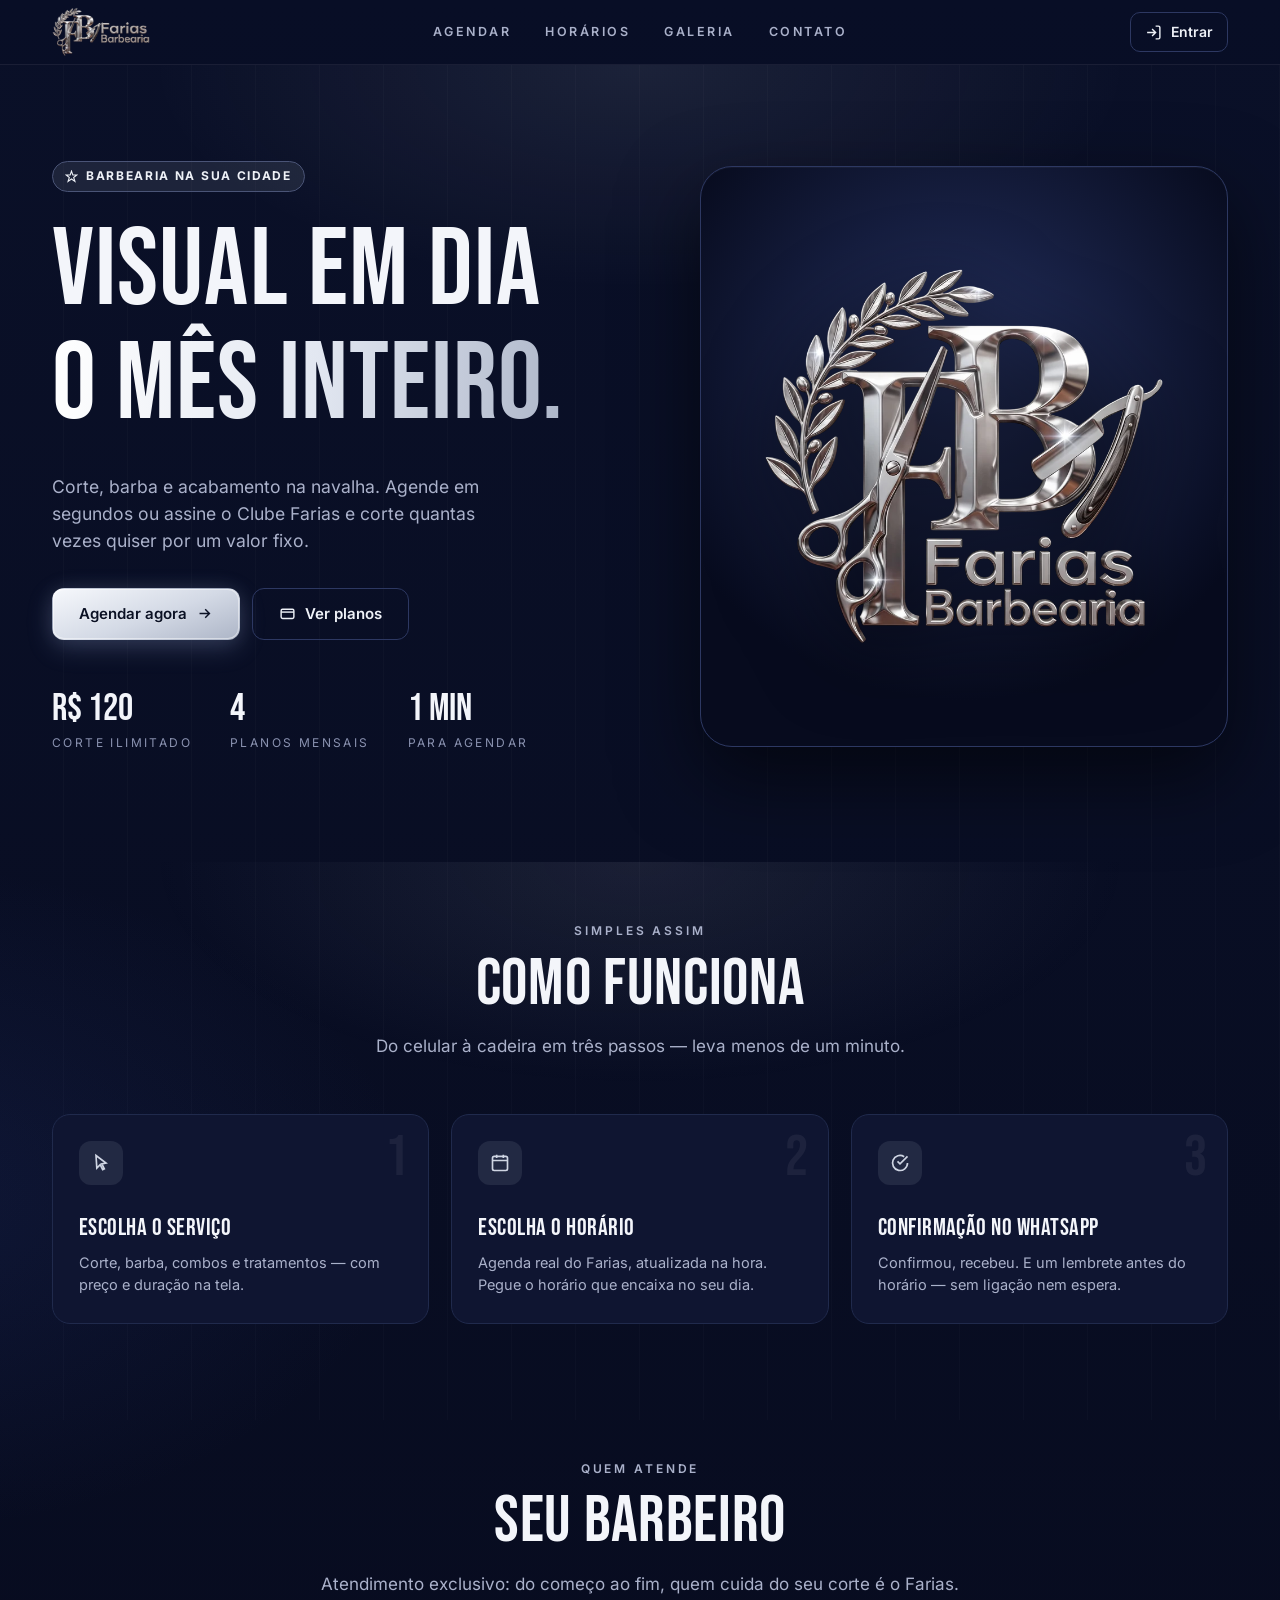
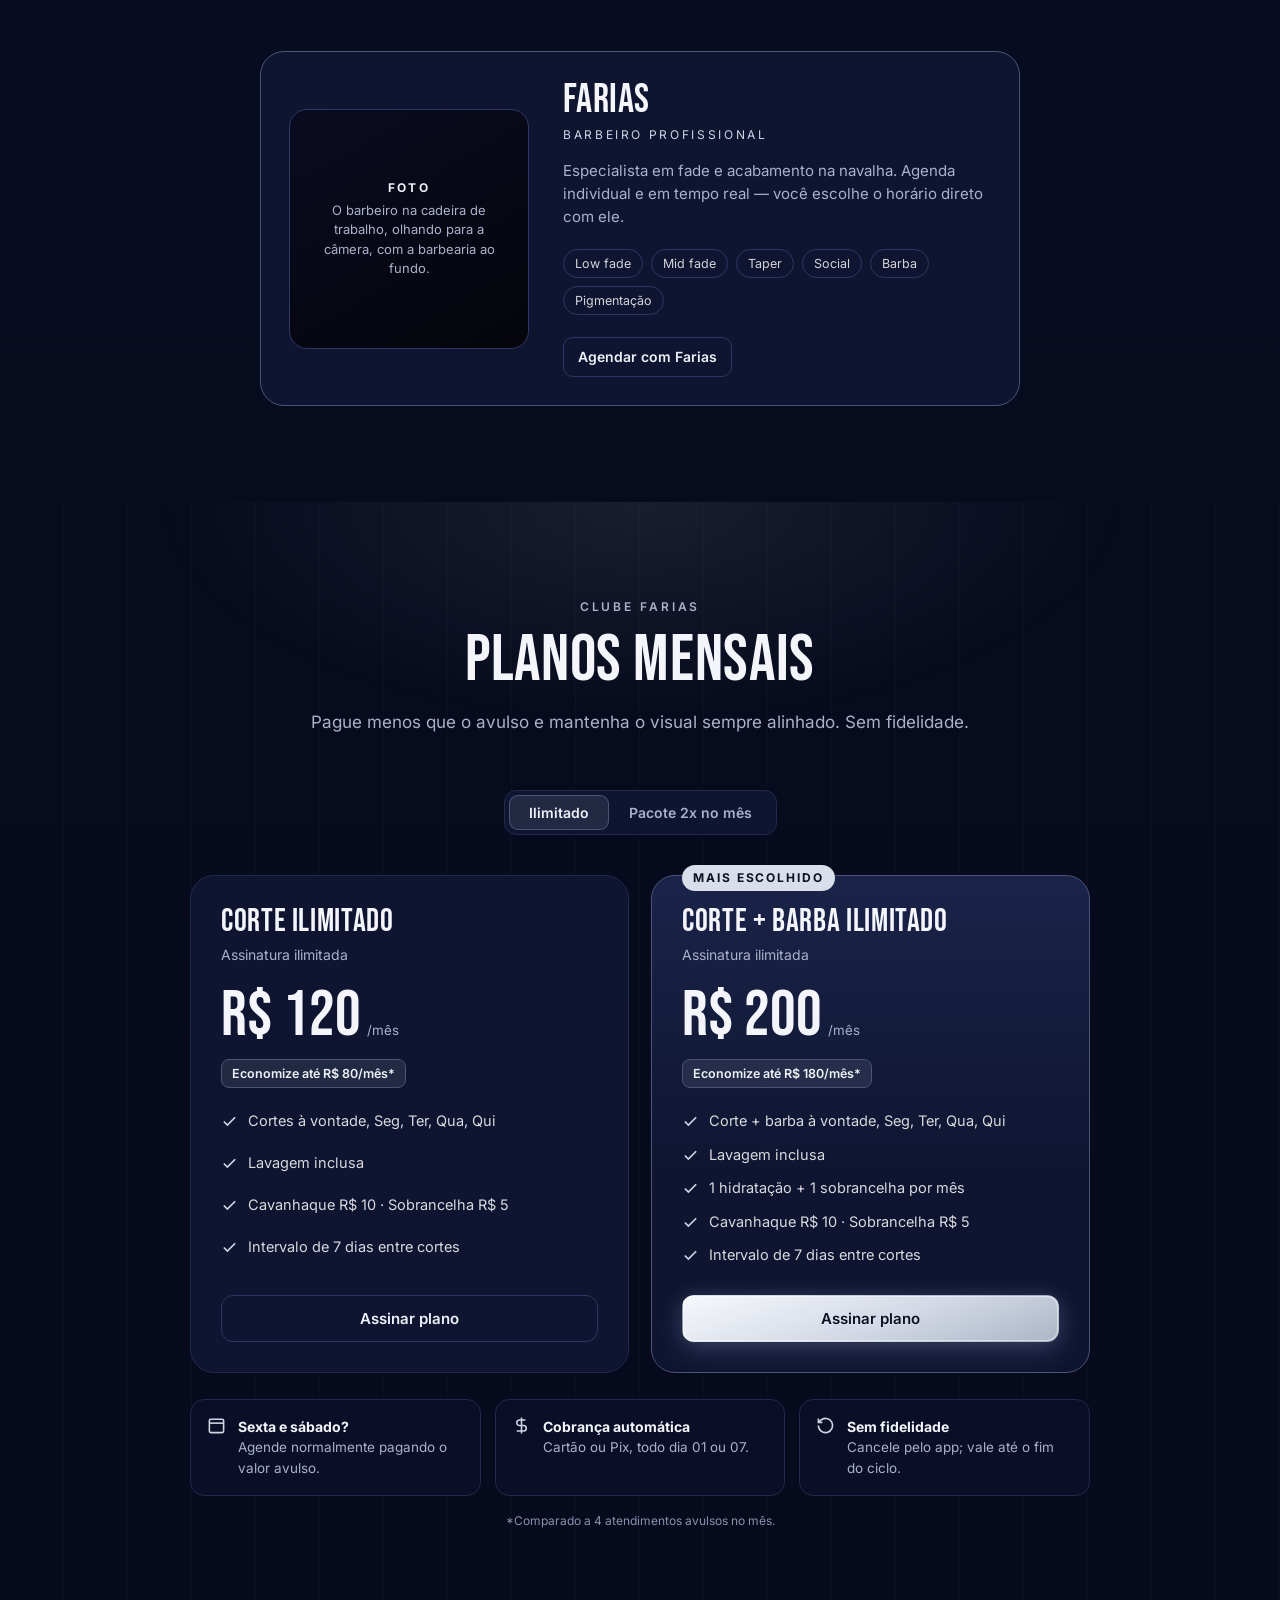
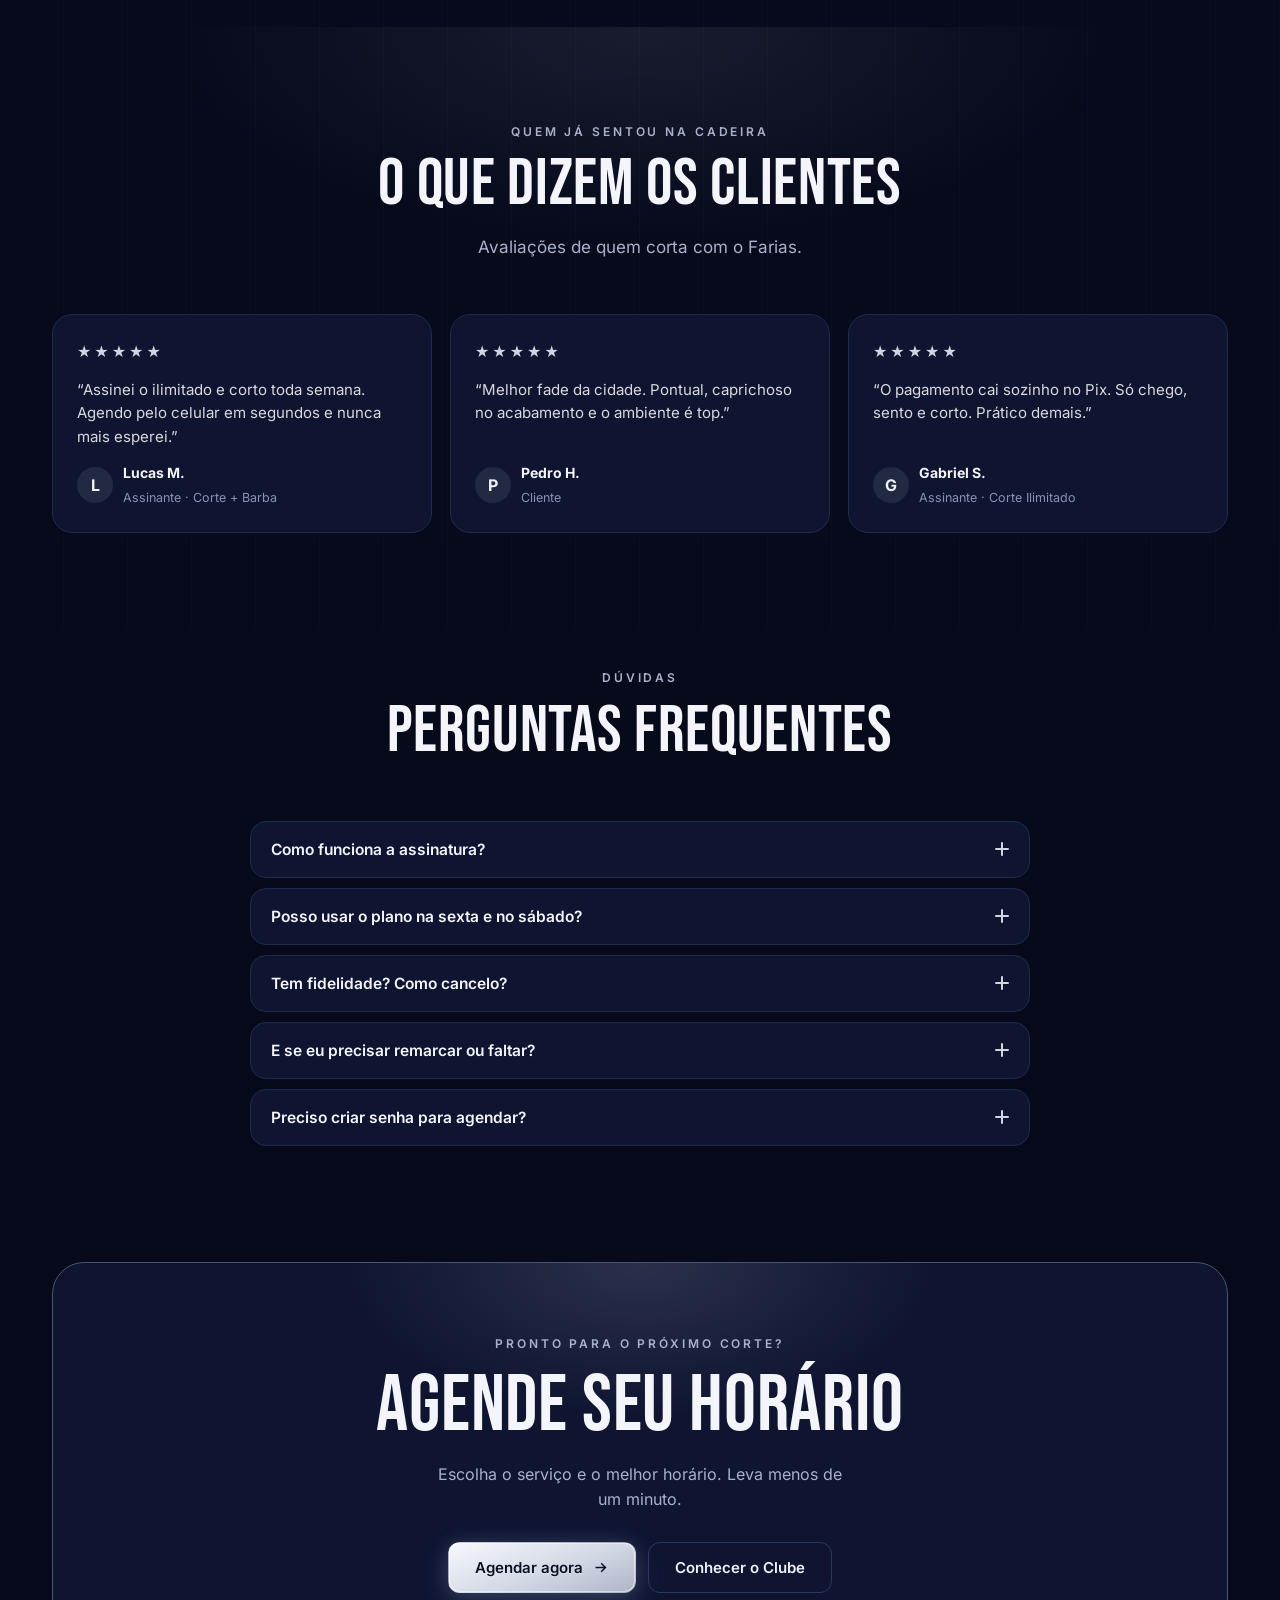
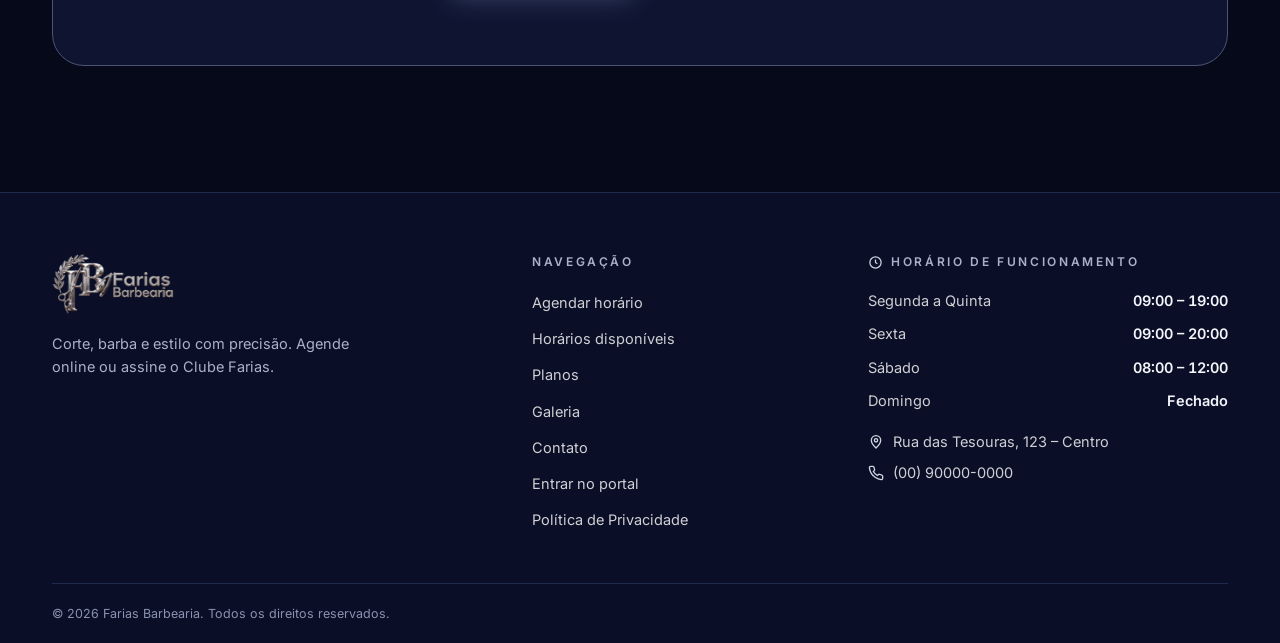
==== barber/index.html @ c0815b39 "Agendar com login ou avulso, link individual, robô do WhatsApp e painel enxuto - agendar: quem não e" ====
<!doctype html>
<html lang="pt-BR" class="guard">
<head>
<meta charset="utf-8">
<meta name="viewport" content="width=device-width, initial-scale=1">
<script src="guard.js"></script>
<title>Farias Barbearia | Barbearia premium</title>
<meta name="description" content="Farias Barbearia — corte, barba e assinatura mensal na sua cidade. Agende seu horário online.">
<link rel="preload" href="fonts/bebas-neue.woff2" as="font" type="font/woff2" crossorigin>
<link rel="preload" href="fonts/inter.woff2" as="font" type="font/woff2" crossorigin>
<link rel="icon" href="favicon.png" type="image/png">
<link rel="apple-touch-icon" href="apple-touch-icon.png">
<link rel="canonical" href="https://agendamento.farias.app.br/barber/">
<meta property="og:type" content="website">
<meta property="og:locale" content="pt_BR">
<meta property="og:site_name" content="Farias Barbearia">
<meta property="og:title" content="Farias Barbearia | Barbearia premium">
<meta property="og:description" content="Farias Barbearia — corte, barba e assinatura mensal na sua cidade. Agende seu horário online.">
<meta property="og:url" content="https://agendamento.farias.app.br/barber/">
<meta property="og:image" content="https://agendamento.farias.app.br/barber/og-image.jpg">
<meta property="og:image:width" content="1200">
<meta property="og:image:height" content="630">
<meta name="twitter:card" content="summary_large_image">
<script type="application/ld+json">{"@context": "https://schema.org", "@type": "BarberShop", "name": "Farias Barbearia", "url": "https://agendamento.farias.app.br/barber/", "telephone": "+55-00-90000-0000", "priceRange": "R$ 15 – R$ 200", "address": {"@type": "PostalAddress", "streetAddress": "Rua das Tesouras, 123", "addressLocality": "Centro", "addressRegion": "BR", "addressCountry": "BR"}, "openingHoursSpecification": [{"@type": "OpeningHoursSpecification", "dayOfWeek": ["Monday", "Tuesday", "Wednesday", "Thursday"], "opens": "09:00", "closes": "19:00"}, {"@type": "OpeningHoursSpecification", "dayOfWeek": "Friday", "opens": "09:00", "closes": "20:00"}, {"@type": "OpeningHoursSpecification", "dayOfWeek": "Saturday", "opens": "08:00", "closes": "12:00"}]}</script>
<meta name="theme-color" content="#090e26">
<link rel="preload" href="logo.webp" as="image" type="image/webp">
<link rel="stylesheet" href="site.css">
</head>
<body>
<a class="skip" href="#main">Pular para o conteúdo</a>
<header>
  <div class="wrap nav">
    <a href="index.html" class="logo" translate="no"><img class="logo-img" src="logo-h.webp" alt="Farias Barbearia" width="560" height="285"></a>
    <nav class="menu" id="menu"><a href="agendar.html">Agendar</a><a href="horarios.html">Horários</a><a href="galeria.html">Galeria</a><a href="contato.html">Contato</a></nav>
    <div style="display:flex;gap:10px;align-items:center">
      <a href="entrar.html" class="btn btn-ghost btn-sm"><svg viewBox="0 0 24 24" fill="none" stroke="currentColor" stroke-width="2"><path d="M15 3h4a2 2 0 0 1 2 2v14a2 2 0 0 1-2 2h-4M10 17l5-5-5-5M15 12H3"/></svg>Entrar</a>
      <button class="burger" id="burger" aria-label="Menu" aria-expanded="false"><i></i><i></i><i></i></button>
    </div>
  </div>
  <nav class="mnav" id="mnav"><a href="agendar.html">Agendar</a><a href="horarios.html">Horários</a><a href="galeria.html">Galeria</a><a href="contato.html">Contato</a><a href="entrar.html">Entrar</a></nav>
</header>
<main id="main">

<!-- HERO -->
<section class="hero glow" id="inicio">
  <div class="wrap hero-grid">
    <div>
      <div class="pill"><svg viewBox="0 0 24 24" fill="none" stroke="currentColor" stroke-width="2"><path d="M12 2l2.4 7.2H22l-6 4.6 2.3 7.2-6.3-4.5-6.3 4.5L8 13.8 2 9.2h7.6z"/></svg><span data-k="hero_tag">Barbearia na sua cidade</span></div>
      <h1 class="bebas"><span data-k="hero_t1">Visual em dia</span><em data-k="hero_t2">o mês inteiro.</em></h1>
      <p class="lead" data-k="hero_lead">Corte, barba e acabamento na navalha. Agende em segundos ou assine o Clube Farias e corte quantas vezes quiser por um valor fixo.</p>
      <div class="actions">
        <a href="agendar.html" class="btn btn-primary">Agendar agora <svg viewBox="0 0 24 24" fill="none" stroke="currentColor" stroke-width="2"><path d="M5 12h14M13 6l6 6-6 6"/></svg></a>
        <a href="index.html#planos" class="btn btn-ghost"><svg viewBox="0 0 24 24" fill="none" stroke="currentColor" stroke-width="2"><rect x="3" y="6" width="18" height="13" rx="2"/><path d="M3 10h18"/></svg>Ver planos</a>
      </div>
      <div class="stats">
        <div><b>R$ 120</b><span>Corte ilimitado</span></div>
        <div><b>4</b><span>Planos mensais</span></div>
        <div><b>1 min</b><span>Para agendar</span></div>
      </div>
    </div>
    <div class="brand-card">
      <div class="brand-in">
        <img class="brand-logo" src="logo.webp" alt="Farias Barbearia — Corte · Barba · Estilo" width="720" height="681" fetchpriority="high">
      </div>
    </div>
  </div>
</section>

<!-- COMO FUNCIONA -->
<section class="glow" style="padding-top:60px">
  <div class="wrap">
    <div class="head">
      <div class="eyebrow">Simples assim</div>
      <h2 class="bebas">Como funciona</h2>
      <p>Do celular à cadeira em três passos — leva menos de um minuto.</p>
    </div>
    <div class="steps">
      <div class="step"><div class="n">1</div><div class="ic"><svg viewBox="0 0 24 24" fill="none" stroke="currentColor" stroke-width="2"><path d="M6 3l12 9-5 1 3 6-2 1-3-6-4 4z"/></svg></div><h3>Escolha o serviço</h3><p>Corte, barba, combos e tratamentos — com preço e duração na tela.</p></div>
      <div class="step"><div class="n">2</div><div class="ic"><svg viewBox="0 0 24 24" fill="none" stroke="currentColor" stroke-width="2"><rect x="3" y="4" width="18" height="17" rx="2"/><path d="M3 9h18M8 2v4M16 2v4"/></svg></div><h3>Escolha o horário</h3><p>Agenda real do Farias, atualizada na hora. Pegue o horário que encaixa no seu dia.</p></div>
      <div class="step"><div class="n">3</div><div class="ic"><svg viewBox="0 0 24 24" fill="none" stroke="currentColor" stroke-width="2"><path d="M21 12a9 9 0 1 1-4-7.5"/><path d="M21 4l-9 9-3-3"/></svg></div><h3>Confirmação no WhatsApp</h3><p>Confirmou, recebeu. E um lembrete antes do horário — sem ligação nem espera.</p></div>
    </div>
  </div>
</section>

<!-- BARBEIRO -->
<section style="padding-top:40px">
  <div class="wrap">
    <div class="head">
      <div class="eyebrow">Quem atende</div>
      <h2 class="bebas">Seu barbeiro</h2>
      <p>Atendimento exclusivo: do começo ao fim, quem cuida do seu corte é o Farias.</p>
    </div>
    <div class="barber">
      <div class="pic"><span><em>Foto</em>O barbeiro na cadeira de trabalho, olhando para a câmera, com a barbearia ao fundo.</span></div>
      <div>
        <h3 class="bebas">Farias</h3>
        <div class="role">Barbeiro profissional</div>
        <p data-k="about">Especialista em fade e acabamento na navalha. Agenda individual e em tempo real — você escolhe o horário direto com ele.</p>
        <div class="chips"><span>Low fade</span><span>Mid fade</span><span>Taper</span><span>Social</span><span>Barba</span><span>Pigmentação</span></div>
        <a href="agendar.html" class="btn btn-ghost btn-sm">Agendar com Farias</a>
      </div>
    </div>
  </div>
</section>

<!-- PLANOS -->
<section class="glow" id="planos">
  <div class="wrap">
    <div class="head">
      <div class="eyebrow">Clube Farias</div>
      <h2 class="bebas">Planos mensais</h2>
      <p>Pague menos que o avulso e mantenha o visual sempre alinhado. Sem fidelidade.</p>
    </div>
    <div class="switch"><div class="switch-in"><button class="on" data-g="ilim">Ilimitado</button><button data-g="pack">Pacote 2x no mês</button></div></div>

    <div class="plans" id="plans-ilim">
      <div class="plan" data-pid="ci">
        <h3>Corte Ilimitado</h3><div class="sub">Pra quem não deixa o fade crescer</div>
        <div class="price"><b>R$ 120</b><small>/mês</small></div>
        <span class="save">Economize até R$ 80/mês*</span>
        <ul class="feat">
          <li><svg viewBox="0 0 24 24" fill="none" stroke="currentColor" stroke-width="2.4"><path d="M20 6L9 17l-5-5"/></svg>Cortes ilimitados de segunda a quinta</li>
          <li><svg viewBox="0 0 24 24" fill="none" stroke="currentColor" stroke-width="2.4"><path d="M20 6L9 17l-5-5"/></svg>Lavagem inclusa em todo corte</li>
          <li><svg viewBox="0 0 24 24" fill="none" stroke="currentColor" stroke-width="2.4"><path d="M20 6L9 17l-5-5"/></svg>Sobrancelha R$ 5 · Cavanhaque R$ 10</li>
          <li class="off"><svg viewBox="0 0 24 24" fill="none" stroke="currentColor" stroke-width="2.4"><path d="M18 6L6 18M6 6l12 12"/></svg>Barba não inclusa</li>
        </ul>
        <button class="btn btn-ghost" data-plan="Corte Ilimitado" data-price="120">Assinar plano</button>
      </div>
      <div class="plan hot" data-pid="cbi">
        <span class="badge">Mais escolhido</span>
        <h3>Corte + Barba Ilimitado</h3><div class="sub">O pacote completo, o mês todo</div>
        <div class="price"><b>R$ 200</b><small>/mês</small></div>
        <span class="save">Economize até R$ 180/mês*</span>
        <ul class="feat">
          <li><svg viewBox="0 0 24 24" fill="none" stroke="currentColor" stroke-width="2.4"><path d="M20 6L9 17l-5-5"/></svg>Corte + barba ilimitados de segunda a quinta</li>
          <li><svg viewBox="0 0 24 24" fill="none" stroke="currentColor" stroke-width="2.4"><path d="M20 6L9 17l-5-5"/></svg>Lavagem inclusa em todo atendimento</li>
          <li><svg viewBox="0 0 24 24" fill="none" stroke="currentColor" stroke-width="2.4"><path d="M20 6L9 17l-5-5"/></svg>1 hidratação + 1 sobrancelha grátis por mês</li>
          <li><svg viewBox="0 0 24 24" fill="none" stroke="currentColor" stroke-width="2.4"><path d="M20 6L9 17l-5-5"/></svg>Sobrancelha extra R$ 5 · Cavanhaque R$ 10</li>
        </ul>
        <button class="btn btn-primary" data-plan="Corte + Barba Ilimitado" data-price="200">Assinar plano</button>
      </div>
    </div>

    <div class="plans" id="plans-pack" style="display:none">
      <div class="plan" data-pid="c2">
        <h3>2 Cortes</h3><div class="sub">Corte a cada 15 dias</div>
        <div class="price"><b>R$ 80</b><small>/mês</small></div>
        <span class="save">Economize R$ 20/mês</span>
        <ul class="feat">
          <li><svg viewBox="0 0 24 24" fill="none" stroke="currentColor" stroke-width="2.4"><path d="M20 6L9 17l-5-5"/></svg>2 cortes por mês, de segunda a quinta</li>
          <li><svg viewBox="0 0 24 24" fill="none" stroke="currentColor" stroke-width="2.4"><path d="M20 6L9 17l-5-5"/></svg>Lavagem inclusa</li>
          <li><svg viewBox="0 0 24 24" fill="none" stroke="currentColor" stroke-width="2.4"><path d="M20 6L9 17l-5-5"/></svg>Saldo do mês visível no app</li>
          <li class="off"><svg viewBox="0 0 24 24" fill="none" stroke="currentColor" stroke-width="2.4"><path d="M18 6L6 18M6 6l12 12"/></svg>Não acumula para o mês seguinte</li>
        </ul>
        <button class="btn btn-ghost" data-plan="2 Cortes" data-price="80">Assinar plano</button>
      </div>
      <div class="plan hot" data-pid="cb2">
        <span class="badge">Melhor custo</span>
        <h3>2 Cortes + 2 Barbas</h3><div class="sub">Visual alinhado a cada quinzena</div>
        <div class="price"><b>R$ 130</b><small>/mês</small></div>
        <span class="save">Economize R$ 60/mês</span>
        <ul class="feat">
          <li><svg viewBox="0 0 24 24" fill="none" stroke="currentColor" stroke-width="2.4"><path d="M20 6L9 17l-5-5"/></svg>2 cortes + 2 barbas por mês, seg a qui</li>
          <li><svg viewBox="0 0 24 24" fill="none" stroke="currentColor" stroke-width="2.4"><path d="M20 6L9 17l-5-5"/></svg>Lavagem inclusa</li>
          <li><svg viewBox="0 0 24 24" fill="none" stroke="currentColor" stroke-width="2.4"><path d="M20 6L9 17l-5-5"/></svg>Saldo do mês visível no app</li>
          <li class="off"><svg viewBox="0 0 24 24" fill="none" stroke="currentColor" stroke-width="2.4"><path d="M18 6L6 18M6 6l12 12"/></svg>Não acumula para o mês seguinte</li>
        </ul>
        <button class="btn btn-primary" data-plan="2 Cortes + 2 Barbas" data-price="130">Assinar plano</button>
      </div>
    </div>

    <div class="notes">
      <div class="note"><svg viewBox="0 0 24 24" fill="none" stroke="currentColor" stroke-width="2"><rect x="3" y="4" width="18" height="17" rx="2"/><path d="M3 9h18"/></svg><div><b>Sexta e sábado?</b>Agende normalmente pagando o valor avulso.</div></div>
      <div class="note"><svg viewBox="0 0 24 24" fill="none" stroke="currentColor" stroke-width="2"><path d="M12 2v20M17 5H9.5a3.5 3.5 0 0 0 0 7h5a3.5 3.5 0 0 1 0 7H6"/></svg><div><b>Cobrança automática</b>Cartão ou Pix, todo dia 01 ou 07.</div></div>
      <div class="note"><svg viewBox="0 0 24 24" fill="none" stroke="currentColor" stroke-width="2"><path d="M3 12a9 9 0 1 0 3-6.7L3 8"/><path d="M3 3v5h5"/></svg><div><b>Sem fidelidade</b>Cancele pelo app; vale até o fim do ciclo.</div></div>
    </div>
    <p style="text-align:center;color:var(--dim);font-size:12px;margin-top:16px">*Comparado a 4 atendimentos avulsos no mês.</p>
  </div>
</section>

<!-- AVALIACOES -->
<section class="glow">
  <div class="wrap">
    <div class="head">
      <div class="eyebrow">Quem já sentou na cadeira</div>
      <h2 class="bebas">O que dizem os clientes</h2>
      <p>Avaliações de quem corta com o Farias.</p>
    </div>
    <div class="reviews">
      <div class="rev"><div class="stars">★★★★★</div><p>“Assinei o ilimitado e corto toda semana. Agendo pelo celular em segundos e nunca mais esperei.”</p><div class="who"><span>L</span><div><b>Lucas M.</b><small>Assinante · Corte + Barba</small></div></div></div>
      <div class="rev"><div class="stars">★★★★★</div><p>“Melhor fade da cidade. Pontual, caprichoso no acabamento e o ambiente é top.”</p><div class="who"><span>P</span><div><b>Pedro H.</b><small>Cliente</small></div></div></div>
      <div class="rev"><div class="stars">★★★★★</div><p>“O pagamento cai sozinho no Pix. Só chego, sento e corto. Prático demais.”</p><div class="who"><span>G</span><div><b>Gabriel S.</b><small>Assinante · Corte Ilimitado</small></div></div></div>
    </div>
  </div>
</section>

<!-- FAQ -->
<section style="padding-top:40px">
  <div class="wrap">
    <div class="head">
      <div class="eyebrow">Dúvidas</div>
      <h2 class="bebas">Perguntas frequentes</h2>
    </div>
    <div class="faq">
      <div class="faq-i"><button class="faq-q">Como funciona a assinatura?<i></i></button><div class="faq-a"><p>Você escolhe um plano e paga automaticamente todo mês, por Pix ou cartão, no dia 01 ou 07. Com o plano ativo, os serviços inclusos saem por R$ 0 no agendamento.</p></div></div>
      <div class="faq-i"><button class="faq-q">Posso usar o plano na sexta e no sábado?<i></i></button><div class="faq-a"><p>Os planos valem de segunda a quinta. Na sexta e no sábado você agenda normalmente, pagando o valor avulso.</p></div></div>
      <div class="faq-i"><button class="faq-q">Tem fidelidade? Como cancelo?<i></i></button><div class="faq-a"><p>Não tem fidelidade. Você cancela pela sua área do cliente e os benefícios continuam até o fim do mês já pago.</p></div></div>
      <div class="faq-i"><button class="faq-q">E se eu precisar remarcar ou faltar?<i></i></button><div class="faq-a"><p>Você remarca ou cancela pelo celular até 2 horas antes. Faltas sem aviso podem bloquear o agendamento online.</p></div></div>
      <div class="faq-i"><button class="faq-q">Preciso criar senha para agendar?<i></i></button><div class="faq-a"><p>Não. Você entra com seu WhatsApp e confirma com um código que chega na hora.</p></div></div>
    </div>
  </div>
</section>

<!-- CTA -->
<section style="padding-top:20px">
  <div class="wrap">
    <div class="cta">
      <div class="eyebrow">Pronto para o próximo corte?</div>
      <h2 class="bebas">Agende seu horário</h2>
      <p>Escolha o serviço e o melhor horário. Leva menos de um minuto.</p>
      <div class="actions"><a href="agendar.html" class="btn btn-primary">Agendar agora <svg viewBox="0 0 24 24" fill="none" stroke="currentColor" stroke-width="2"><path d="M5 12h14M13 6l6 6-6 6"/></svg></a><a href="index.html#planos" class="btn btn-ghost">Conhecer o Clube</a></div>
    </div>
  </div>
</section>

</main>
<!-- FOOTER / CONTATO -->
<footer>
  <div class="wrap">
    <div class="foot">
      <div>
        <a href="index.html" class="logo" translate="no"><img class="logo-img" src="logo-h.webp" alt="Farias Barbearia" width="560" height="285"></a>
        <p>Corte, barba e estilo com precisão. Agende online ou assine o Clube Farias.</p>
      </div>
      <div>
        <h5>Navegação</h5>
        <ul><li><a href="agendar.html">Agendar horário</a></li><li><a href="horarios.html">Horários disponíveis</a></li><li><a href="index.html#planos">Planos</a></li><li><a href="galeria.html">Galeria</a></li><li><a href="contato.html">Contato</a></li><li><a href="entrar.html">Entrar no portal</a></li><li><a href="privacidade.html">Política de Privacidade</a></li></ul>
      </div>
      <div>
        <h5><svg viewBox="0 0 24 24" fill="none" stroke="currentColor" stroke-width="2"><circle cx="12" cy="12" r="9"/><path d="M12 7v5l3 2"/></svg>Horário de funcionamento</h5>
        <ul class="hours">
          <li>Segunda a Quinta<b>09:00 – 19:00</b></li>
          <li>Sexta<b>09:00 – 20:00</b></li>
          <li>Sábado<b>08:00 – 12:00</b></li>
          <li>Domingo<b>Fechado</b></li>
        </ul>
        <div class="contact">
          <div><svg viewBox="0 0 24 24" fill="none" stroke="currentColor" stroke-width="2"><path d="M12 21s-7-6.2-7-11.5a7 7 0 0 1 14 0C19 14.8 12 21 12 21z"/><circle cx="12" cy="9.5" r="2.5"/></svg><span data-k="address">Rua das Tesouras, 123 – Centro</span></div>
          <div><svg viewBox="0 0 24 24" fill="none" stroke="currentColor" stroke-width="2"><path d="M22 16.9v3a2 2 0 0 1-2.2 2 19.8 19.8 0 0 1-8.6-3.1 19.5 19.5 0 0 1-6-6A19.8 19.8 0 0 1 2.1 4.2 2 2 0 0 1 4.1 2h3a2 2 0 0 1 2 1.7c.1.9.4 1.8.7 2.7a2 2 0 0 1-.5 2.1L8 9.8a16 16 0 0 0 6 6l1.3-1.3a2 2 0 0 1 2.1-.4c.9.3 1.8.6 2.7.7a2 2 0 0 1 1.7 2z"/></svg><span data-k="phone">(00) 90000-0000</span></div>
        </div>
      </div>
    </div>
    <div class="bar"><span>© 2026 <span translate="no">Farias Barbearia</span>. Todos os direitos reservados.</span></div>
  </div>
</footer>

<!-- MODAL ASSINATURA (mock) -->
<div class="modal" id="modal">
  <div class="mbox" id="m1">
    <button class="x" data-close>&times;</button>
    <div class="eyebrow">Assinatura</div>
    <h3 id="mtitle">Plano</h3>
    <div class="msum"><span style="color:var(--muted)">Valor mensal</span><b id="mprice">R$ 0</b></div>
    <label class="t">Seus dados</label>
    <input class="inp" id="sname" placeholder="Nome completo" aria-label="Nome completo" autocomplete="name">
    <input class="inp" id="stel" inputmode="numeric" aria-label="WhatsApp com DDD" autocomplete="tel-national" placeholder="WhatsApp — (94) 9 0000-0000">
    <label class="t" style="margin-top:8px">Dia da cobrança</label>
    <div class="opts"><div class="opt on">Dia 01</div><div class="opt">Dia 07</div></div>
    <label class="t">Forma de pagamento</label>
    <div class="opts"><div class="opt pay on" data-payic="pix">Pix automático<small>débito no dia</small></div><div class="opt pay" data-payic="card">Cartão<small>recorrente</small></div></div>
    <p style="font-size:12px;color:var(--dim);margin:2px 0 10px">Ao assinar, você concorda com a <a href="privacidade.html" style="color:var(--teal-2)">Política de Privacidade</a>.</p>
    <p class="berr" id="serr"></p>
    <button class="btn btn-primary btn-pay" id="mconfirm" data-paybtn data-payic="pix">Confirmar assinatura</button>
  </div>
  <div class="mbox done" id="m2" style="display:none">
    <div class="ok"><svg width="30" height="30" viewBox="0 0 24 24" fill="none" stroke="currentColor" stroke-width="2.4"><path d="M20 6L9 17l-5-5"/></svg></div>
    <h3 class="bebas">Bem-vindo ao Clube!</h3>
    <p>Confirmação enviada no WhatsApp. Já pode agendar seu primeiro horário.</p>
    <a href="agendar.html?cat=ass" class="btn btn-primary" style="margin-top:20px">Agendar primeiro corte</a><a href="assinante.html" class="btn btn-ghost" style="margin-top:10px">Ir para minha área</a>
  </div>
</div>
<script src="store.js"></script>
<script src="pay.js"></script>
<script src="site.js"></script>
</body>
</html>
---- barber/site.css ----
@font-face{font-family:"Bebas Neue";font-style:normal;font-weight:400;font-display:swap;src:url(fonts/bebas-neue.woff2) format("woff2")}
@font-face{font-family:Inter;font-style:normal;font-weight:400 700;font-display:swap;src:url(fonts/inter.woff2) format("woff2")}
:root{
  --bg:#070b1e; --bg-2:#0a0f27; --card:#0f1531; --card-2:#141b3c; --line:#202a4c; --line-2:#2d3862;
  --txt:#f3f5fa; --muted:#aab1ca; --dim:#8a92b0;
  --teal:#cfd5e3; --teal-2:#eef1f7; --teal-d:#4a5476; --teal-bg:rgba(207,213,227,.10);
  --r:18px; --max:1216px;
}
*{box-sizing:border-box;margin:0;padding:0}
html{scroll-behavior:smooth;scroll-padding-top:80px}
body{background:var(--bg);color:var(--txt);font-family:Inter,system-ui,sans-serif;line-height:1.55;-webkit-font-smoothing:antialiased;overflow-x:hidden}
a{color:inherit;text-decoration:none}
button{font-family:inherit}
.wrap{max-width:var(--max);margin:0 auto;padding:0 20px}
.bebas{font-family:"Bebas Neue",Impact,sans-serif;font-weight:400;letter-spacing:.01em;line-height:.95}
.eyebrow{font-size:12px;font-weight:600;letter-spacing:.24em;text-transform:uppercase;color:var(--muted)}
.glow{position:relative}
.glow::before{content:"";position:absolute;inset:0;pointer-events:none;background:
  radial-gradient(700px 320px at 50% 0,rgba(207,213,227,.09),transparent 70%),
  repeating-linear-gradient(90deg,transparent 0 63px,rgba(255,255,255,.018) 63px 64px)}
.glow>*{position:relative}

.btn{display:inline-flex;align-items:center;justify-content:center;gap:9px;font-weight:600;font-size:15px;padding:13px 26px;border-radius:12px;border:1px solid transparent;cursor:pointer;transition:.2s}
.btn svg{width:17px;height:17px}
.btn-primary{background:linear-gradient(160deg,#f6f8fc 0%,#d3d9e5 34%,#a3acbf 70%,#727c95 100%);color:#ffffff;box-shadow:0 8px 28px rgba(207,213,227,.22)}
.btn-primary:hover{filter:brightness(1.08)}
.btn-primary{box-shadow:0 0 0 1px rgba(255,255,255,.25) inset,0 8px 28px rgba(207,213,227,.35)}
.btn-ghost{border-color:var(--line-2);color:var(--teal-2);background:transparent}
.btn-ghost:hover{border-color:var(--teal);background:var(--teal-bg)}
.btn-sm{padding:8px 14px;font-size:14px;border-radius:10px}


/* header */
header{position:sticky;top:0;z-index:50;background:rgba(0,0,0,.96);border-bottom:1px solid var(--line)}
.nav{display:flex;align-items:center;justify-content:space-between;height:64px}
.logo{display:flex;align-items:center;gap:10px}
.mono{width:42px;height:42px;border-radius:50%;border:1.5px solid #d4d4d8;display:grid;place-items:center;font-family:"Bebas Neue";font-size:21px;letter-spacing:.02em;color:#e4e4e7;background:radial-gradient(circle at 30% 25%,#191b40,#05050b)}
.logo b{font-family:"Bebas Neue";font-weight:400;font-size:22px;letter-spacing:.08em;line-height:1}
.logo b span{color:var(--teal)}
.menu{display:flex;gap:34px;font-size:12.5px;font-weight:600;letter-spacing:.2em;text-transform:uppercase;color:var(--muted)}
.menu a:hover,.menu a.on{color:var(--teal)}
.burger{display:none;background:none;border:1px solid var(--line-2);border-radius:10px;width:40px;height:40px;color:var(--txt);cursor:pointer}
.mnav{display:none;flex-direction:column;border-top:1px solid var(--line);padding:8px 20px 16px}
.mnav a{padding:12px 0;font-size:13px;font-weight:600;letter-spacing:.18em;text-transform:uppercase;color:var(--muted);border-bottom:1px solid var(--line)}
.mnav.open{display:flex}
@media(max-width:860px){.menu{display:none}.burger{display:grid;place-items:center}.nav .btn-ghost{display:none}}

/* hero */
.hero{padding:96px 0 110px}
.hero-grid{display:grid;grid-template-columns:1.05fr .95fr;gap:64px;align-items:center}
.pill{display:inline-flex;align-items:center;gap:8px;border:1px solid var(--teal-d);background:var(--teal-bg);color:var(--teal-2);border-radius:999px;padding:5px 12px;font-size:12px;font-weight:700;letter-spacing:.14em;text-transform:uppercase;margin-bottom:22px}
.pill svg{width:13px;height:13px}
.hero h1{font-size:clamp(64px,8.6vw,118px)}
.hero h1 em{font-style:normal;color:var(--teal);display:block}
.lead{font-size:17.5px;color:var(--muted);max-width:430px;margin:26px 0 34px}
.actions{display:flex;flex-wrap:wrap;gap:12px}
.stats{display:flex;gap:38px;margin-top:50px;flex-wrap:wrap}
.stats b{display:flex;align-items:center;gap:4px;font-family:"Bebas Neue";font-weight:400;font-size:38px;line-height:1}
.stats b svg{width:20px;height:20px;color:var(--teal)}
.stats span{display:block;font-size:12px;letter-spacing:.2em;text-transform:uppercase;color:var(--dim);margin-top:6px}
.brand-card{aspect-ratio:1/1.1;border-radius:32px;border:1px solid var(--line-2);background:radial-gradient(circle at 50% 35%,#24305f,#070b1e 72%);display:grid;place-items:center;box-shadow:0 30px 80px rgba(0,0,0,.55),inset 0 1px 0 rgba(255,255,255,.04)}
.brand-in{text-align:center}
.big-mono{width:230px;height:230px;margin:0 auto 26px;border-radius:50%;border:3px solid #d4d4d8;display:grid;place-items:center;background:radial-gradient(circle at 32% 28%,#202350,#000000 75%);box-shadow:0 0 0 10px rgba(207,214,211,.05),0 20px 60px rgba(0,0,0,.6)}
.big-mono span{font-family:"Bebas Neue";font-size:120px;line-height:1;background:linear-gradient(180deg,#fff,#aab1ca);-webkit-background-clip:text;background-clip:text;color:transparent;letter-spacing:.02em}
.brand-in h3{font-family:"Bebas Neue";font-weight:400;font-size:54px;letter-spacing:.08em;line-height:1;background:linear-gradient(180deg,#fafafa,#8a8a93);-webkit-background-clip:text;background-clip:text;color:transparent}
.brand-in p{font-size:12px;letter-spacing:.4em;text-transform:uppercase;color:var(--teal);margin-top:8px}
@media(max-width:900px){.hero{padding:60px 0 80px}.hero-grid{grid-template-columns:1fr;gap:48px}.brand-card{max-width:440px;width:100%;margin:0 auto}.big-mono{width:170px;height:170px}.big-mono span{font-size:88px}}

/* section heads */
section{padding:96px 0}
.head{text-align:center;max-width:660px;margin:0 auto 54px}
.head h2{font-size:clamp(46px,5.6vw,66px);margin:10px 0 14px}
.head p{color:var(--muted);font-size:17px}

/* steps */
.steps{display:grid;grid-template-columns:repeat(3,1fr);gap:22px}
.step{position:relative;background:var(--card);border:1px solid var(--line);border-radius:var(--r);padding:26px;overflow:hidden}
.step .n{position:absolute;right:20px;top:14px;font-family:"Bebas Neue";font-size:58px;line-height:1;color:rgba(255,255,255,.06)}
.ic{width:44px;height:44px;border-radius:12px;background:var(--teal-bg);color:var(--teal);display:grid;place-items:center;margin-bottom:24px}
.ic svg{width:20px;height:20px}
.step h3{font-family:"Bebas Neue";font-weight:400;font-size:24px;letter-spacing:.02em;margin-bottom:6px}
.step p{color:var(--muted);font-size:14.5px}
@media(max-width:820px){.steps{grid-template-columns:1fr}}

/* barber */
.barber{max-width:760px;margin:0 auto;display:grid;grid-template-columns:240px 1fr;gap:34px;align-items:center;background:var(--card);border:1px solid var(--teal-d);border-radius:24px;padding:28px}
.barber .pic{aspect-ratio:1;border-radius:18px;border:1px solid var(--line-2);background:linear-gradient(150deg,#0a0b20,#05050b);display:grid;place-items:center;color:var(--dim);font-size:12px;letter-spacing:.14em;text-transform:uppercase;text-align:center}
.barber h3{font-family:"Bebas Neue";font-weight:400;font-size:40px;line-height:1}
.barber .role{font-size:12px;letter-spacing:.22em;text-transform:uppercase;color:var(--teal);margin:6px 0 14px}
.barber p{color:var(--muted);font-size:15px;margin-bottom:20px}
.chips{display:flex;flex-wrap:wrap;gap:8px;margin-bottom:22px}
.chips span{font-size:12.5px;border:1px solid var(--line-2);border-radius:999px;padding:4px 11px;color:#d4d4d8}
@media(max-width:720px){.barber{grid-template-columns:1fr;text-align:center}.chips{justify-content:center}.barber .pic{max-width:220px;width:100%;margin:0 auto}}

/* plans */
.switch{display:flex;justify-content:center;margin-bottom:40px}
.switch-in{display:inline-flex;background:var(--card);border:1px solid var(--line);border-radius:12px;padding:4px}
.switch button{border:0;background:transparent;color:var(--muted);font-weight:600;font-size:14px;padding:9px 20px;border-radius:9px;cursor:pointer}
.switch button.on{background:var(--teal-bg);color:var(--teal-2);box-shadow:inset 0 0 0 1px var(--teal-d)}
.plans{display:grid;grid-template-columns:repeat(2,1fr);gap:22px;max-width:900px;margin:0 auto}
.plan{position:relative;background:var(--card);border:1px solid var(--line);border-radius:24px;padding:30px;display:flex;flex-direction:column}
.plan.hot{border-color:var(--teal-d);background:linear-gradient(180deg,#1a2449,var(--card) 60%)}
.badge{position:absolute;top:-11px;left:30px;background:var(--teal);color:#ffffff;font-size:12px;font-weight:800;letter-spacing:.16em;text-transform:uppercase;padding:4px 11px;border-radius:999px}
.plan h3{font-family:"Bebas Neue";font-weight:400;font-size:32px;letter-spacing:.02em;line-height:1}
.plan .sub{color:var(--muted);font-size:14px;margin:6px 0 22px}
.price{display:flex;align-items:baseline;gap:6px}
.price b{font-family:"Bebas Neue";font-weight:400;font-size:64px;line-height:.9}
.price small{color:var(--muted)}
.save{align-self:flex-start;margin:14px 0 22px;font-size:12.5px;font-weight:600;color:var(--teal-2);background:var(--teal-bg);border:1px solid var(--teal-d);padding:4px 10px;border-radius:8px}
.feat{list-style:none;display:grid;gap:11px;margin-bottom:28px;flex:1}
.feat li{display:flex;gap:10px;font-size:14.5px;color:#d9d9de}
.feat li svg{flex:0 0 17px;width:17px;height:17px;color:var(--teal);margin-top:3px}
.feat li.off{color:var(--dim)}.feat li.off svg{color:var(--dim)}
.notes{max-width:900px;margin:26px auto 0;display:grid;grid-template-columns:repeat(3,1fr);gap:14px}
.note{display:flex;gap:12px;background:var(--bg-2);border:1px solid var(--line);border-radius:14px;padding:16px;font-size:13.5px;color:var(--muted)}
.note svg{flex:0 0 19px;width:19px;height:19px;color:var(--teal)}
.note b{display:block;color:var(--txt);font-size:14px}
@media(max-width:820px){.plans,.notes{grid-template-columns:1fr}}

/* booking */
.book{max-width:960px;margin:0 auto;background:var(--card);border:1px solid var(--line-2);border-radius:26px;overflow:hidden}
.book-steps{display:grid;grid-template-columns:repeat(3,1fr);border-bottom:1px solid var(--line)}
.book-steps div{padding:16px 20px;font-size:12.5px;font-weight:600;letter-spacing:.14em;text-transform:uppercase;color:var(--dim);display:flex;align-items:center;gap:10px}
.book-steps div i{font-style:normal;width:24px;height:24px;border-radius:50%;border:1px solid var(--line-2);display:grid;place-items:center;font-size:12px;letter-spacing:0}
.book-steps div.on{color:var(--teal-2)}
.book-steps div.on i{background:var(--teal);border-color:var(--teal);color:#ffffff}
.book-steps div.ok i{border-color:var(--teal);color:var(--teal)}
.book-body{padding:28px}
.pane{display:none}.pane.on{display:block}
.svc-tabs{display:flex;gap:8px;flex-wrap:wrap;margin-bottom:18px}
.svc-tabs button{border:1px solid var(--line-2);background:transparent;color:var(--muted);border-radius:999px;padding:7px 14px;font-size:13.5px;font-weight:600;cursor:pointer}
.svc-tabs button.on{border-color:var(--teal);color:var(--teal-2);background:var(--teal-bg)}
.svc-list{display:grid;grid-template-columns:repeat(2,1fr);gap:10px}
.svc{display:flex;justify-content:space-between;gap:14px;text-align:left;border:1px solid var(--line);background:var(--bg-2);border-radius:14px;padding:15px 16px;cursor:pointer;color:var(--txt);transition:.15s}
.svc:hover{border-color:var(--line-2)}
.svc.on{border-color:var(--teal);background:var(--teal-bg)}
.svc strong{font-size:15px;display:block}
.svc small{color:var(--muted);font-size:12.5px}
.svc .pr{text-align:right;white-space:nowrap}
.svc .pr b{font-size:15px}
.svc .pr small{display:block}
.svc .pr .mem{color:var(--teal-2);font-weight:600;font-size:12px}
.days{display:flex;gap:8px;overflow-x:auto;padding-bottom:6px;margin-bottom:22px}
.day{flex:0 0 74px;border:1px solid var(--line);background:var(--bg-2);border-radius:14px;padding:10px 0;text-align:center;cursor:pointer;color:var(--txt)}
.day small{display:block;font-size:12px;letter-spacing:.14em;text-transform:uppercase;color:var(--dim)}
.day b{display:block;font-family:"Bebas Neue";font-weight:400;font-size:28px;line-height:1.1}
.day.on{border-color:var(--teal);background:var(--teal-bg)}
.day.on small{color:var(--teal-2)}
.day:disabled{opacity:.35;cursor:not-allowed}
.slots{display:grid;grid-template-columns:repeat(auto-fill,minmax(86px,1fr));gap:8px}
.slot{border:1px solid var(--line-2);background:transparent;color:var(--teal-2);border-radius:10px;padding:9px 0;font-size:14px;font-weight:500;cursor:pointer}
.slot:hover{border-color:var(--teal)}
.slot.on{background:var(--teal);color:#ffffff;border-color:var(--teal)}
.hint{font-size:13px;color:var(--muted);margin:-8px 0 16px;display:flex;gap:8px;align-items:center}
.hint i{width:8px;height:8px;border-radius:50%;background:var(--teal);display:inline-block}
.book-foot{display:flex;justify-content:space-between;align-items:center;gap:14px;border-top:1px solid var(--line);padding:18px 28px;background:var(--bg-2)}
.book-foot .sel{font-size:14px;color:var(--muted)}
.book-foot .sel b{color:var(--txt)}
.confirm{display:grid;grid-template-columns:1fr 1fr;gap:24px}
.sum{background:var(--bg-2);border:1px solid var(--line);border-radius:16px;padding:20px}
.sum .row{display:flex;justify-content:space-between;padding:9px 0;border-bottom:1px dashed var(--line);font-size:14.5px}
.sum .row:last-child{border:0}
.sum .row span{color:var(--muted)}
.inp{width:100%;background:var(--bg-2);border:1px solid var(--line-2);border-radius:12px;padding:13px 14px;color:var(--txt);font-family:inherit;font-size:15px;margin-bottom:10px}
.inp:focus-visible{outline:none;border-color:var(--teal)}
label.t{display:block;font-size:12px;font-weight:600;letter-spacing:.2em;text-transform:uppercase;color:var(--muted);margin-bottom:10px}
.otp{text-align:center;padding:10px 0}
.otp .ok-ic{width:56px;height:56px;border-radius:50%;background:var(--teal-bg);color:var(--teal);display:grid;place-items:center;margin:0 auto 14px}
.otp h3{font-family:"Bebas Neue";font-weight:400;font-size:34px}
.otp p{color:var(--muted);margin-bottom:18px}
.otp small{display:block;color:var(--dim);font-size:12.5px;margin-top:14px}
.code{display:flex;gap:8px;justify-content:center}
.code input{width:48px;height:56px;text-align:center;font-size:22px;font-weight:600;background:var(--bg-2);border:1px solid var(--line-2);border-radius:12px;color:var(--txt)}
.code input:focus-visible{border-color:var(--teal)}
.done{text-align:center;padding:30px 0}
.done .ok{width:64px;height:64px;border-radius:50%;background:var(--teal-bg);color:var(--teal);display:grid;place-items:center;margin:0 auto 18px}
.done h3{font-family:"Bebas Neue";font-weight:400;font-size:40px}
.done p{color:var(--muted)}
@media(max-width:720px){.svc-list,.confirm{grid-template-columns:1fr}.book-steps div{padding:14px 10px;font-size:12px;letter-spacing:.08em}.book-body{padding:20px}.book-foot{padding:16px 20px;flex-direction:column;align-items:stretch}.book-foot .btn{width:100%}}

/* horarios */
.hrs{display:grid;grid-template-columns:.85fr 1.15fr;gap:48px;align-items:start}
.hrs h2{font-size:clamp(56px,7vw,92px)}
.hrs h2 em{font-style:normal;color:var(--teal);display:block}
.hrs .lead{max-width:440px}
.feats{display:grid;grid-template-columns:repeat(3,1fr);gap:12px}
.feat-c{background:var(--card);border:1px solid var(--line);border-radius:16px;padding:16px}
.feat-c svg{width:20px;height:20px;color:var(--teal);margin-bottom:12px}
.feat-c b{display:block;font-size:14.5px}
.feat-c small{color:var(--muted);font-size:12.5px}
.week{background:var(--card);border:1px solid var(--line-2);border-radius:22px;overflow:hidden}
.week-h{display:flex;justify-content:space-between;align-items:center;padding:20px 22px;border-bottom:1px solid var(--line)}
.week-h h3{font-family:"Bebas Neue";font-weight:400;font-size:26px;line-height:1;margin-top:4px}
.wrow{display:grid;grid-template-columns:64px 1fr;gap:18px;padding:18px 22px;border-bottom:1px solid var(--line)}
.wrow:last-child{border:0}
.dbox{border:1px solid var(--line-2);border-radius:12px;text-align:center;padding:8px 0;align-self:start}
.dbox small{display:block;font-size:12px;letter-spacing:.16em;text-transform:uppercase;color:var(--dim)}
.dbox b{display:block;font-family:"Bebas Neue";font-weight:400;font-size:26px;line-height:1.1}
.wslots{display:flex;flex-wrap:wrap;gap:8px;align-items:center}
.wslots .slot{padding:7px 12px}
.wslots .more{font-size:12.5px;color:var(--muted);margin-left:4px}
.wslots .none{font-size:13px;color:var(--dim)}
.wtag{display:block;width:100%;font-size:12px;color:var(--teal-2);margin-bottom:2px}
.wtag.x{color:var(--dim)}
@media(max-width:960px){.hrs{grid-template-columns:1fr}.feats{grid-template-columns:1fr 1fr 1fr}}
@media(max-width:560px){.feats{grid-template-columns:1fr}.wrow{grid-template-columns:52px 1fr;gap:12px;padding:16px}}

/* gallery */
.gal{display:grid;grid-template-columns:repeat(4,1fr);grid-auto-rows:240px;gap:14px}
.gi{position:relative;border-radius:18px;border:1px solid var(--line);overflow:hidden;background:linear-gradient(155deg,#0c0d24,#000000);display:grid;place-items:center;color:var(--dim);font-size:12px;letter-spacing:.16em;text-transform:uppercase}
.gi:nth-child(1){grid-row:span 2}
.gi:nth-child(5){grid-column:span 2}
.gi .cap{position:absolute;left:0;right:0;bottom:0;padding:16px;background:linear-gradient(transparent,rgba(0,0,0,.75));text-transform:none;letter-spacing:0;font-size:12.5px;color:#d4d4d8}
.gi .cap b{display:block;font-family:"Bebas Neue";font-weight:400;font-size:20px;color:#fff;letter-spacing:.02em}
@media(max-width:820px){.gal{grid-template-columns:1fr 1fr;grid-auto-rows:170px}.gi:nth-child(5){grid-column:span 1}}

/* cta */
.cta{border:1px solid var(--teal-d);border-radius:32px;padding:72px 24px;text-align:center;background:radial-gradient(420px 220px at 50% 0,rgba(207,213,227,.14),transparent 70%),var(--card)}
.cta h2{font-size:clamp(50px,6.4vw,80px);margin:12px 0 14px}
.cta p{color:var(--muted);max-width:430px;margin:0 auto 30px}
.cta .actions{justify-content:center}

/* footer */
footer{border-top:1px solid var(--line);padding:60px 0 0;margin-top:30px;background:var(--bg-2)}
.foot{display:grid;grid-template-columns:1.2fr .8fr 1fr;gap:48px}
.foot p{color:var(--muted);font-size:14.5px;margin:18px 0 20px;max-width:320px}
.soc{display:flex;gap:10px}
.soc a{width:40px;height:40px;border:1px solid var(--line-2);border-radius:12px;display:grid;place-items:center;color:var(--muted)}
.soc a:hover{color:var(--teal);border-color:var(--teal-d)}
.soc svg{width:18px;height:18px}
.foot h5{display:flex;align-items:center;gap:8px;font-size:12px;font-weight:600;letter-spacing:.22em;text-transform:uppercase;color:var(--muted);margin-bottom:18px}
.foot h5 svg{width:15px;height:15px;color:var(--teal)}
.foot ul{list-style:none;display:grid;gap:11px}
.foot ul a{color:#cfcfd4;font-size:14.5px;display:inline-flex;align-items:center;min-height:24px}
.foot ul a:hover{color:var(--teal)}
.hours li{display:flex;justify-content:space-between;font-size:14.5px;color:#cfcfd4}
.hours li b{font-weight:600;color:var(--txt)}
.contact{margin-top:18px;display:grid;gap:9px}
.contact div{display:flex;gap:9px;align-items:center;font-size:14.5px;color:#cfcfd4}
.contact svg{width:16px;height:16px;color:var(--teal);flex:0 0 16px}
.bar{display:flex;justify-content:space-between;flex-wrap:wrap;gap:10px;border-top:1px solid var(--line);margin-top:50px;padding:20px 0;font-size:12.5px;color:var(--dim)}
@media(max-width:820px){.foot{grid-template-columns:1fr;gap:36px}}

/* modal */
.modal{position:fixed;inset:0;z-index:100;background:rgba(0,0,0,.74);backdrop-filter:blur(6px);display:none;align-items:center;justify-content:center;padding:20px}
.modal.open{display:flex}
.mbox{width:100%;max-width:450px;background:var(--card);border:1px solid var(--line-2);border-radius:24px;padding:28px;max-height:92vh;overflow:auto}
.mbox .x{float:right;background:none;border:0;color:var(--muted);font-size:26px;line-height:1;cursor:pointer}
.mbox h3{font-family:"Bebas Neue";font-weight:400;font-size:34px;line-height:1;margin:6px 0 4px}
.msum{display:flex;justify-content:space-between;background:var(--bg-2);border:1px solid var(--line);border-radius:14px;padding:14px 16px;margin:18px 0}
.opts{display:grid;grid-template-columns:1fr 1fr;gap:10px;margin-bottom:16px}
.opt{border:1px solid var(--line-2);border-radius:12px;padding:11px;text-align:center;font-size:14px;cursor:pointer;background:var(--bg-2)}
.opt small{display:block;color:var(--dim);font-size:12px}
.opt.on{border-color:var(--teal);background:var(--teal-bg);color:var(--teal-2)}
.mbox .btn{width:100%;margin-top:8px}
.fine{font-size:12px;color:var(--dim);text-align:center;margin-top:12px}

.wa{position:fixed;right:20px;bottom:20px;z-index:60;width:54px;height:54px;border-radius:50%;background:#25d366;display:grid;place-items:center;box-shadow:0 10px 30px rgba(0,0,0,.45)}
.wa svg{width:27px;height:27px;fill:#fff}

/* ===== animações ===== */
@keyframes fadeUp{from{opacity:0;transform:translateY(18px)}to{opacity:1;transform:none}}
@keyframes cardIn{from{opacity:0;transform:translateY(24px) scale(.97)}to{opacity:1;transform:none}}
@keyframes float{0%,100%{transform:translateY(0)}50%{transform:translateY(-8px)}}
@keyframes paneIn{from{opacity:0;transform:translateX(12px)}to{opacity:1;transform:none}}
@keyframes pop{from{opacity:0;transform:translateY(10px) scale(.97)}to{opacity:1;transform:none}}
@keyframes dotPulse{0%,100%{box-shadow:0 0 0 0 rgba(207,213,227,.5)}70%{box-shadow:0 0 0 7px rgba(207,213,227,0)}}

/* entrada do hero */
.hero-grid>div:first-child>*{animation:fadeUp .5s cubic-bezier(.2,.7,.2,1) both}
.hero-grid>div:first-child>*:nth-child(2){animation-delay:.08s}
.hero-grid>div:first-child>*:nth-child(3){animation-delay:.16s}
.hero-grid>div:first-child>*:nth-child(4){animation-delay:.24s}
.hero-grid>div:first-child>*:nth-child(5){animation-delay:.32s}
.brand-card{animation:cardIn .6s .1s cubic-bezier(.2,.7,.2,1) both}
.brand-in{animation:float 7s 1.2s ease-in-out infinite}
.wa{animation:pop .5s 1s both}

/* revelar ao rolar */
.rv{opacity:0;transform:translateY(14px)}
.rv.in{opacity:1;transform:none;transition:opacity .45s cubic-bezier(.2,.7,.2,1),transform .45s cubic-bezier(.2,.7,.2,1);transition-delay:var(--d,0s)}

/* header ao rolar */
header{transition:background .3s,box-shadow .3s}
header.scrolled{background:rgba(0,0,0,.95);box-shadow:0 10px 30px rgba(0,0,0,.35)}

/* hovers */
.btn{transition:transform .2s,filter .2s,background .2s,border-color .2s,box-shadow .2s}
.btn:hover{transform:translateY(-1px)}
.btn:active{transform:translateY(0) scale(.98)}
.btn-primary:hover{box-shadow:0 12px 32px rgba(207,213,227,.32)}
.btn svg{transition:transform .2s}
.btn:hover svg{transform:translateX(2px)}
.step,.plan,.note,.feat-c,.barber{transition:transform .25s,border-color .25s,box-shadow .25s}
.step:hover,.plan:hover,.feat-c:hover{transform:translateY(-3px);border-color:var(--line-2);box-shadow:0 14px 34px rgba(0,0,0,.35)}
.plan.hot:hover{border-color:var(--teal)}
.step .ic,.feat-c svg{transition:transform .25s}
.step:hover .ic{transform:scale(1.08)}
.gi{transition:transform .3s,border-color .3s}
.gi:hover{transform:scale(1.015);border-color:var(--teal-d)}
.gi .cap{bottom:-4px;padding-bottom:20px;transition:transform .3s}
.gi:hover .cap{transform:translateY(-4px)}
.menu a{position:relative;display:inline-flex;align-items:center;min-height:24px;transition:color .2s}
.menu a::after{content:"";position:absolute;left:0;right:0;bottom:-6px;height:1.5px;background:var(--teal);transform:scaleX(0);transition:transform .25s}
.menu a:hover::after,.menu a.on::after{transform:scaleX(1)}
.slot,.day,.svc,.opt{transition:background .15s,border-color .15s,color .15s,transform .15s}
.slot:hover,.day:not(:disabled):hover{transform:translateY(-1px)}
.wtag::before{content:"";display:inline-block;width:6px;height:6px;border-radius:50%;background:currentColor;margin-right:6px;vertical-align:1px}
.wtag:not(.x)::before{animation:dotPulse 2.4s infinite}

/* trocas internas */
.pane.on{animation:paneIn .35s ease both}
.plans.swap .plan{animation:fadeUp .45s both}
.plans.swap .plan:nth-child(2){animation-delay:.07s}
.modal.open .mbox{animation:pop .28s cubic-bezier(.2,.7,.2,1) both}
.modal{transition:opacity .2s}
#slots .slot{animation:fadeUp .3s both}
.done .ok,.otp .ok-ic{animation:pop .45s cubic-bezier(.3,1.4,.5,1) both}

@media (prefers-reduced-motion:reduce){
  *,*::before,*::after{animation:none!important;transition:none!important}
  .rv{opacity:1;transform:none}
}

/* ===== multi-página ===== */
@keyframes pageIn{from{opacity:0}to{opacity:1}}
.page-top{padding:64px 0 34px;text-align:center}
.page-top h1{font-size:clamp(58px,8vw,104px);margin:10px 0 12px}
.page-top p{color:var(--muted);font-size:17px;max-width:560px;margin:0 auto}
.crumb{display:flex;align-items:center;gap:8px;justify-content:center;font-size:12.5px;color:var(--dim);margin-bottom:22px}
.crumb a{color:var(--muted);display:inline-flex;align-items:center;min-height:24px}.crumb a:hover{color:var(--teal)}
.crumb-wrap{padding-top:30px}.crumb-wrap .crumb{justify-content:flex-start;margin:0}
.page-first{padding-top:36px}
.book-help{display:flex;flex-wrap:wrap;gap:10px;justify-content:center;margin-top:22px;font-size:14px;color:var(--dim)}
.book-help a{color:var(--teal-2);display:inline-flex;align-items:center;min-height:32px}.book-help a:hover{text-decoration:underline}

/* gradiente nos destaques */
.grad,.hero h1 em,.hrs h2 em{background:linear-gradient(95deg,#ffffff 0%,#e2e7f1 45%,#9ea8bd 100%);-webkit-background-clip:text;background-clip:text;color:transparent}
.btn-primary{background:linear-gradient(160deg,#f6f8fc 0%,#d3d9e5 34%,#a3acbf 70%,#727c95 100%);color:#ffffff;background-size:160% 160%;background-position:0 0;transition:background-position .4s,transform .2s,box-shadow .2s}
.btn-primary:hover{background-position:100% 100%}

/* menu mobile animado */
.mnav{display:flex;max-height:0;overflow:hidden;padding-top:0;padding-bottom:0;border-top-color:transparent;transition:max-height .35s ease,padding .35s ease}
.mnav.open{max-height:420px;padding-top:8px;padding-bottom:16px;border-top-color:var(--line)}
.mnav a.on{color:var(--teal)}
.burger{flex-direction:column;gap:4px}
.burger i{display:block;width:18px;height:2px;border-radius:2px;background:currentColor;transition:transform .25s,opacity .25s}
.burger.x i:nth-child(1){transform:translateY(6px) rotate(45deg)}.burger.x i:nth-child(2){opacity:0}.burger.x i:nth-child(3){transform:translateY(-6px) rotate(-45deg)}
@media(max-width:860px){.burger{display:flex;align-items:center;justify-content:center}}

/* horários: links */
a.slot{display:inline-block;text-align:center}
.wslots a.more{font-size:12.5px;color:var(--teal-2);margin-left:4px;display:inline-flex;align-items:center;min-height:24px;padding:0 4px}
.wslots a.more:hover{text-decoration:underline}
.hours-card{display:grid;grid-template-columns:1fr 1fr;gap:30px;align-items:center;background:var(--card);border:1px solid var(--line);border-radius:22px;padding:28px}
.hours-card h3{font-size:36px;margin:8px 0 6px}.hours-card p{color:var(--muted);font-size:14.5px}
.hours-card .hours{list-style:none;display:grid;gap:10px}
.hours-card .hours li{display:flex;justify-content:space-between;font-size:15px;color:#cfcfd4;padding-bottom:10px;border-bottom:1px dashed var(--line)}
.hours-card .hours li:last-child{border:0;padding:0}
.hours-card .hours b{color:var(--txt);font-weight:600}
.hours-card.small{grid-template-columns:1fr;gap:14px;padding:20px}
.hours-card .eyebrow{display:flex;align-items:center;gap:6px}
@media(max-width:720px){.hours-card{grid-template-columns:1fr}}

/* avaliações */
.reviews{display:grid;grid-template-columns:repeat(3,1fr);gap:18px}
.rev{background:var(--card);border:1px solid var(--line);border-radius:20px;padding:24px;display:flex;flex-direction:column;gap:14px;transition:transform .25s,border-color .25s}
.rev:hover{transform:translateY(-3px);border-color:var(--teal-d)}
.stars{color:var(--teal);letter-spacing:3px}
.rev p{color:#d9d9de;font-size:15px;flex:1}
.who{display:flex;gap:10px;align-items:center}
.who span{width:36px;height:36px;border-radius:50%;background:var(--teal-bg);color:var(--teal-2);display:grid;place-items:center;font-weight:700}
.who b{display:block;font-size:14px}.who small{color:var(--dim);font-size:12.5px}
@media(max-width:820px){.reviews{grid-template-columns:1fr}}

/* FAQ */
.faq{max-width:780px;margin:0 auto;display:grid;gap:10px}
.faq-i{background:var(--card);border:1px solid var(--line);border-radius:16px;overflow:hidden;transition:border-color .25s}
.faq-i.open{border-color:var(--teal-d)}
.faq-q{width:100%;display:flex;justify-content:space-between;align-items:center;gap:16px;background:none;border:0;color:var(--txt);font-size:15.5px;font-weight:600;text-align:left;padding:18px 20px;cursor:pointer}
.faq-q i{position:relative;width:14px;height:14px;flex:0 0 14px}
.faq-q i::before,.faq-q i::after{content:"";position:absolute;left:0;top:6px;width:14px;height:2px;border-radius:2px;background:var(--teal);transition:transform .3s}
.faq-q i::after{transform:rotate(90deg)}
.faq-i.open .faq-q i::after{transform:rotate(0)}
.faq-a{max-height:0;overflow:hidden;transition:max-height .35s ease}
.faq-a p{padding:0 20px 18px;color:var(--muted);font-size:14.5px}

/* galeria */
.gfilters{display:flex;gap:8px;justify-content:center;flex-wrap:wrap;margin-bottom:26px}
.gfilters button{border:1px solid var(--line-2);background:none;color:var(--muted);border-radius:999px;padding:8px 16px;font-size:14px;font-weight:600;cursor:pointer;transition:.2s}
.gfilters button.on{border-color:var(--teal);color:var(--teal-2);background:var(--teal-bg)}
.gi{cursor:zoom-in;font:inherit;color:var(--dim);padding:0;transition:transform .3s,border-color .3s,opacity .3s}
.gi.hide{display:none}
.gi .ph{font-size:12px;letter-spacing:.16em;text-transform:uppercase}
.gi .cap{text-align:left}
.gi .zoom{position:absolute;top:12px;right:12px;width:32px;height:32px;border-radius:10px;background:rgba(0,0,0,.45);opacity:0;transform:scale(.8);transition:.25s}
.gi .zoom::before{content:"+";position:absolute;inset:0;display:grid;place-items:center;color:#fff;font-size:20px;font-style:normal}
.gi:hover .zoom{opacity:1;transform:none}
.gal .gi:nth-child(1),.gal .gi:nth-child(8){grid-row:span 2}
.gal .gi:nth-child(5){grid-column:span 2}
@media(max-width:820px){.gal .gi:nth-child(5){grid-column:span 1}}
.lightbox{position:fixed;inset:0;z-index:120;background:rgba(0,0,0,.88);display:none;align-items:center;justify-content:center;padding:20px}
.lightbox.open{display:flex;animation:pageIn .25s both}
.lb-frame{width:min(860px,100%);}
.lb-frame.in{animation:pop .35s cubic-bezier(.2,.7,.2,1) both}
.lb-img{aspect-ratio:4/3;border-radius:18px;border:1px solid var(--line-2);background:linear-gradient(155deg,#0c0d24,#000000);display:grid;place-items:center;color:var(--dim);letter-spacing:.2em;text-transform:uppercase;font-size:13px}
.lb-cap{display:flex;gap:12px;align-items:baseline;margin-top:14px;flex-wrap:wrap}
.lb-cap b{font-family:"Bebas Neue";font-weight:400;font-size:26px}
.lb-cap span{color:var(--muted);font-size:14px}
.lb-cap small{margin-left:auto;color:var(--dim)}
.lb-x{position:absolute;top:16px;right:20px;background:none;border:0;color:#fff;font-size:36px;cursor:pointer;line-height:1}
.lb-nav{background:rgba(255,255,255,.06);border:1px solid var(--line-2);color:#fff;width:46px;height:46px;border-radius:50%;font-size:26px;cursor:pointer;margin:0 14px;flex:0 0 46px;transition:background .2s}
.lb-nav:hover{background:var(--teal-bg);border-color:var(--teal-d)}
@media(max-width:720px){.lb-nav{position:absolute;bottom:24px;margin:0}.lb-nav.prev{left:calc(50% - 56px)}.lb-nav.next{right:calc(50% - 56px)}}

/* contato */
.ccards{display:grid;grid-template-columns:repeat(3,1fr);gap:16px;margin-bottom:22px}
.ccard{display:flex;flex-direction:column;gap:4px;background:var(--card);border:1px solid var(--line);border-radius:20px;padding:24px;transition:transform .25s,border-color .25s,box-shadow .25s}
.ccard:hover{transform:translateY(-3px);border-color:var(--teal-d);box-shadow:0 14px 34px rgba(0,0,0,.35)}
.ccard .ic{width:44px;height:44px;border-radius:12px;background:var(--teal-bg);color:var(--teal);display:grid;place-items:center;margin-bottom:12px}
.ccard .ic svg{width:20px;height:20px}
.ccard b{font-size:16px}.ccard small{color:var(--muted);font-size:14px}
.ccard em{font-style:normal;color:var(--teal-2);font-size:13.5px;font-weight:600;margin-top:12px;display:flex;align-items:center;gap:6px}
.ccard em svg{width:15px;height:15px;transition:transform .2s}
.ccard:hover em svg{transform:translateX(3px)}
.cgrid{display:grid;grid-template-columns:1fr 1fr;gap:16px}
.cform{background:var(--card);border:1px solid var(--line);border-radius:22px;padding:28px;display:flex;flex-direction:column}
.cform h3{font-size:34px}.cform>p{color:var(--muted);font-size:14.5px;margin:4px 0 20px}
.cform label.t{margin-top:4px}
.cform .inp{margin-bottom:12px}
.cform select.inp{appearance:none;background-image:linear-gradient(45deg,transparent 50%,var(--muted) 50%),linear-gradient(135deg,var(--muted) 50%,transparent 50%);background-position:calc(100% - 20px) 50%,calc(100% - 15px) 50%;background-size:5px 5px;background-repeat:no-repeat}
.cform textarea.inp{resize:vertical;min-height:110px}
.cerr{color:#e46d6d;font-size:13px;min-height:18px}
.cform .btn{align-self:flex-start;margin-top:6px}
.cside{display:grid;gap:16px;align-content:start}
.map{border-radius:22px;overflow:hidden;border:1px solid var(--line);height:300px;background:var(--card)}
.map iframe{width:100%;height:100%;border:0;filter:grayscale(.4) invert(.9) hue-rotate(180deg) contrast(.9)}
@media(max-width:860px){.ccards,.cgrid{grid-template-columns:1fr}}
.gal{grid-auto-flow:dense}
.gal .gi:nth-child(12){grid-column:span 2}
@media(max-width:720px){.book-help{flex-direction:column;align-items:center;gap:8px}.book-help span{display:none}}

/* mapa sob demanda */
.map{position:relative}
.map-load{position:absolute;inset:0;display:flex;flex-direction:column;align-items:center;justify-content:center;gap:12px;border:0;cursor:pointer;color:var(--muted);font:inherit;font-size:14px;background:radial-gradient(circle at 50% 45%,rgba(207,213,227,.12),transparent 60%),repeating-linear-gradient(0deg,transparent 0 39px,var(--line) 39px 40px),repeating-linear-gradient(90deg,transparent 0 39px,var(--line) 39px 40px),var(--card)}
.map-load .pin{width:48px;height:48px;border-radius:50%;background:var(--teal-bg);border:1px solid var(--teal-d);color:var(--teal);display:grid;place-items:center;transition:transform .2s}
.map-load:hover .pin{transform:translateY(-3px)}
.map-load b{color:var(--txt);font-weight:600}

/* aviso editável pelo painel */
.notice{background:linear-gradient(90deg,#1a2349,#2c3a6e,#1a2349);color:#ffffff;text-align:center;font-size:13.5px;font-weight:600;padding:8px 16px}
.berr{color:#e46d6d;font-size:13px;min-height:0;margin:0 0 8px}
.berr:empty{display:none}
input,select,textarea{font-family:inherit}

/* ===== botão principal com brilho ===== */
.btn-primary{color:#fff!important;text-shadow:0 1px 1px rgba(0,0,0,.25);box-shadow:0 0 0 1px rgba(230,236,248,.28) inset,0 8px 26px rgba(207,213,227,.38),0 0 22px rgba(190,200,225,.18)}
.btn-primary:hover{box-shadow:0 0 0 1px rgba(235,240,250,.4) inset,0 10px 34px rgba(207,213,227,.5),0 0 32px rgba(190,200,225,.3)}
.chip.c-ok{color:#e3e8f2;background:rgba(207,213,227,.14)}

/* ===== formas de pagamento animadas ===== */
.pay-ic{display:inline-grid;place-items:center;width:20px;height:20px;flex:0 0 20px;vertical-align:-4px}
.pay-ic svg{width:100%;height:100%;display:block}
.ic-pix{color:#32bcad}
.ic-card{color:#e3e8f2}
.ic-cash{color:#86d19f}
.ic-pos{color:#c9c3d6}
.btn .pay-ic,.btn-primary .ic-pix{color:inherit}
.ic-pix svg{animation:pixTurn 3s cubic-bezier(.6,0,.3,1) infinite}
@keyframes pixTurn{0%,60%{transform:rotate(0) scale(1)}72%{transform:rotate(90deg) scale(1.25)}84%,100%{transform:rotate(90deg) scale(1)}}
.ic-card svg{animation:cardTilt 3s ease-in-out infinite;transform-origin:50% 60%}
@keyframes cardTilt{0%,58%,100%{transform:none}68%{transform:rotate(-14deg) translateY(-2px)}78%{transform:rotate(9deg)}88%{transform:none}}
.ic-card .chip{animation:chipGlow 3s infinite}
@keyframes chipGlow{0%,62%,100%{opacity:.45}72%{opacity:1}}
.ic-cash svg{animation:cashSlide 3s ease-in-out infinite}
@keyframes cashSlide{0%,58%,100%{transform:none}70%{transform:translateX(3px) rotate(-7deg)}82%{transform:translateX(-2px)}}
.ic-pos svg{animation:posTap 3s ease-in-out infinite}
@keyframes posTap{0%,58%,100%{transform:none}66%{transform:translateY(-3px)}74%{transform:none}80%{transform:translateY(-1.5px)}86%{transform:none}}
.opt.pay{display:flex;flex-direction:column;align-items:center;justify-content:center;gap:6px}
.opt.pay .pay-ic{width:28px;height:28px}
.opt.pay:not(.on):not(:hover) .pay-ic svg{animation:none}
.opt.pay.on .pay-ic{animation:payPop .45s cubic-bezier(.3,1.6,.5,1)}
@keyframes payPop{from{transform:scale(.55)}to{transform:scale(1)}}
.btn-pay{position:relative;overflow:hidden}
.btn-pay::after{content:"";position:absolute;top:0;left:-70%;width:45%;height:100%;background:linear-gradient(100deg,transparent,rgba(255,255,255,.42),transparent);transform:skewX(-20deg);animation:payShine 3s ease-in-out infinite;pointer-events:none}
@keyframes payShine{0%,50%{left:-70%}78%,100%{left:130%}}
@media (prefers-reduced-motion:reduce){.pay-ic svg,.btn-pay::after{animation:none!important}}
.berr .bfix{display:flex;gap:8px;flex-wrap:wrap;margin-top:10px}

/* acentos (Ê, Á, Í...) não podem ser cortados nos títulos */
.bebas{line-height:1.04}
.grad,.hero h1 em,.hrs h2 em,.big-mono span,.brand-in h3{padding-top:.14em;margin-top:-.14em;padding-bottom:.04em}
.hero h1 em,.hrs h2 em{display:block}

/* página legal */
.legal{max-width:760px}
.legal .upd{color:var(--dim);font-size:13px;margin-bottom:10px}
.legal h2{font-family:"Bebas Neue";font-weight:400;font-size:28px;letter-spacing:.02em;margin:28px 0 8px}
.legal p,.legal li{color:var(--muted);font-size:15.5px;line-height:1.7}
.legal ul{padding-left:20px;display:grid;gap:6px}
.legal b{color:var(--txt);font-weight:600}

/* ===== acessibilidade e correções da auditoria ===== */
:root{color-scheme:dark}
:focus-visible{outline:2px solid #e3e8f2;outline-offset:2px}
.inp:focus-visible{box-shadow:0 0 0 3px rgba(207,213,227,.35)}
.inp{border-color:#48537a}
.btn:disabled{opacity:.45;cursor:not-allowed;transform:none!important;filter:none;box-shadow:none}
.badge,.slot.on,.book-steps div.on i{background:#d9dfea!important;color:#fff!important}
.av{background:#d9dfea!important;color:#fff!important}
.btn-pay::after{animation:none}
.btn-pay:hover::after{animation:payShine 1.2s ease-in-out 1}
.mbox .x{width:40px;height:40px;display:grid;place-items:center;margin:-8px -8px 0 0}
.mbox .btn-sm{min-height:36px}
.tw,.cal-wrap{background:linear-gradient(to right,var(--card) 30%,rgba(0,0,0,0)),linear-gradient(to left,var(--card) 30%,rgba(0,0,0,0)) 100% 0,radial-gradient(farthest-side at 0 50%,rgba(0,0,0,.55),rgba(0,0,0,0)),radial-gradient(farthest-side at 100% 50%,rgba(0,0,0,.55),rgba(0,0,0,0)) 100% 0;background-repeat:no-repeat;background-size:40px 100%,40px 100%,14px 100%,14px 100%;background-attachment:local,local,scroll,scroll}

.opt{border-color:#48537a}
.mnav:not(.open){visibility:hidden}
@media(min-width:861px){.mnav{display:none}}
.svc>span{display:block}.gi .cap{display:block}
.brand-in{animation:none}
.hrs h1{font-size:clamp(56px,7vw,92px)}.hrs h1 em{font-style:normal;display:block;padding-top:.14em;margin-top:-.14em;background:linear-gradient(95deg,#ffffff 0%,#e2e7f1 45%,#9ea8bd 100%);-webkit-background-clip:text;background-clip:text;color:transparent}
.gi .ph{position:absolute;top:12px;left:14px}
.hours-card .hours b,.hours b{white-space:nowrap}
.book-help{text-align:center}
.brand-card{padding:24px 16px}
.hero h1{font-size:clamp(52px,8.6vw,118px)}
@media(max-width:720px){.pg-agendar .wa{display:none}}
@media(max-width:400px){.book-steps div{padding:10px 4px;gap:5px;letter-spacing:.02em;font-size:12px;flex-direction:column;text-align:center}.brand-in p{letter-spacing:.22em}}

/* descrição da foto que deve entrar no lugar do espaço reservado */
.gi .ph{position:absolute;inset:14px 14px auto 14px;font-size:12.5px;letter-spacing:0;text-transform:none;line-height:1.45;color:var(--muted);text-align:left;display:-webkit-box;-webkit-line-clamp:4;-webkit-box-orient:vertical;overflow:hidden}
.gi .ph em,.barber .pic em,.lb-img em{display:block;font-style:normal;font-size:12px;font-weight:700;letter-spacing:.18em;text-transform:uppercase;color:var(--teal-2);margin-bottom:4px}
.barber .pic{padding:18px;text-transform:none;letter-spacing:0;font-size:13px;line-height:1.5;color:var(--muted)}
.lb-img span{max-width:420px;padding:20px;text-align:center;text-transform:none;letter-spacing:0;font-size:15px;line-height:1.5;color:var(--muted)}
@media(max-width:560px){.gi .ph{-webkit-line-clamp:3;font-size:12px}}

/* ===== celular: visual compacto (cabeçalho discreto, ícones e títulos menores) ===== */
@media(max-width:720px){
  body{font-size:14.5px}
  .wrap{padding:0 16px}
  /* cabeçalho */
  header .nav{height:54px}
  .logo{gap:8px}
  .mono{width:32px;height:32px;font-size:15px;border-width:1.2px}
  .logo b{font-size:16px;letter-spacing:.06em}
  .burger{width:36px;height:36px;border-radius:9px}
  .burger i{width:16px}
  .mnav a{padding:11px 0;font-size:12px}
  /* topo */
  .hero{padding:28px 0 44px}
  .hero-grid{gap:0}
  .hero .brand-card{display:none}
  .hero-grid>div:first-child::before{content:"FB";display:grid;place-items:center;width:58px;height:58px;margin:0 0 14px;border-radius:50%;border:1.5px solid #cfd6d3;font-family:"Bebas Neue";font-size:26px;color:#e8eaf6;background:radial-gradient(circle at 32% 28%,#252866,#030308 75%)}
  .pill{font-size:12px;padding:4px 10px;margin-bottom:14px;letter-spacing:.12em}
  .pill svg{width:11px;height:11px}
  .hero h1{font-size:44px}
  .lead{font-size:14.5px;margin:14px 0 20px;max-width:none}
  .actions{flex-direction:column;gap:10px}
  .actions .btn{width:100%;padding:12px 18px;font-size:14px}
  .stats{display:grid;grid-template-columns:repeat(3,1fr);gap:12px;margin-top:26px}
  .stats b{font-size:26px}
  .stats span{font-size:12px;letter-spacing:.08em;margin-top:4px}
  /* seções */
  section{padding:52px 0}
  .head{margin-bottom:26px}
  .head h2{font-size:32px;margin:6px 0 8px}
  .head p{font-size:14px}
  .eyebrow{font-size:12px}
  .page-top{padding:30px 0 18px}
  .page-top h1{font-size:42px;margin:6px 0 8px}
  .page-top p{font-size:14px}
  .crumb{margin-bottom:12px;font-size:12px}
  /* como funciona */
  .steps{gap:12px}
  .step{padding:18px}
  .ic{width:34px;height:34px;border-radius:9px;margin-bottom:14px}
  .ic svg{width:16px;height:16px}
  .step h3{font-size:18px}
  .step p{font-size:13px}
  .step .n{font-size:40px;right:14px;top:10px}
  /* barbeiro */
  .barber{padding:20px;gap:14px;border-radius:18px}
  .barber .pic{width:72px;height:72px;aspect-ratio:auto;border-radius:50%;margin:0 auto;padding:0;max-width:none}
  .barber .pic span{font-size:0}.barber .pic em{font-size:12px;margin:0}
  .barber h3{font-size:26px}
  .barber .role{font-size:12px;margin:4px 0 10px}
  .barber p{font-size:13px;margin-bottom:14px}
  .chips span{font-size:12px;padding:3px 9px}
  /* planos */
  .switch{margin-bottom:22px}.switch button{font-size:13px;padding:8px 14px}
  .plans{gap:16px}
  .plan{padding:20px;border-radius:18px}
  .plan h3{font-size:24px}.plan .sub{font-size:12.5px;margin:4px 0 14px}
  .price b{font-size:44px}
  .save{font-size:12px;margin:10px 0 14px}
  .feat{gap:8px;margin-bottom:18px}.feat li{font-size:13px}.feat li svg{width:15px;height:15px;flex-basis:15px}
  .plan .btn{padding:11px 16px;font-size:14px}
  .notes{gap:10px}.note{padding:13px;font-size:12.5px}.note svg{width:16px;height:16px;flex-basis:16px}
  /* avaliações e FAQ */
  .rev{padding:18px;gap:10px}.rev p{font-size:13.5px}
  .faq-q{font-size:14px;padding:14px 16px}.faq-a p{font-size:13.5px;padding:0 16px 14px}
  /* chamada final */
  .cta{padding:34px 18px;border-radius:20px}
  .cta h2{font-size:34px;margin:8px 0 10px}
  .cta p{font-size:14px;margin-bottom:20px}
  .cta .actions .btn{width:100%}
  /* horários */
  .page-first{padding-top:18px}
  .hrs{gap:22px}
  .hrs h1{font-size:42px}
  .hrs .lead{margin:12px 0 16px}
  .feats{gap:8px;grid-template-columns:1fr}
  .feat-c{padding:13px 14px;display:grid;grid-template-columns:auto 1fr;column-gap:12px;align-items:center}
  .feat-c svg{width:16px;height:16px;margin:0;grid-row:span 2}
  .feat-c b{font-size:13.5px}.feat-c small{font-size:12px}
  .week{border-radius:16px}
  .week-h{padding:14px 16px}.week-h h3{font-size:20px}
  .wrow{grid-template-columns:48px 1fr;gap:12px;padding:14px 16px}
  .dbox{border-radius:10px;padding:6px 0}.dbox b{font-size:20px}.dbox small{font-size:12px}
  .wslots{gap:6px}.wslots .slot{padding:6px 10px;font-size:12.5px;border-radius:8px}
  .wtag{font-size:12px}
  .hours-card{padding:20px;gap:16px}.hours-card h3{font-size:26px}
  /* agendamento */
  .book{border-radius:18px}
  .book-body{padding:16px}
  .svc{padding:12px 14px}.svc strong{font-size:14px}.svc small{font-size:12px}
  .svc-tabs button{font-size:12.5px;padding:6px 12px}
  .day{flex-basis:62px}.day b{font-size:22px}
  .slot{font-size:13px;padding:8px 0}
  /* galeria e contato */
  .gfilters{margin-bottom:18px}.gfilters button{font-size:12.5px;padding:6px 13px}
  .ccards{gap:10px}
  .ccard{padding:16px;flex-direction:row;flex-wrap:wrap;align-items:center;column-gap:12px}
  .ccard .ic{width:34px;height:34px;margin:0}.ccard .ic svg{width:16px;height:16px}
  .ccard b{font-size:14.5px}.ccard small{font-size:12.5px;width:100%;padding-left:46px;margin-top:-4px}
  .ccard em{margin:6px 0 0 46px;font-size:12.5px}
  .cform{padding:20px}.cform h3{font-size:26px}
  .map{height:220px}
  /* rodapé */
  footer{padding-top:40px}
  .foot{gap:28px}
  .foot p{font-size:13px;margin:12px 0 14px}
  .foot h5{font-size:12px;margin-bottom:12px}
  .foot ul{gap:8px}.foot ul a,.hours li,.contact div{font-size:13px}
  .soc a{width:36px;height:36px;border-radius:10px}
  .bar{margin-top:32px;font-size:12px}
  /* botão do WhatsApp */
  .wa{width:46px;height:46px;right:14px;bottom:14px}.wa svg{width:23px;height:23px}
}

/* logo */
.logo-img{height:44px;width:auto;display:block}
.foot .logo-img{height:84px}
.brand-logo{width:min(82%,420px);height:auto;display:block;margin:0 auto;filter:drop-shadow(0 18px 40px rgba(0,0,0,.6))}
@media(max-width:720px){
  .logo-img{height:38px}
  .foot .logo-img{height:70px}
  .hero-grid>div:first-child::before{content:"";width:110px;height:104px;border:0;border-radius:0;background:url(logo-sm.webp) center/contain no-repeat;margin:0 0 6px}
}
.logo-img{height:54px;margin:-4px 0}
.ccards{grid-template-columns:repeat(2,1fr)}
@media(max-width:860px){.ccards{grid-template-columns:1fr}}
@media(max-width:720px){.logo-img{height:44px;margin:-3px 0}}

/* ===== prata (combina com o logo) + fundo azul-marinho ===== */
body{background:radial-gradient(1100px 620px at 85% -8%,rgba(64,86,170,.28),rgba(0,0,0,0) 62%),radial-gradient(900px 560px at -10% 22%,rgba(44,64,140,.20),rgba(0,0,0,0) 60%),linear-gradient(180deg,#0a1028 0%,#070b1e 38%,#060918 100%);background-color:#070b1e}
.btn-primary{color:#0b1124!important;text-shadow:0 1px 0 rgba(255,255,255,.35);box-shadow:0 0 0 1px rgba(255,255,255,.45) inset,0 8px 26px rgba(150,170,220,.22),0 0 22px rgba(200,212,240,.10)}
.btn-primary:hover{box-shadow:0 0 0 1px rgba(255,255,255,.6) inset,0 10px 32px rgba(150,170,220,.32),0 0 30px rgba(200,212,240,.18)}
.badge,.slot.on,.book-steps div.on i,.av{background:#d9dfea!important;color:#0b1124!important}
.inp{border-color:#3a4670}
.ic-card{color:#dfe4ee}

.logo-img{height:46px;margin:0}
.foot .logo-img{height:62px}
@media(max-width:720px){.logo-img{height:38px}.foot .logo-img{height:52px}
  .hero-grid>div:first-child::before{width:84px;height:74px;background:url(logo-mark.webp) center/contain no-repeat}}

/* Instagram na galeria */
.ig-sec{padding-top:20px}
.ig-grid{display:grid;grid-template-columns:repeat(6,1fr);gap:10px}
.ig-i{display:block;aspect-ratio:1;border-radius:12px;overflow:hidden;border:1px solid var(--line);background:var(--card)}
.ig-i img{width:100%;height:100%;object-fit:cover;transition:transform .3s}
.ig-i:hover img{transform:scale(1.05)}
@media(max-width:900px){.ig-grid{grid-template-columns:repeat(3,1fr)}}
header{background:rgba(9,14,38,.88)!important;border-bottom-color:rgba(255,255,255,.07)!important}
.mnav{background:rgba(9,14,38,.98)}
.logo-img{height:50px}
@media(max-width:720px){.logo-img{height:40px}}
/* ===== toque, tipografia numérica e rolagem ===== */
a,button,input,select,textarea,label,summary,[role="button"]{touch-action:manipulation}
h1,h2,h3{text-wrap:balance}
table,time,.slot,.svc .pr,.hours,.wslots,.kpi,.confirm,.price,.stats b,.dbox b{font-variant-numeric:tabular-nums}
.modal,.mbox,.lb{overscroll-behavior:contain}
.skip{position:absolute;left:12px;top:-60px;z-index:200;background:#eef1f7;color:#0b1124;font-weight:600;font-size:14px;padding:10px 16px;border-radius:10px}
.skip:focus{top:12px}
/* ===== proteção de conteúdo (ver guard.js) ===== */
html.guard body{-webkit-user-select:none;user-select:none;-webkit-touch-callout:none}
html.guard input,html.guard textarea,html.guard select{-webkit-user-select:text;user-select:text}
html.guard img{-webkit-user-drag:none;user-drag:none;pointer-events:none}
/* ===== agendar: quem está agendando + prévia do WhatsApp ===== */
[hidden]{display:none!important}
.bwho{max-width:860px;margin:0 auto 14px;font-size:14px;color:var(--muted);text-align:center}
.bwho a,.bwho button{color:var(--teal-2);background:none;border:0;font:inherit;cursor:pointer;text-decoration:underline;text-underline-offset:3px;min-height:24px}
.wa-demo{margin:22px auto 0;max-width:420px;text-align:left}
.wa-demo small{display:block;font-size:12px;letter-spacing:.12em;text-transform:uppercase;color:var(--dim);margin-bottom:8px;text-align:center}
.wa-b{background:#0f3d2e;color:#e7f5ee;border-radius:14px 14px 4px 14px;padding:12px 14px;font-size:14px;line-height:1.5;overflow-wrap:anywhere}
.wa-b a{color:#8fe3bd;text-decoration:underline}
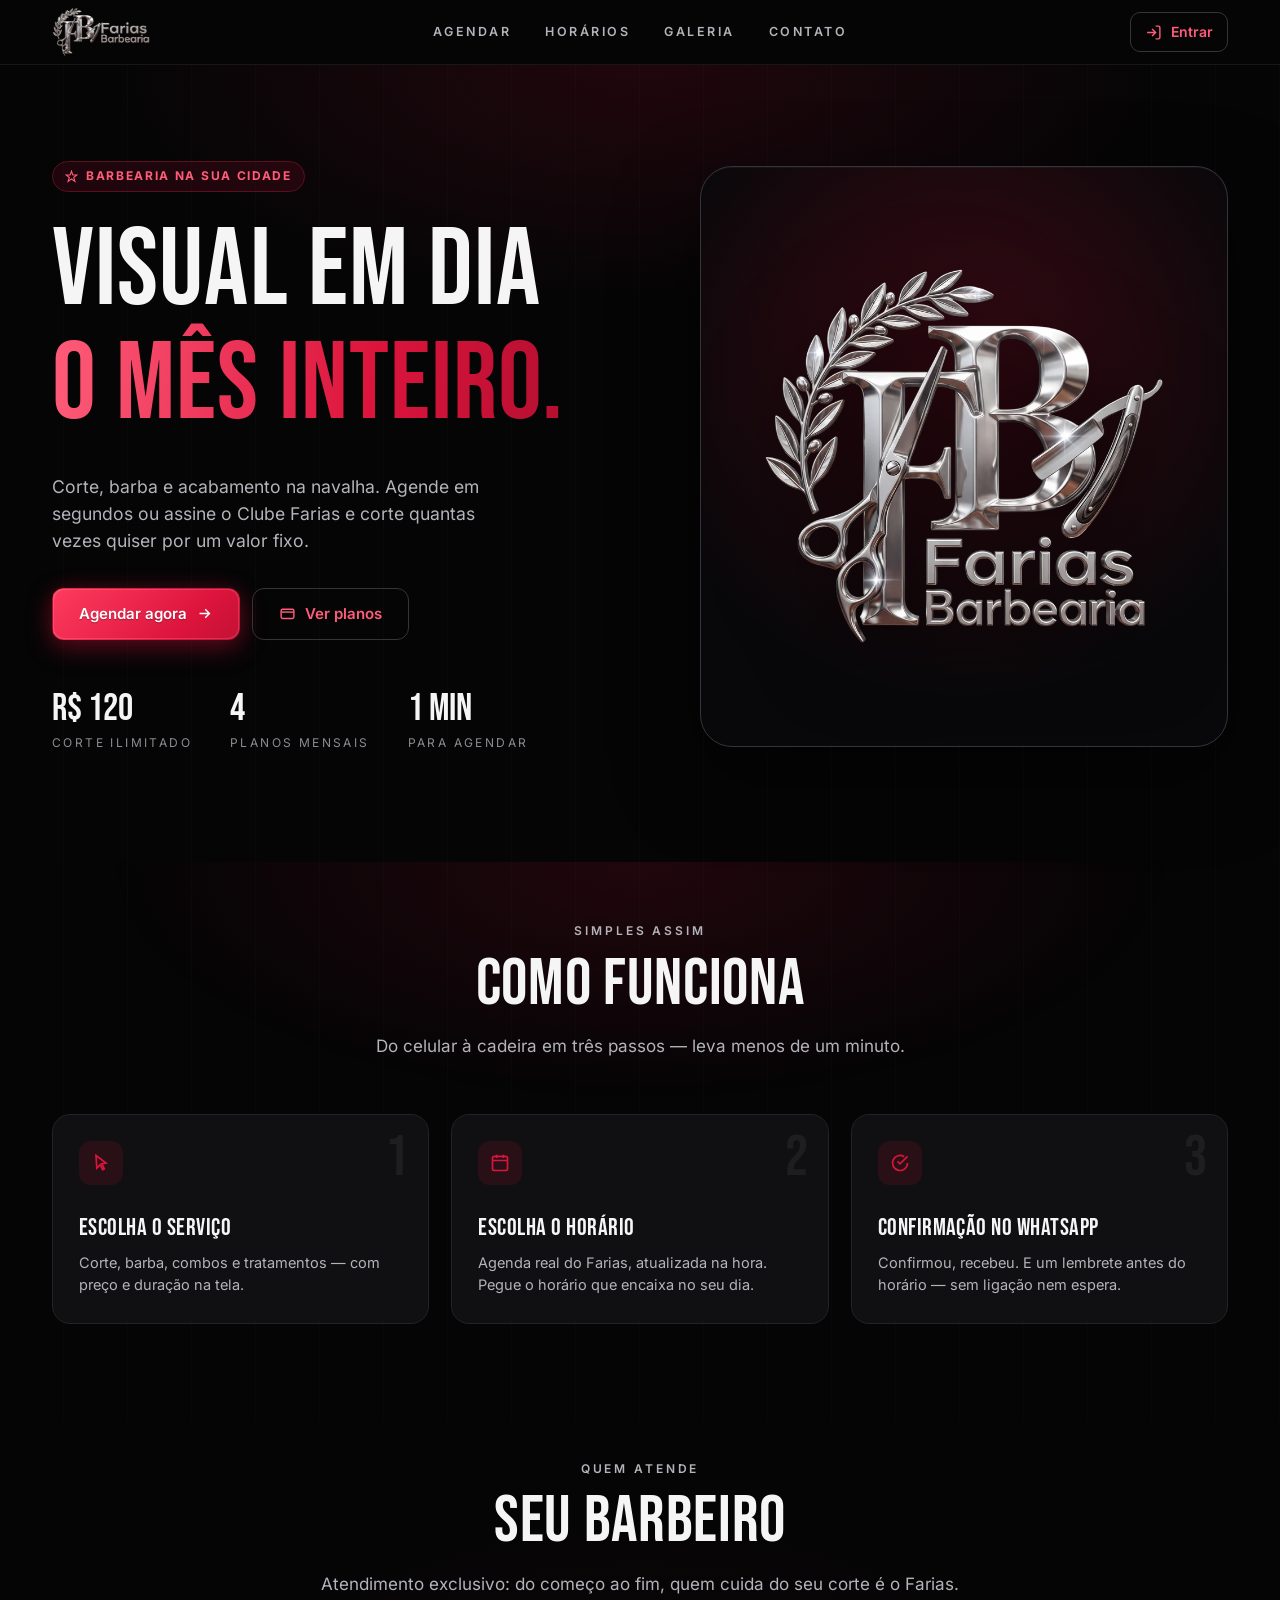
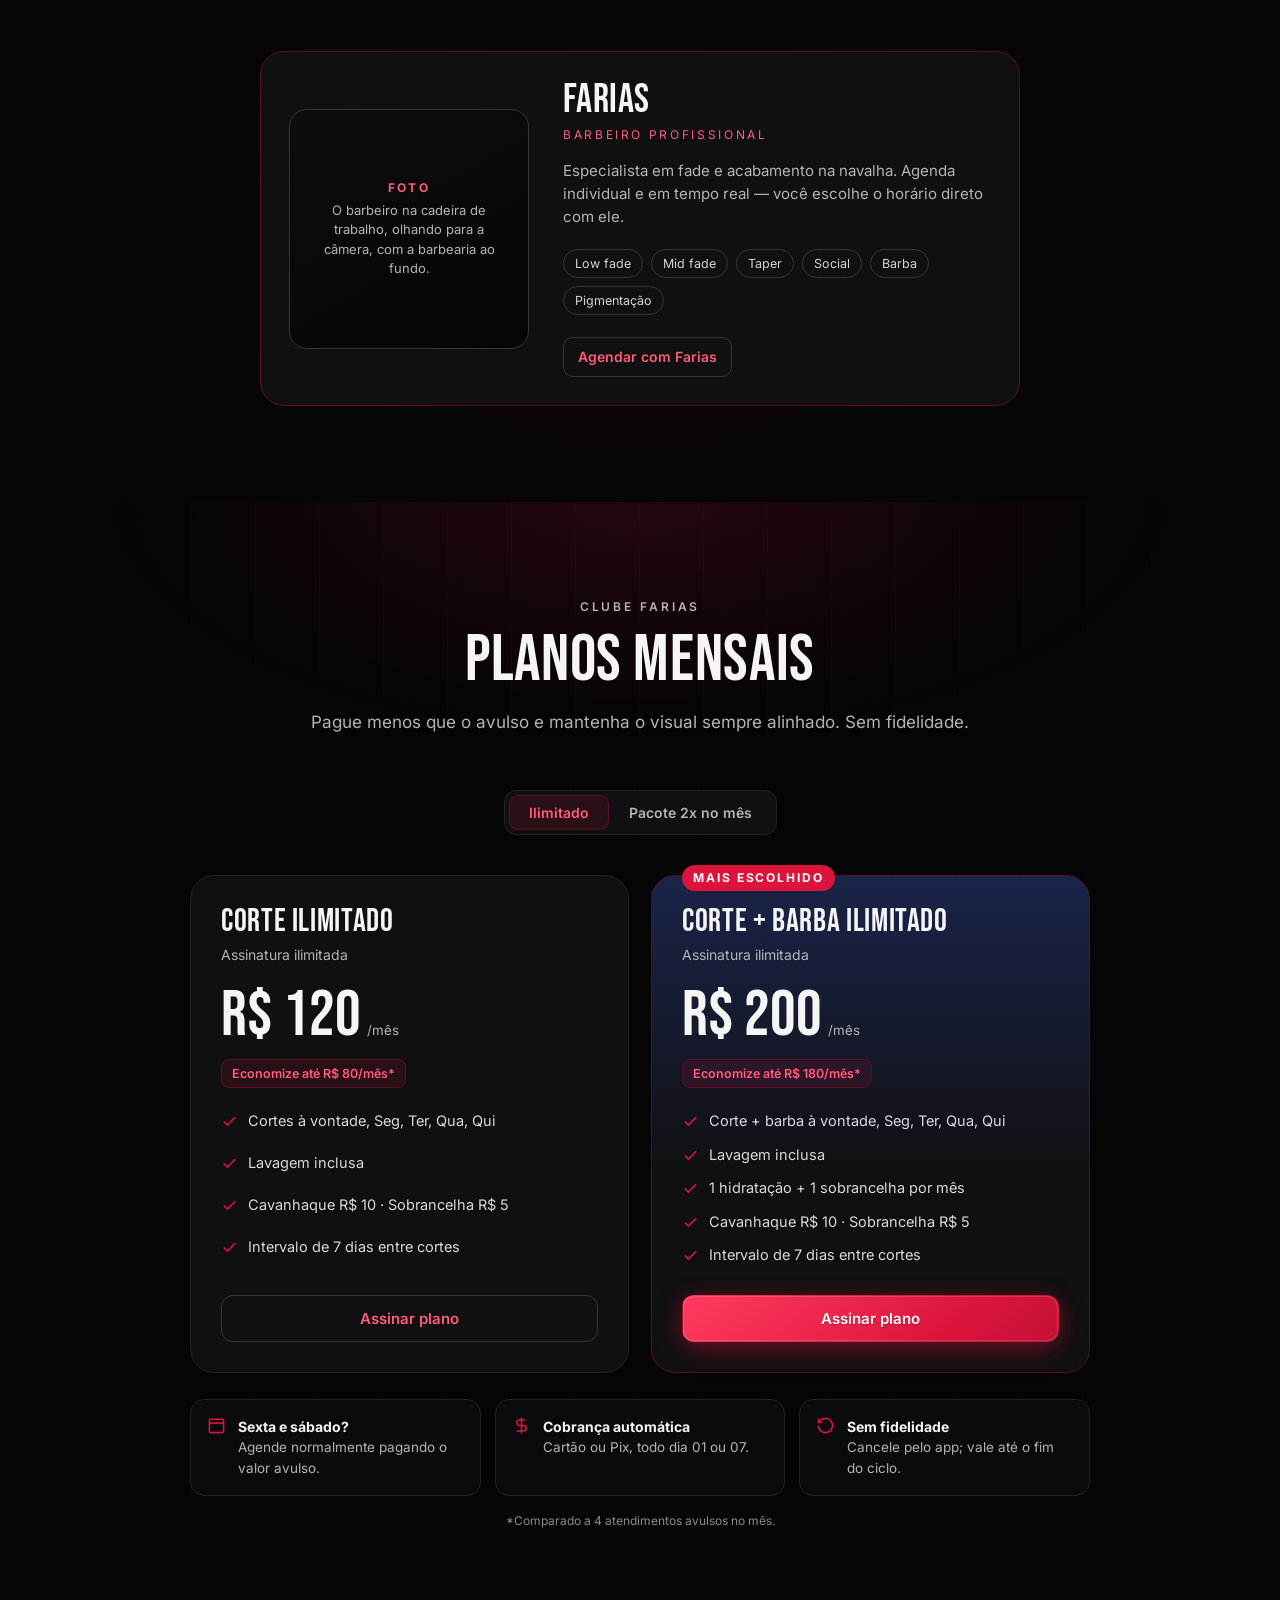
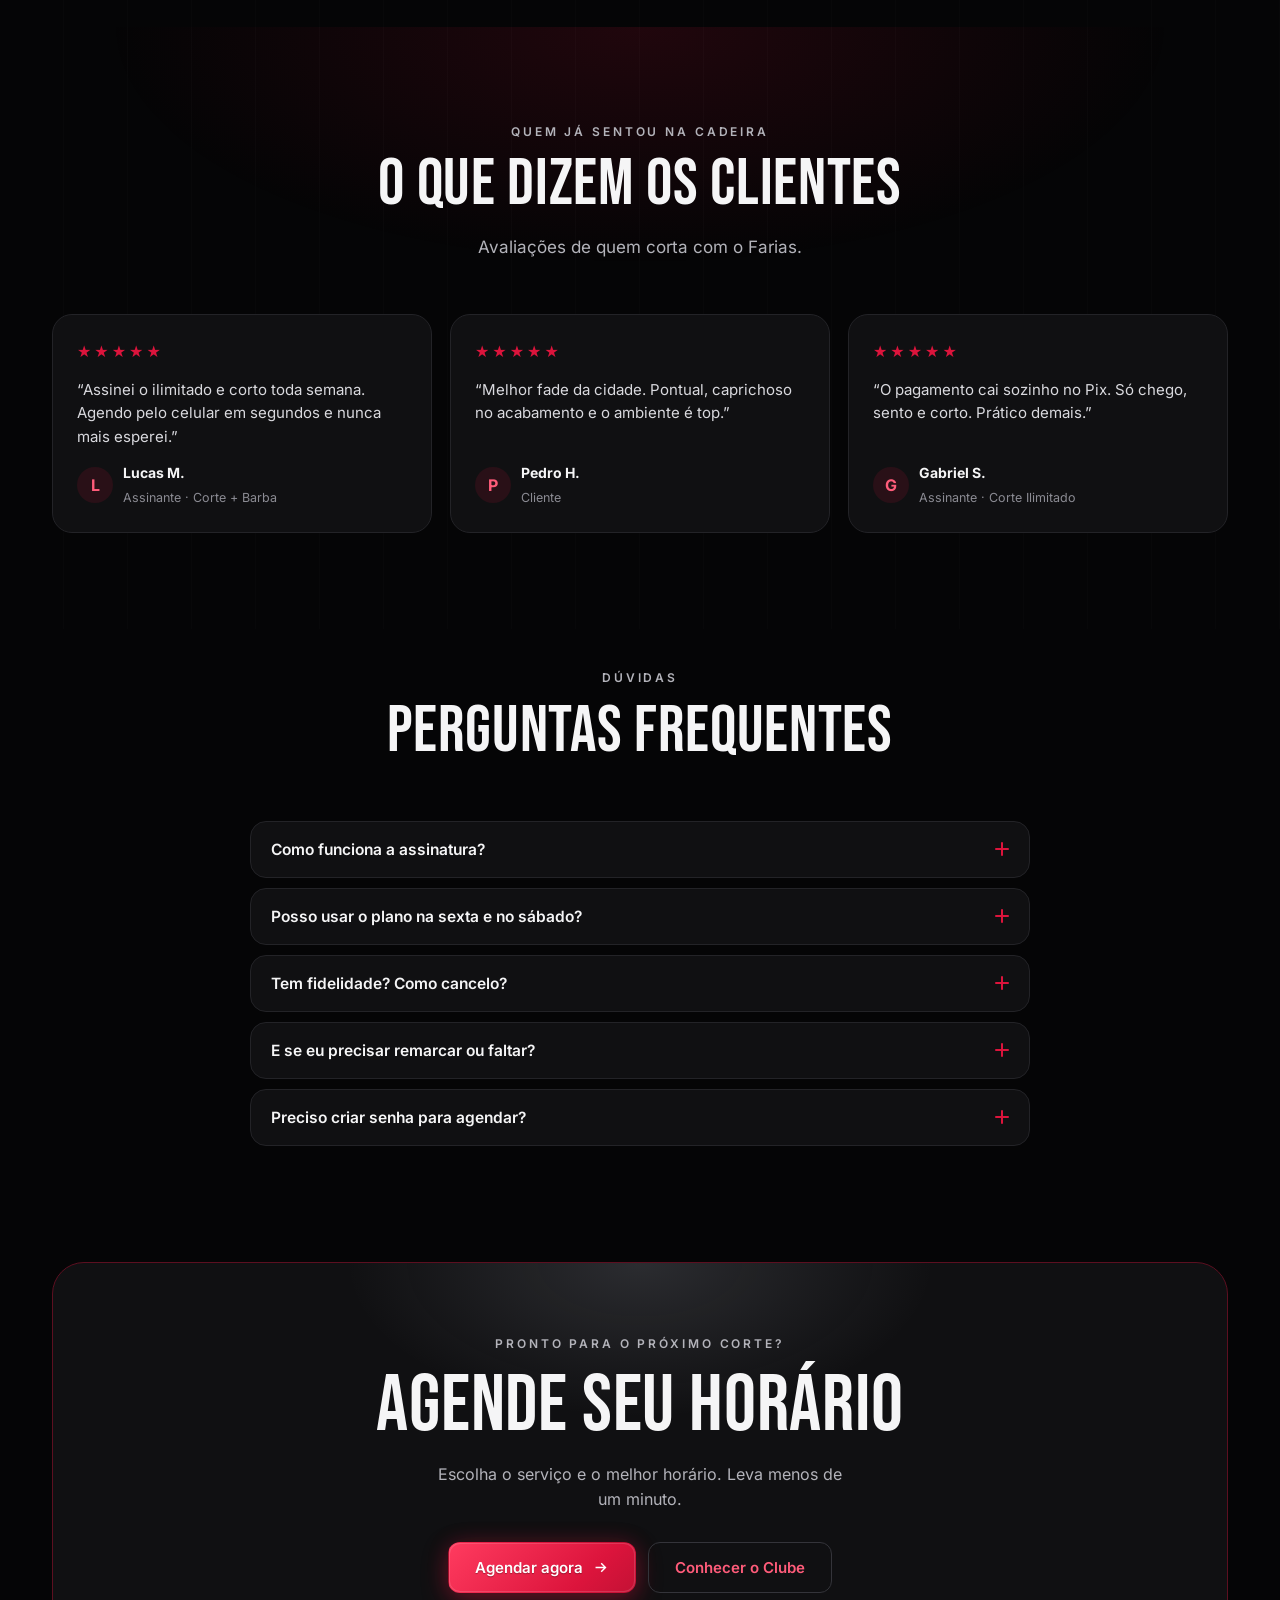
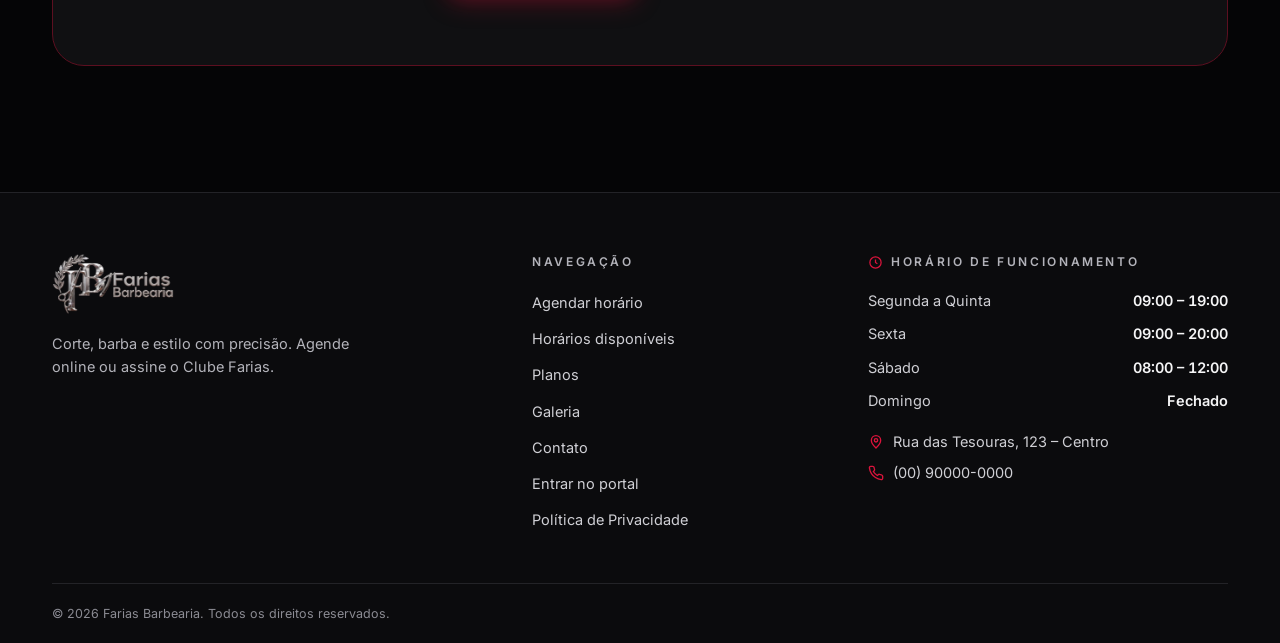
==== commit ece240ce: "Tema preto com luz carmesim - fundo quase preto com um brilho sutil no centro do topo - destaque em " ====
--- a/barber/index.html
+++ b/barber/index.html
@@ -22,7 +22,7 @@
 <meta property="og:image:height" content="630">
 <meta name="twitter:card" content="summary_large_image">
 <script type="application/ld+json">{"@context": "https://schema.org", "@type": "BarberShop", "name": "Farias Barbearia", "url": "https://agendamento.farias.app.br/barber/", "telephone": "+55-00-90000-0000", "priceRange": "R$ 15 – R$ 200", "address": {"@type": "PostalAddress", "streetAddress": "Rua das Tesouras, 123", "addressLocality": "Centro", "addressRegion": "BR", "addressCountry": "BR"}, "openingHoursSpecification": [{"@type": "OpeningHoursSpecification", "dayOfWeek": ["Monday", "Tuesday", "Wednesday", "Thursday"], "opens": "09:00", "closes": "19:00"}, {"@type": "OpeningHoursSpecification", "dayOfWeek": "Friday", "opens": "09:00", "closes": "20:00"}, {"@type": "OpeningHoursSpecification", "dayOfWeek": "Saturday", "opens": "08:00", "closes": "12:00"}]}</script>
-<meta name="theme-color" content="#090e26">
+<meta name="theme-color" content="#060607">
 <link rel="preload" href="logo.webp" as="image" type="image/webp">
 <link rel="stylesheet" href="site.css">
 </head>
--- a/barber/site.css
+++ b/barber/site.css
@@ -1,9 +1,9 @@
 @font-face{font-family:"Bebas Neue";font-style:normal;font-weight:400;font-display:swap;src:url(fonts/bebas-neue.woff2) format("woff2")}
 @font-face{font-family:Inter;font-style:normal;font-weight:400 700;font-display:swap;src:url(fonts/inter.woff2) format("woff2")}
 :root{
-  --bg:#070b1e; --bg-2:#0a0f27; --card:#0f1531; --card-2:#141b3c; --line:#202a4c; --line-2:#2d3862;
-  --txt:#f3f5fa; --muted:#aab1ca; --dim:#8a92b0;
-  --teal:#cfd5e3; --teal-2:#eef1f7; --teal-d:#4a5476; --teal-bg:rgba(207,213,227,.10);
+  --bg:#060607; --bg-2:#0b0b0d; --card:#101012; --card-2:#17171a; --line:#232327; --line-2:#34343a;
+  --txt:#f5f5f6; --muted:#b3b3ba; --dim:#8b8b93;
+  --teal:#dc143c; --teal-2:#ff5c7a; --teal-d:#5c0f20; --teal-bg:rgba(220,20,60,.12);
   --r:18px; --max:1216px;
 }
 *{box-sizing:border-box;margin:0;padding:0}
@@ -34,7 +34,7 @@
 header{position:sticky;top:0;z-index:50;background:rgba(0,0,0,.96);border-bottom:1px solid var(--line)}
 .nav{display:flex;align-items:center;justify-content:space-between;height:64px}
 .logo{display:flex;align-items:center;gap:10px}
-.mono{width:42px;height:42px;border-radius:50%;border:1.5px solid #d4d4d8;display:grid;place-items:center;font-family:"Bebas Neue";font-size:21px;letter-spacing:.02em;color:#e4e4e7;background:radial-gradient(circle at 30% 25%,#191b40,#05050b)}
+.mono{width:42px;height:42px;border-radius:50%;border:1.5px solid #d4d4d8;display:grid;place-items:center;font-family:"Bebas Neue";font-size:21px;letter-spacing:.02em;color:#e4e4e7;background:radial-gradient(circle at 30% 25%,#1c1c20,#050506)}
 .logo b{font-family:"Bebas Neue";font-weight:400;font-size:22px;letter-spacing:.08em;line-height:1}
 .logo b span{color:var(--teal)}
 .menu{display:flex;gap:34px;font-size:12.5px;font-weight:600;letter-spacing:.2em;text-transform:uppercase;color:var(--muted)}
@@ -58,10 +58,10 @@
 .stats b{display:flex;align-items:center;gap:4px;font-family:"Bebas Neue";font-weight:400;font-size:38px;line-height:1}
 .stats b svg{width:20px;height:20px;color:var(--teal)}
 .stats span{display:block;font-size:12px;letter-spacing:.2em;text-transform:uppercase;color:var(--dim);margin-top:6px}
-.brand-card{aspect-ratio:1/1.1;border-radius:32px;border:1px solid var(--line-2);background:radial-gradient(circle at 50% 35%,#24305f,#070b1e 72%);display:grid;place-items:center;box-shadow:0 30px 80px rgba(0,0,0,.55),inset 0 1px 0 rgba(255,255,255,.04)}
+.brand-card{aspect-ratio:1/1.1;border-radius:32px;border:1px solid var(--line-2);background:radial-gradient(circle at 50% 35%,#3a0a14,#060607 72%);display:grid;place-items:center;box-shadow:0 30px 80px rgba(0,0,0,.55),inset 0 1px 0 rgba(255,255,255,.04)}
 .brand-in{text-align:center}
 .big-mono{width:230px;height:230px;margin:0 auto 26px;border-radius:50%;border:3px solid #d4d4d8;display:grid;place-items:center;background:radial-gradient(circle at 32% 28%,#202350,#000000 75%);box-shadow:0 0 0 10px rgba(207,214,211,.05),0 20px 60px rgba(0,0,0,.6)}
-.big-mono span{font-family:"Bebas Neue";font-size:120px;line-height:1;background:linear-gradient(180deg,#fff,#aab1ca);-webkit-background-clip:text;background-clip:text;color:transparent;letter-spacing:.02em}
+.big-mono span{font-family:"Bebas Neue";font-size:120px;line-height:1;background:linear-gradient(180deg,#fff,#b3b3ba);-webkit-background-clip:text;background-clip:text;color:transparent;letter-spacing:.02em}
 .brand-in h3{font-family:"Bebas Neue";font-weight:400;font-size:54px;letter-spacing:.08em;line-height:1;background:linear-gradient(180deg,#fafafa,#8a8a93);-webkit-background-clip:text;background-clip:text;color:transparent}
 .brand-in p{font-size:12px;letter-spacing:.4em;text-transform:uppercase;color:var(--teal);margin-top:8px}
 @media(max-width:900px){.hero{padding:60px 0 80px}.hero-grid{grid-template-columns:1fr;gap:48px}.brand-card{max-width:440px;width:100%;margin:0 auto}.big-mono{width:170px;height:170px}.big-mono span{font-size:88px}}
@@ -84,7 +84,7 @@
 
 /* barber */
 .barber{max-width:760px;margin:0 auto;display:grid;grid-template-columns:240px 1fr;gap:34px;align-items:center;background:var(--card);border:1px solid var(--teal-d);border-radius:24px;padding:28px}
-.barber .pic{aspect-ratio:1;border-radius:18px;border:1px solid var(--line-2);background:linear-gradient(150deg,#0a0b20,#05050b);display:grid;place-items:center;color:var(--dim);font-size:12px;letter-spacing:.14em;text-transform:uppercase;text-align:center}
+.barber .pic{aspect-ratio:1;border-radius:18px;border:1px solid var(--line-2);background:linear-gradient(150deg,#0d0d0f,#050506);display:grid;place-items:center;color:var(--dim);font-size:12px;letter-spacing:.14em;text-transform:uppercase;text-align:center}
 .barber h3{font-family:"Bebas Neue";font-weight:400;font-size:40px;line-height:1}
 .barber .role{font-size:12px;letter-spacing:.22em;text-transform:uppercase;color:var(--teal);margin:6px 0 14px}
 .barber p{color:var(--muted);font-size:15px;margin-bottom:20px}
@@ -207,7 +207,7 @@
 
 /* gallery */
 .gal{display:grid;grid-template-columns:repeat(4,1fr);grid-auto-rows:240px;gap:14px}
-.gi{position:relative;border-radius:18px;border:1px solid var(--line);overflow:hidden;background:linear-gradient(155deg,#0c0d24,#000000);display:grid;place-items:center;color:var(--dim);font-size:12px;letter-spacing:.16em;text-transform:uppercase}
+.gi{position:relative;border-radius:18px;border:1px solid var(--line);overflow:hidden;background:linear-gradient(155deg,#101012,#000000);display:grid;place-items:center;color:var(--dim);font-size:12px;letter-spacing:.16em;text-transform:uppercase}
 .gi:nth-child(1){grid-row:span 2}
 .gi:nth-child(5){grid-column:span 2}
 .gi .cap{position:absolute;left:0;right:0;bottom:0;padding:16px;background:linear-gradient(transparent,rgba(0,0,0,.75));text-transform:none;letter-spacing:0;font-size:12.5px;color:#d4d4d8}
@@ -403,7 +403,7 @@
 .lightbox.open{display:flex;animation:pageIn .25s both}
 .lb-frame{width:min(860px,100%);}
 .lb-frame.in{animation:pop .35s cubic-bezier(.2,.7,.2,1) both}
-.lb-img{aspect-ratio:4/3;border-radius:18px;border:1px solid var(--line-2);background:linear-gradient(155deg,#0c0d24,#000000);display:grid;place-items:center;color:var(--dim);letter-spacing:.2em;text-transform:uppercase;font-size:13px}
+.lb-img{aspect-ratio:4/3;border-radius:18px;border:1px solid var(--line-2);background:linear-gradient(155deg,#101012,#000000);display:grid;place-items:center;color:var(--dim);letter-spacing:.2em;text-transform:uppercase;font-size:13px}
 .lb-cap{display:flex;gap:12px;align-items:baseline;margin-top:14px;flex-wrap:wrap}
 .lb-cap b{font-family:"Bebas Neue";font-weight:400;font-size:26px}
 .lb-cap span{color:var(--muted);font-size:14px}
@@ -448,7 +448,7 @@
 .map-load b{color:var(--txt);font-weight:600}
 
 /* aviso editável pelo painel */
-.notice{background:linear-gradient(90deg,#1a2349,#2c3a6e,#1a2349);color:#ffffff;text-align:center;font-size:13.5px;font-weight:600;padding:8px 16px}
+.notice{background:linear-gradient(90deg,#3a0a14,#7a1228,#3a0a14);color:#ffffff;text-align:center;font-size:13.5px;font-weight:600;padding:8px 16px}
 .berr{color:#e46d6d;font-size:13px;min-height:0;margin:0 0 8px}
 .berr:empty{display:none}
 input,select,textarea{font-family:inherit}
@@ -504,7 +504,7 @@
 :root{color-scheme:dark}
 :focus-visible{outline:2px solid #e3e8f2;outline-offset:2px}
 .inp:focus-visible{box-shadow:0 0 0 3px rgba(207,213,227,.35)}
-.inp{border-color:#48537a}
+.inp{border-color:#3d3d44}
 .btn:disabled{opacity:.45;cursor:not-allowed;transform:none!important;filter:none;box-shadow:none}
 .badge,.slot.on,.book-steps div.on i{background:#d9dfea!important;color:#fff!important}
 .av{background:#d9dfea!important;color:#fff!important}
@@ -514,7 +514,7 @@
 .mbox .btn-sm{min-height:36px}
 .tw,.cal-wrap{background:linear-gradient(to right,var(--card) 30%,rgba(0,0,0,0)),linear-gradient(to left,var(--card) 30%,rgba(0,0,0,0)) 100% 0,radial-gradient(farthest-side at 0 50%,rgba(0,0,0,.55),rgba(0,0,0,0)),radial-gradient(farthest-side at 100% 50%,rgba(0,0,0,.55),rgba(0,0,0,0)) 100% 0;background-repeat:no-repeat;background-size:40px 100%,40px 100%,14px 100%,14px 100%;background-attachment:local,local,scroll,scroll}
 
-.opt{border-color:#48537a}
+.opt{border-color:#3d3d44}
 .mnav:not(.open){visibility:hidden}
 @media(min-width:861px){.mnav{display:none}}
 .svc>span{display:block}.gi .cap{display:block}
@@ -664,11 +664,11 @@
 @media(max-width:720px){.logo-img{height:44px;margin:-3px 0}}
 
 /* ===== prata (combina com o logo) + fundo azul-marinho ===== */
-body{background:radial-gradient(1100px 620px at 85% -8%,rgba(64,86,170,.28),rgba(0,0,0,0) 62%),radial-gradient(900px 560px at -10% 22%,rgba(44,64,140,.20),rgba(0,0,0,0) 60%),linear-gradient(180deg,#0a1028 0%,#070b1e 38%,#060918 100%);background-color:#070b1e}
+body{background:radial-gradient(1100px 620px at 85% -8%,rgba(64,86,170,.28),rgba(0,0,0,0) 62%),radial-gradient(900px 560px at -10% 22%,rgba(44,64,140,.20),rgba(0,0,0,0) 60%),linear-gradient(180deg,#060607 0%,#060607 38%,#040405 100%);background-color:#060607}
 .btn-primary{color:#0b1124!important;text-shadow:0 1px 0 rgba(255,255,255,.35);box-shadow:0 0 0 1px rgba(255,255,255,.45) inset,0 8px 26px rgba(150,170,220,.22),0 0 22px rgba(200,212,240,.10)}
 .btn-primary:hover{box-shadow:0 0 0 1px rgba(255,255,255,.6) inset,0 10px 32px rgba(150,170,220,.32),0 0 30px rgba(200,212,240,.18)}
 .badge,.slot.on,.book-steps div.on i,.av{background:#d9dfea!important;color:#0b1124!important}
-.inp{border-color:#3a4670}
+.inp{border-color:#3a3a41}
 .ic-card{color:#dfe4ee}
 
 .logo-img{height:46px;margin:0}
@@ -683,8 +683,8 @@
 .ig-i img{width:100%;height:100%;object-fit:cover;transition:transform .3s}
 .ig-i:hover img{transform:scale(1.05)}
 @media(max-width:900px){.ig-grid{grid-template-columns:repeat(3,1fr)}}
-header{background:rgba(9,14,38,.88)!important;border-bottom-color:rgba(255,255,255,.07)!important}
-.mnav{background:rgba(9,14,38,.98)}
+header{background:rgba(6,6,7,.88)!important;border-bottom-color:rgba(255,255,255,.07)!important}
+.mnav{background:rgba(6,6,7,.98)}
 .logo-img{height:50px}
 @media(max-width:720px){.logo-img{height:40px}}
 /* ===== toque, tipografia numérica e rolagem ===== */
@@ -704,5 +704,35 @@
 .bwho a,.bwho button{color:var(--teal-2);background:none;border:0;font:inherit;cursor:pointer;text-decoration:underline;text-underline-offset:3px;min-height:24px}
 .wa-demo{margin:22px auto 0;max-width:420px;text-align:left}
 .wa-demo small{display:block;font-size:12px;letter-spacing:.12em;text-transform:uppercase;color:var(--dim);margin-bottom:8px;text-align:center}
-.wa-b{background:#0f3d2e;color:#e7f5ee;border-radius:14px 14px 4px 14px;padding:12px 14px;font-size:14px;line-height:1.5;overflow-wrap:anywhere}
+.wa-b{white-space:pre-line;background:#0f3d2e;color:#e7f5ee;border-radius:14px 14px 4px 14px;padding:12px 14px;font-size:14px;line-height:1.5;overflow-wrap:anywhere}
 .wa-b a{color:#8fe3bd;text-decoration:underline}
+/* ===== perfil no topo, vários serviços e dias fechados discretos ===== */
+.prof{position:relative}
+.prof-b{width:40px;height:40px;border-radius:50%;border:1px solid var(--line-2);background:#d9dfea;color:#0b1124;font-weight:700;font-size:14px;cursor:pointer}
+.prof-m{position:absolute;right:0;top:calc(100% + 10px);width:260px;background:var(--card);border:1px solid var(--line-2);border-radius:16px;padding:8px;box-shadow:0 18px 50px rgba(0,0,0,.5);z-index:60}
+.prof-h,.prof-p{padding:10px 12px}.prof-h b{display:block;font-size:15px}.prof-h small,.prof-p small{display:block;color:var(--muted);font-size:12.5px}
+.prof-p{border-top:1px solid var(--line);border-bottom:1px solid var(--line);margin-bottom:6px}
+.prof-p em{display:block;font-style:normal;font-size:12px;letter-spacing:.14em;text-transform:uppercase;color:var(--dim);margin-bottom:2px}.prof-p span{font-weight:600;font-size:14px}
+.prof-m a,.prof-m button{display:flex;align-items:center;width:100%;min-height:40px;padding:0 12px;border-radius:10px;border:0;background:none;color:var(--txt);font:inherit;font-size:14px;cursor:pointer;text-align:left}
+.prof-m a:hover,.prof-m button:hover{background:var(--teal-bg)}.prof-m #prof-out{color:#e46d6d}
+.svc-hint{font-size:13px;color:var(--dim);margin:-6px 0 14px}
+.svc.on strong::before{content:"\2713\00a0";color:var(--teal-2)}
+.wrow.off{background:rgba(0,0,0,.16)}
+.wrow.off .dbox,.wrow.full .dbox{opacity:.45;border-style:dashed}
+.wrow.off .wslots{display:flex;align-items:center;flex-wrap:wrap;gap:8px;align-self:center}
+.closed-tag{font-size:12px;font-weight:700;letter-spacing:.14em;text-transform:uppercase;color:#f0a9a9;border:1px solid rgba(228,109,109,.4);background:rgba(228,109,109,.1);border-radius:999px;padding:4px 12px}
+.wrow.full .wtag{opacity:.5}
+/* ===== tema: preto com luz carmesim no centro ===== */
+body{background:radial-gradient(1100px 560px at 50% -8%,rgba(220,20,60,.20),rgba(0,0,0,0) 66%),radial-gradient(760px 520px at 50% 34%,rgba(220,20,60,.055),rgba(0,0,0,0) 70%),#050506;background-color:#050506}
+header,.mtop{background:rgba(6,6,7,.86)!important}
+.mnav{background:rgba(6,6,7,.98)}
+.btn-primary{background:linear-gradient(135deg,#ff3b5f 0%,#dc143c 45%,#8f0c25 100%);background-size:160% 160%;color:#fff!important;text-shadow:0 1px 1px rgba(0,0,0,.3);box-shadow:0 0 0 1px rgba(255,255,255,.14) inset,0 8px 26px rgba(220,20,60,.34),0 0 22px rgba(220,20,60,.16)}
+.btn-primary:hover{box-shadow:0 0 0 1px rgba(255,255,255,.22) inset,0 10px 34px rgba(220,20,60,.48),0 0 32px rgba(220,20,60,.26)}
+.badge,.slot.on,.book-steps div.on i,.av,.prof-b{background:#dc143c!important;color:#fff!important;border-color:#dc143c}
+.grad,.hero h1 em,.hrs h2 em,.hrs h1 em{background:linear-gradient(95deg,#ff5c7a 0%,#dc143c 55%,#a50e2c 100%);-webkit-background-clip:text;background-clip:text;color:transparent}
+.glow::before{background:radial-gradient(760px 340px at 50% 0,rgba(220,20,60,.13),transparent 70%),repeating-linear-gradient(90deg,transparent 0 63px,rgba(255,255,255,.014) 63px 64px)}
+.brand-card{background:radial-gradient(circle at 50% 34%,#3a0a14,#08080a 72%)}
+.inp:focus-visible{box-shadow:0 0 0 3px rgba(220,20,60,.35)}
+.btn-ghost:hover{border-color:var(--teal)}
+.prof-b{border-color:rgba(255,255,255,.18)}
+.menu a:hover,.menu a.on,.barber .role,.foot ul a:hover,.crumb a:hover{color:var(--teal-2)}
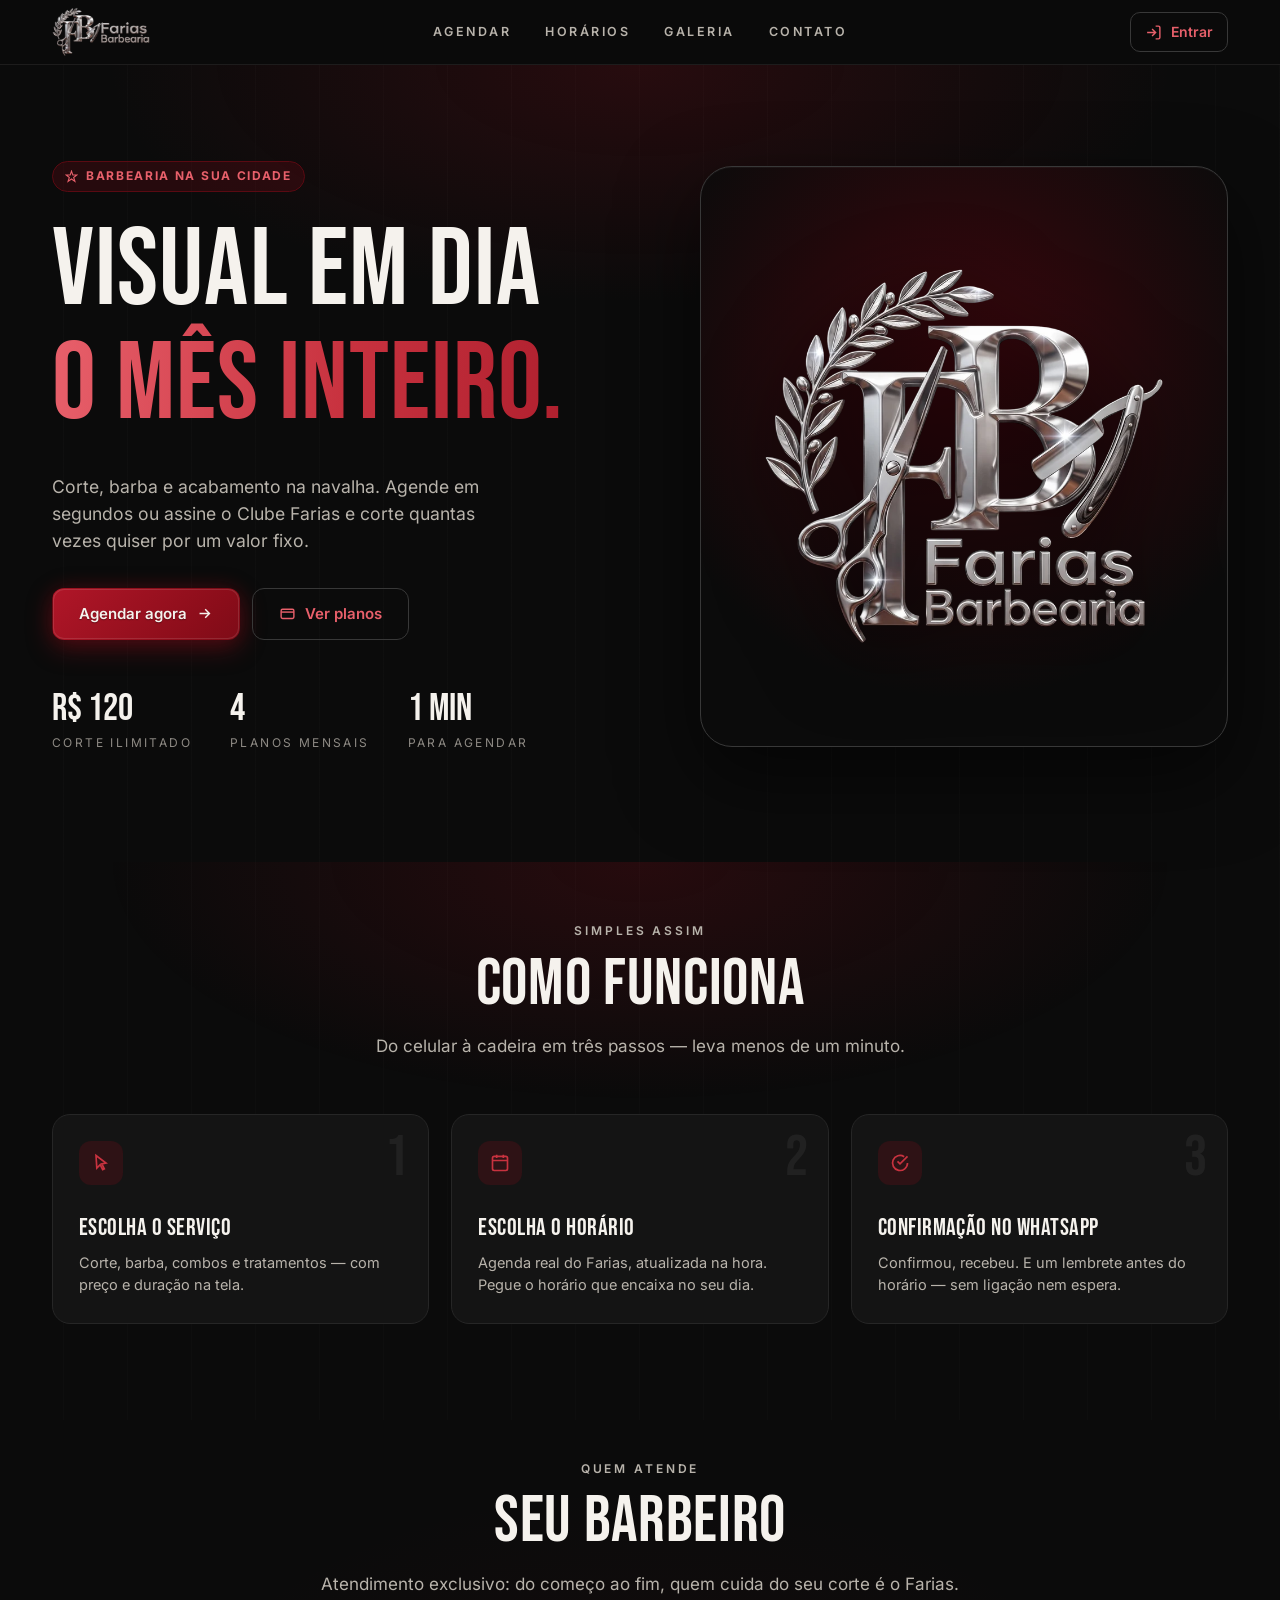
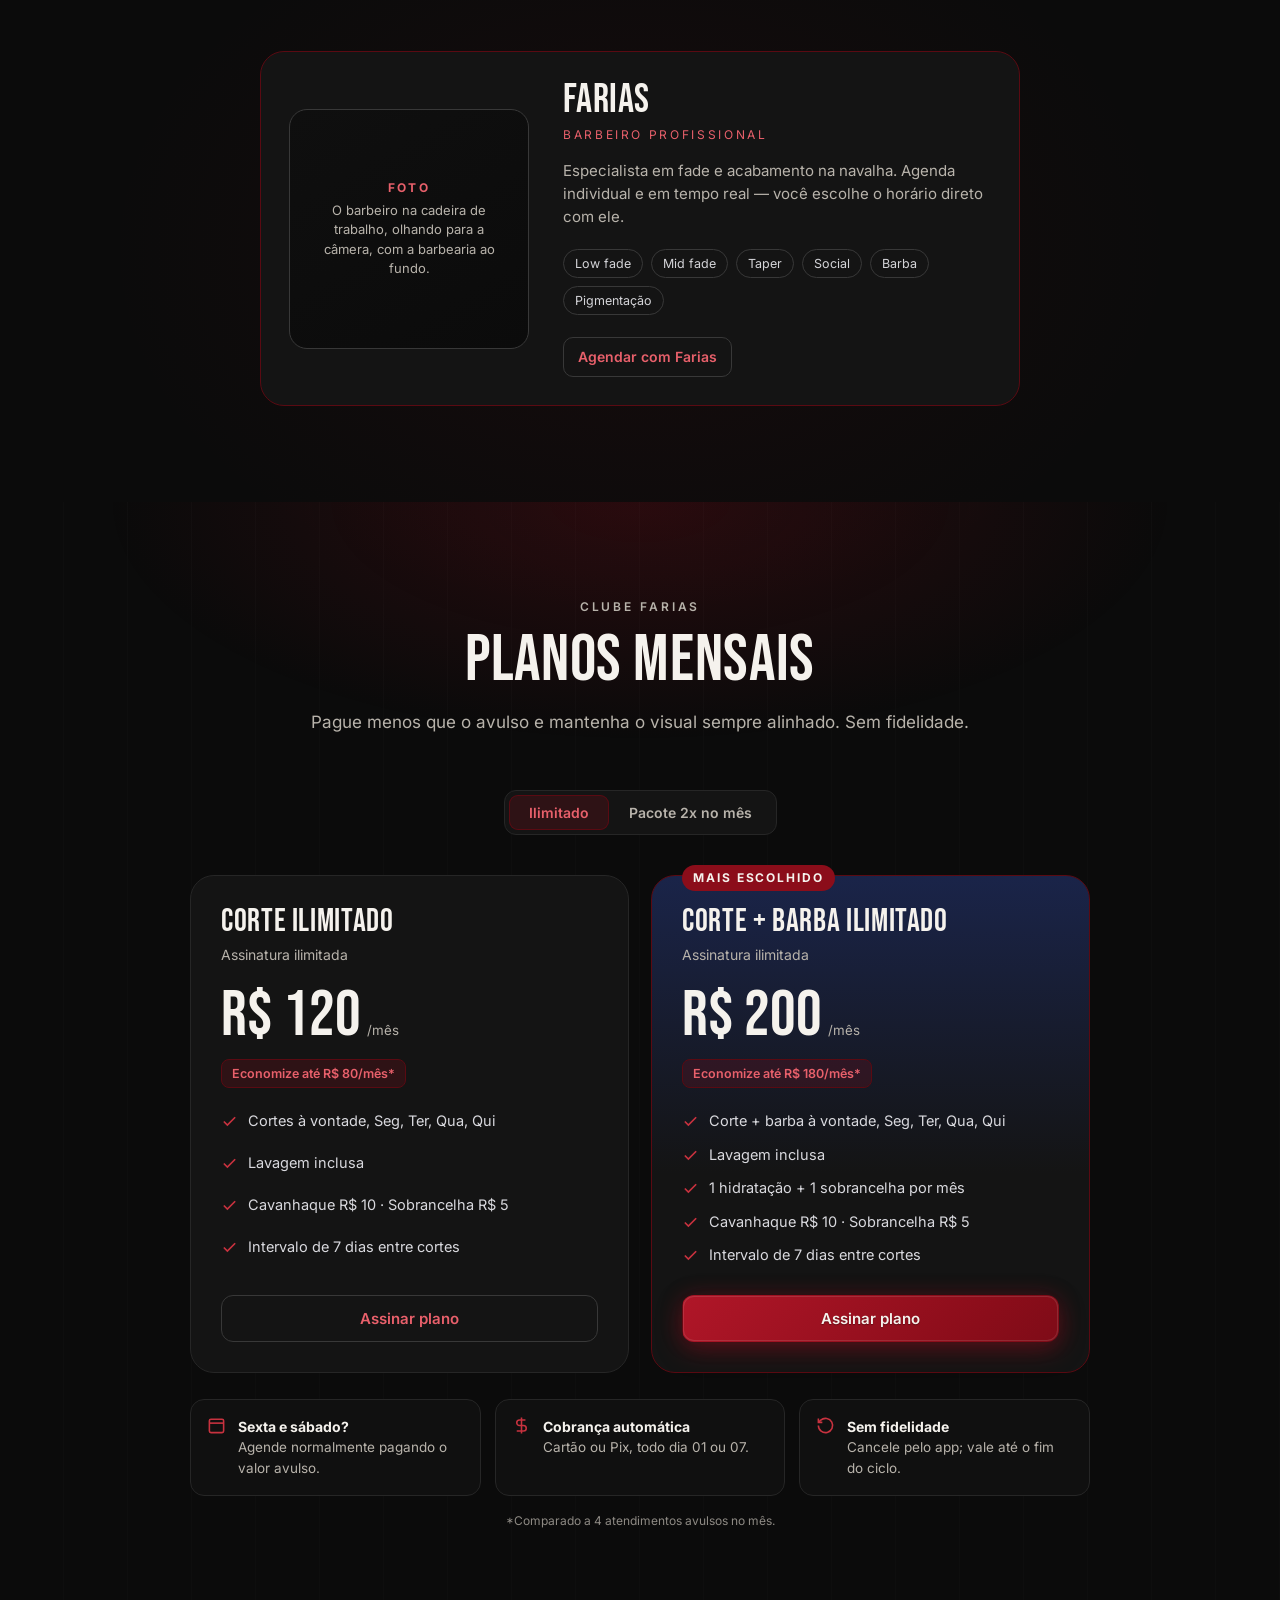
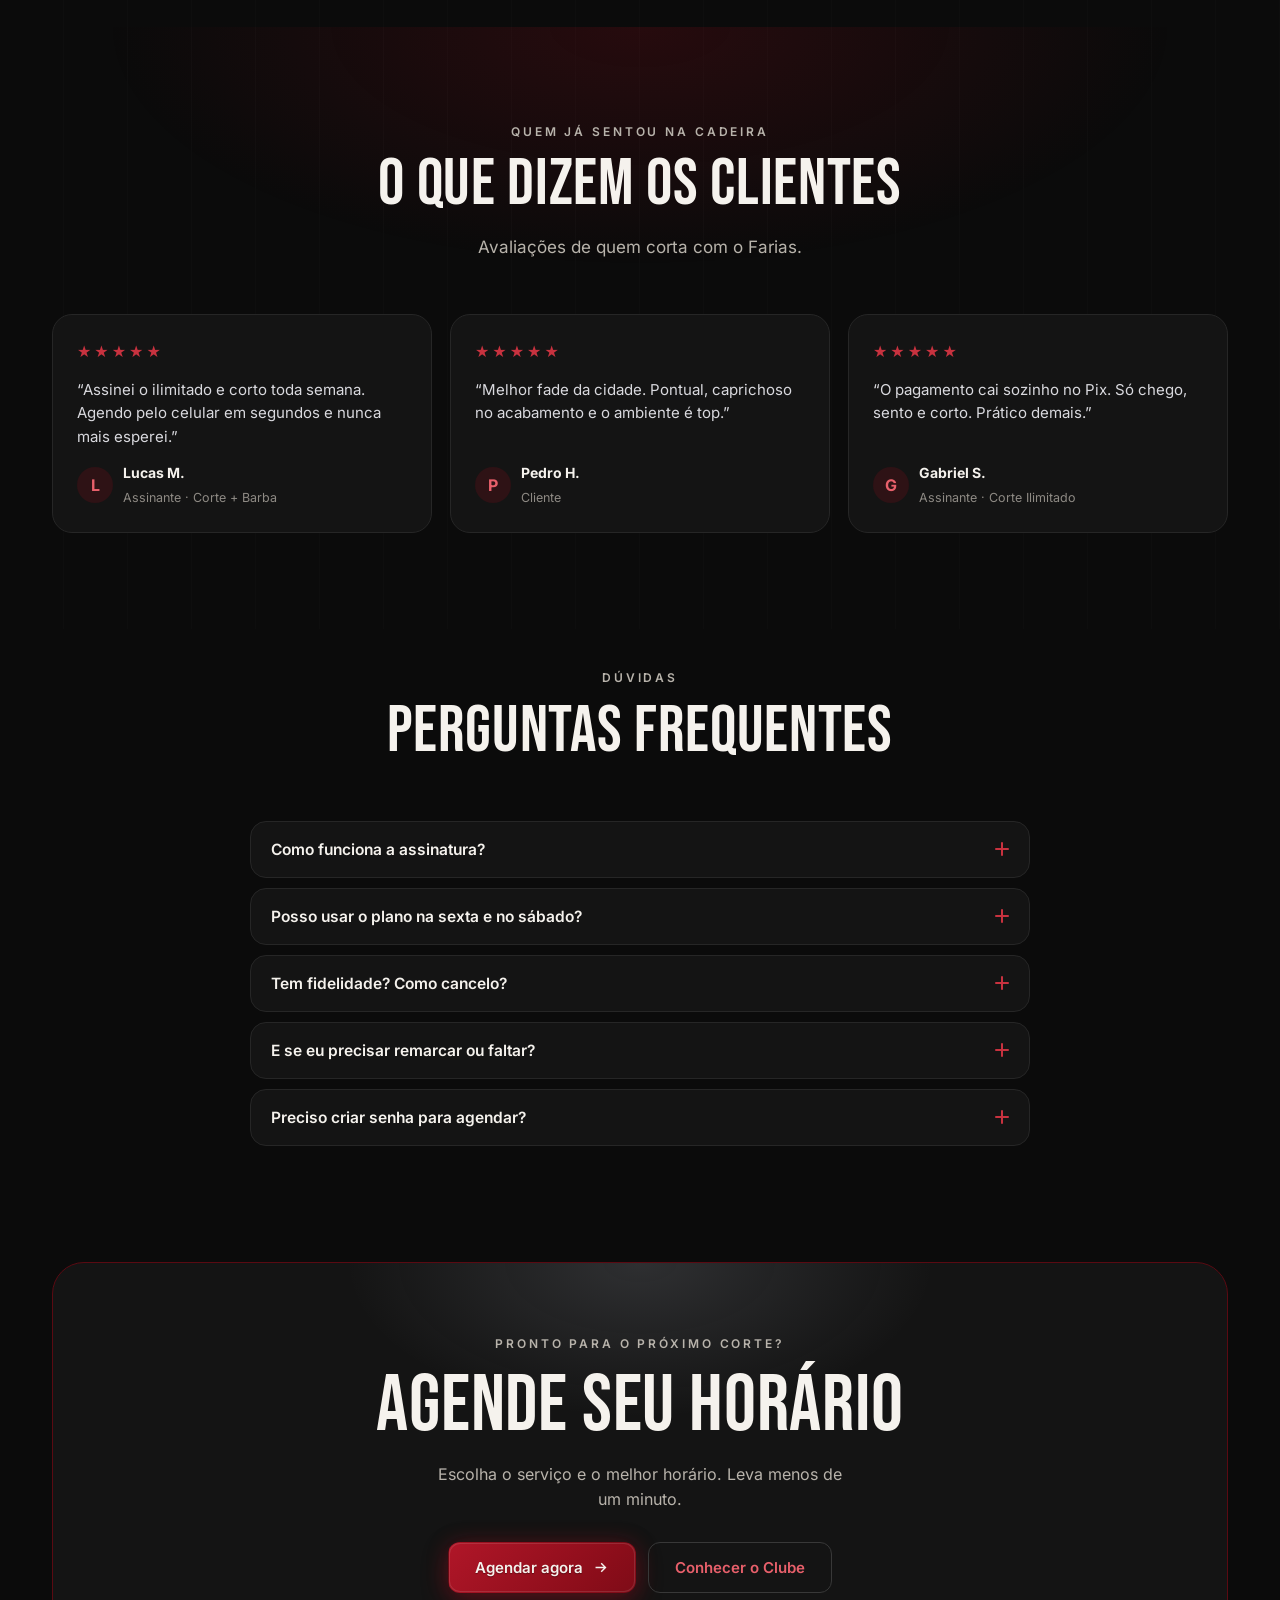
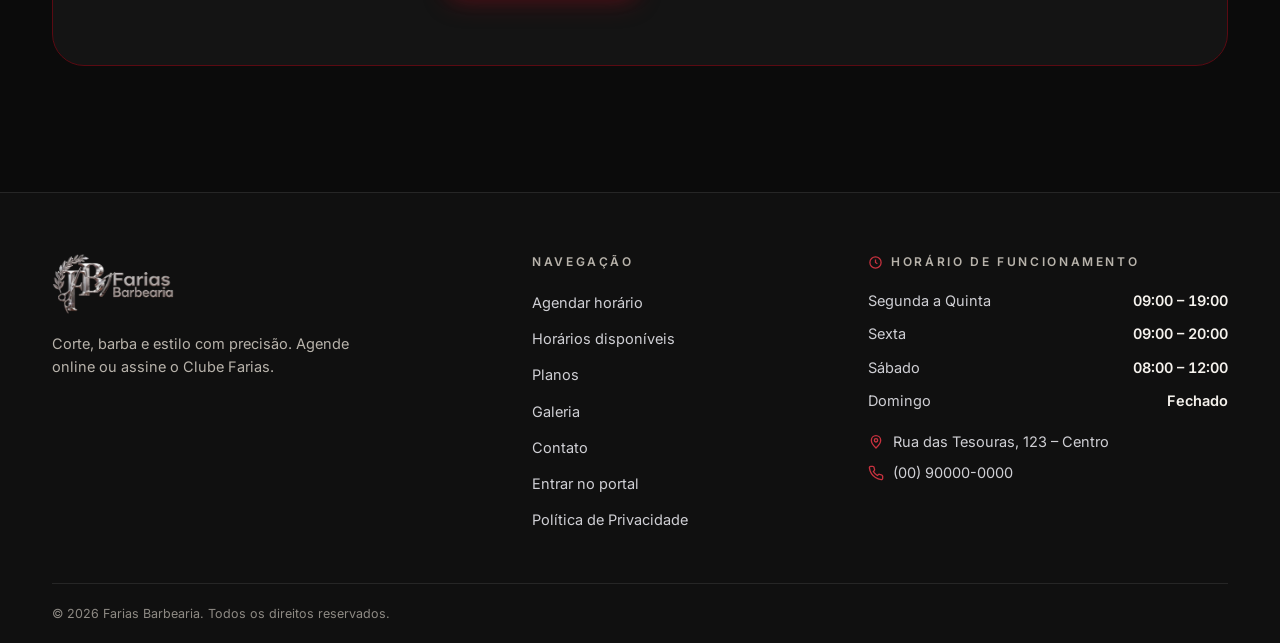
==== commit 58766b7e: "Cores #0b0b0b/#8b0d1a/#f5f2ed, cabeçalho transparente no topo e desconto do plano nos serviços - pal" ====
--- a/barber/index.html
+++ b/barber/index.html
@@ -22,7 +22,7 @@
 <meta property="og:image:height" content="630">
 <meta name="twitter:card" content="summary_large_image">
 <script type="application/ld+json">{"@context": "https://schema.org", "@type": "BarberShop", "name": "Farias Barbearia", "url": "https://agendamento.farias.app.br/barber/", "telephone": "+55-00-90000-0000", "priceRange": "R$ 15 – R$ 200", "address": {"@type": "PostalAddress", "streetAddress": "Rua das Tesouras, 123", "addressLocality": "Centro", "addressRegion": "BR", "addressCountry": "BR"}, "openingHoursSpecification": [{"@type": "OpeningHoursSpecification", "dayOfWeek": ["Monday", "Tuesday", "Wednesday", "Thursday"], "opens": "09:00", "closes": "19:00"}, {"@type": "OpeningHoursSpecification", "dayOfWeek": "Friday", "opens": "09:00", "closes": "20:00"}, {"@type": "OpeningHoursSpecification", "dayOfWeek": "Saturday", "opens": "08:00", "closes": "12:00"}]}</script>
-<meta name="theme-color" content="#060607">
+<meta name="theme-color" content="#0b0b0b">
 <link rel="preload" href="logo.webp" as="image" type="image/webp">
 <link rel="stylesheet" href="site.css">
 </head>
--- a/barber/site.css
+++ b/barber/site.css
@@ -1,9 +1,9 @@
 @font-face{font-family:"Bebas Neue";font-style:normal;font-weight:400;font-display:swap;src:url(fonts/bebas-neue.woff2) format("woff2")}
 @font-face{font-family:Inter;font-style:normal;font-weight:400 700;font-display:swap;src:url(fonts/inter.woff2) format("woff2")}
 :root{
-  --bg:#060607; --bg-2:#0b0b0d; --card:#101012; --card-2:#17171a; --line:#232327; --line-2:#34343a;
-  --txt:#f5f5f6; --muted:#b3b3ba; --dim:#8b8b93;
-  --teal:#dc143c; --teal-2:#ff5c7a; --teal-d:#5c0f20; --teal-bg:rgba(220,20,60,.12);
+  --bg:#0b0b0b; --bg-2:#101010; --card:#141414; --card-2:#1b1b1b; --line:#262626; --line-2:#383838;
+  --txt:#f5f2ed; --muted:#b8b3ab; --dim:#8e8a84;
+  --teal:#c8323f; --teal-2:#e8606b; --teal-d:#5a0a12; --teal-bg:rgba(139,13,26,.22);
   --r:18px; --max:1216px;
 }
 *{box-sizing:border-box;margin:0;padding:0}
@@ -34,7 +34,7 @@
 header{position:sticky;top:0;z-index:50;background:rgba(0,0,0,.96);border-bottom:1px solid var(--line)}
 .nav{display:flex;align-items:center;justify-content:space-between;height:64px}
 .logo{display:flex;align-items:center;gap:10px}
-.mono{width:42px;height:42px;border-radius:50%;border:1.5px solid #d4d4d8;display:grid;place-items:center;font-family:"Bebas Neue";font-size:21px;letter-spacing:.02em;color:#e4e4e7;background:radial-gradient(circle at 30% 25%,#1c1c20,#050506)}
+.mono{width:42px;height:42px;border-radius:50%;border:1.5px solid #d4d4d8;display:grid;place-items:center;font-family:"Bebas Neue";font-size:21px;letter-spacing:.02em;color:#e4e4e7;background:radial-gradient(circle at 30% 25%,#1e1e1e,#0b0b0b)}
 .logo b{font-family:"Bebas Neue";font-weight:400;font-size:22px;letter-spacing:.08em;line-height:1}
 .logo b span{color:var(--teal)}
 .menu{display:flex;gap:34px;font-size:12.5px;font-weight:600;letter-spacing:.2em;text-transform:uppercase;color:var(--muted)}
@@ -58,10 +58,10 @@
 .stats b{display:flex;align-items:center;gap:4px;font-family:"Bebas Neue";font-weight:400;font-size:38px;line-height:1}
 .stats b svg{width:20px;height:20px;color:var(--teal)}
 .stats span{display:block;font-size:12px;letter-spacing:.2em;text-transform:uppercase;color:var(--dim);margin-top:6px}
-.brand-card{aspect-ratio:1/1.1;border-radius:32px;border:1px solid var(--line-2);background:radial-gradient(circle at 50% 35%,#3a0a14,#060607 72%);display:grid;place-items:center;box-shadow:0 30px 80px rgba(0,0,0,.55),inset 0 1px 0 rgba(255,255,255,.04)}
+.brand-card{aspect-ratio:1/1.1;border-radius:32px;border:1px solid var(--line-2);background:radial-gradient(circle at 50% 35%,#3d070d,#0b0b0b 72%);display:grid;place-items:center;box-shadow:0 30px 80px rgba(0,0,0,.55),inset 0 1px 0 rgba(255,255,255,.04)}
 .brand-in{text-align:center}
 .big-mono{width:230px;height:230px;margin:0 auto 26px;border-radius:50%;border:3px solid #d4d4d8;display:grid;place-items:center;background:radial-gradient(circle at 32% 28%,#202350,#000000 75%);box-shadow:0 0 0 10px rgba(207,214,211,.05),0 20px 60px rgba(0,0,0,.6)}
-.big-mono span{font-family:"Bebas Neue";font-size:120px;line-height:1;background:linear-gradient(180deg,#fff,#b3b3ba);-webkit-background-clip:text;background-clip:text;color:transparent;letter-spacing:.02em}
+.big-mono span{font-family:"Bebas Neue";font-size:120px;line-height:1;background:linear-gradient(180deg,#fff,#b8b3ab);-webkit-background-clip:text;background-clip:text;color:transparent;letter-spacing:.02em}
 .brand-in h3{font-family:"Bebas Neue";font-weight:400;font-size:54px;letter-spacing:.08em;line-height:1;background:linear-gradient(180deg,#fafafa,#8a8a93);-webkit-background-clip:text;background-clip:text;color:transparent}
 .brand-in p{font-size:12px;letter-spacing:.4em;text-transform:uppercase;color:var(--teal);margin-top:8px}
 @media(max-width:900px){.hero{padding:60px 0 80px}.hero-grid{grid-template-columns:1fr;gap:48px}.brand-card{max-width:440px;width:100%;margin:0 auto}.big-mono{width:170px;height:170px}.big-mono span{font-size:88px}}
@@ -84,7 +84,7 @@
 
 /* barber */
 .barber{max-width:760px;margin:0 auto;display:grid;grid-template-columns:240px 1fr;gap:34px;align-items:center;background:var(--card);border:1px solid var(--teal-d);border-radius:24px;padding:28px}
-.barber .pic{aspect-ratio:1;border-radius:18px;border:1px solid var(--line-2);background:linear-gradient(150deg,#0d0d0f,#050506);display:grid;place-items:center;color:var(--dim);font-size:12px;letter-spacing:.14em;text-transform:uppercase;text-align:center}
+.barber .pic{aspect-ratio:1;border-radius:18px;border:1px solid var(--line-2);background:linear-gradient(150deg,#0f0f0f,#0b0b0b);display:grid;place-items:center;color:var(--dim);font-size:12px;letter-spacing:.14em;text-transform:uppercase;text-align:center}
 .barber h3{font-family:"Bebas Neue";font-weight:400;font-size:40px;line-height:1}
 .barber .role{font-size:12px;letter-spacing:.22em;text-transform:uppercase;color:var(--teal);margin:6px 0 14px}
 .barber p{color:var(--muted);font-size:15px;margin-bottom:20px}
@@ -207,7 +207,7 @@
 
 /* gallery */
 .gal{display:grid;grid-template-columns:repeat(4,1fr);grid-auto-rows:240px;gap:14px}
-.gi{position:relative;border-radius:18px;border:1px solid var(--line);overflow:hidden;background:linear-gradient(155deg,#101012,#000000);display:grid;place-items:center;color:var(--dim);font-size:12px;letter-spacing:.16em;text-transform:uppercase}
+.gi{position:relative;border-radius:18px;border:1px solid var(--line);overflow:hidden;background:linear-gradient(155deg,#141414,#000000);display:grid;place-items:center;color:var(--dim);font-size:12px;letter-spacing:.16em;text-transform:uppercase}
 .gi:nth-child(1){grid-row:span 2}
 .gi:nth-child(5){grid-column:span 2}
 .gi .cap{position:absolute;left:0;right:0;bottom:0;padding:16px;background:linear-gradient(transparent,rgba(0,0,0,.75));text-transform:none;letter-spacing:0;font-size:12.5px;color:#d4d4d8}
@@ -403,7 +403,7 @@
 .lightbox.open{display:flex;animation:pageIn .25s both}
 .lb-frame{width:min(860px,100%);}
 .lb-frame.in{animation:pop .35s cubic-bezier(.2,.7,.2,1) both}
-.lb-img{aspect-ratio:4/3;border-radius:18px;border:1px solid var(--line-2);background:linear-gradient(155deg,#101012,#000000);display:grid;place-items:center;color:var(--dim);letter-spacing:.2em;text-transform:uppercase;font-size:13px}
+.lb-img{aspect-ratio:4/3;border-radius:18px;border:1px solid var(--line-2);background:linear-gradient(155deg,#141414,#000000);display:grid;place-items:center;color:var(--dim);letter-spacing:.2em;text-transform:uppercase;font-size:13px}
 .lb-cap{display:flex;gap:12px;align-items:baseline;margin-top:14px;flex-wrap:wrap}
 .lb-cap b{font-family:"Bebas Neue";font-weight:400;font-size:26px}
 .lb-cap span{color:var(--muted);font-size:14px}
@@ -448,7 +448,7 @@
 .map-load b{color:var(--txt);font-weight:600}
 
 /* aviso editável pelo painel */
-.notice{background:linear-gradient(90deg,#3a0a14,#7a1228,#3a0a14);color:#ffffff;text-align:center;font-size:13.5px;font-weight:600;padding:8px 16px}
+.notice{background:linear-gradient(90deg,#3d070d,#8b0d1a,#3d070d);color:#ffffff;text-align:center;font-size:13.5px;font-weight:600;padding:8px 16px}
 .berr{color:#e46d6d;font-size:13px;min-height:0;margin:0 0 8px}
 .berr:empty{display:none}
 input,select,textarea{font-family:inherit}
@@ -504,7 +504,7 @@
 :root{color-scheme:dark}
 :focus-visible{outline:2px solid #e3e8f2;outline-offset:2px}
 .inp:focus-visible{box-shadow:0 0 0 3px rgba(207,213,227,.35)}
-.inp{border-color:#3d3d44}
+.inp{border-color:#404040}
 .btn:disabled{opacity:.45;cursor:not-allowed;transform:none!important;filter:none;box-shadow:none}
 .badge,.slot.on,.book-steps div.on i{background:#d9dfea!important;color:#fff!important}
 .av{background:#d9dfea!important;color:#fff!important}
@@ -514,7 +514,7 @@
 .mbox .btn-sm{min-height:36px}
 .tw,.cal-wrap{background:linear-gradient(to right,var(--card) 30%,rgba(0,0,0,0)),linear-gradient(to left,var(--card) 30%,rgba(0,0,0,0)) 100% 0,radial-gradient(farthest-side at 0 50%,rgba(0,0,0,.55),rgba(0,0,0,0)),radial-gradient(farthest-side at 100% 50%,rgba(0,0,0,.55),rgba(0,0,0,0)) 100% 0;background-repeat:no-repeat;background-size:40px 100%,40px 100%,14px 100%,14px 100%;background-attachment:local,local,scroll,scroll}
 
-.opt{border-color:#3d3d44}
+.opt{border-color:#404040}
 .mnav:not(.open){visibility:hidden}
 @media(min-width:861px){.mnav{display:none}}
 .svc>span{display:block}.gi .cap{display:block}
@@ -664,11 +664,11 @@
 @media(max-width:720px){.logo-img{height:44px;margin:-3px 0}}
 
 /* ===== prata (combina com o logo) + fundo azul-marinho ===== */
-body{background:radial-gradient(1100px 620px at 85% -8%,rgba(64,86,170,.28),rgba(0,0,0,0) 62%),radial-gradient(900px 560px at -10% 22%,rgba(44,64,140,.20),rgba(0,0,0,0) 60%),linear-gradient(180deg,#060607 0%,#060607 38%,#040405 100%);background-color:#060607}
+body{background:radial-gradient(1100px 620px at 85% -8%,rgba(64,86,170,.28),rgba(0,0,0,0) 62%),radial-gradient(900px 560px at -10% 22%,rgba(44,64,140,.20),rgba(0,0,0,0) 60%),linear-gradient(180deg,#0b0b0b 0%,#0b0b0b 38%,#090909 100%);background-color:#0b0b0b}
 .btn-primary{color:#0b1124!important;text-shadow:0 1px 0 rgba(255,255,255,.35);box-shadow:0 0 0 1px rgba(255,255,255,.45) inset,0 8px 26px rgba(150,170,220,.22),0 0 22px rgba(200,212,240,.10)}
 .btn-primary:hover{box-shadow:0 0 0 1px rgba(255,255,255,.6) inset,0 10px 32px rgba(150,170,220,.32),0 0 30px rgba(200,212,240,.18)}
 .badge,.slot.on,.book-steps div.on i,.av{background:#d9dfea!important;color:#0b1124!important}
-.inp{border-color:#3a3a41}
+.inp{border-color:#3c3c3c}
 .ic-card{color:#dfe4ee}
 
 .logo-img{height:46px;margin:0}
@@ -683,8 +683,8 @@
 .ig-i img{width:100%;height:100%;object-fit:cover;transition:transform .3s}
 .ig-i:hover img{transform:scale(1.05)}
 @media(max-width:900px){.ig-grid{grid-template-columns:repeat(3,1fr)}}
-header{background:rgba(6,6,7,.88)!important;border-bottom-color:rgba(255,255,255,.07)!important}
-.mnav{background:rgba(6,6,7,.98)}
+header{background:rgba(11,11,11,.88)!important;border-bottom-color:rgba(255,255,255,.07)!important}
+.mnav{background:rgba(11,11,11,.98)}
 .logo-img{height:50px}
 @media(max-width:720px){.logo-img{height:40px}}
 /* ===== toque, tipografia numérica e rolagem ===== */
@@ -722,17 +722,31 @@
 .wrow.off .wslots{display:flex;align-items:center;flex-wrap:wrap;gap:8px;align-self:center}
 .closed-tag{font-size:12px;font-weight:700;letter-spacing:.14em;text-transform:uppercase;color:#f0a9a9;border:1px solid rgba(228,109,109,.4);background:rgba(228,109,109,.1);border-radius:999px;padding:4px 12px}
 .wrow.full .wtag{opacity:.5}
-/* ===== tema: preto com luz carmesim no centro ===== */
-body{background:radial-gradient(1100px 560px at 50% -8%,rgba(220,20,60,.20),rgba(0,0,0,0) 66%),radial-gradient(760px 520px at 50% 34%,rgba(220,20,60,.055),rgba(0,0,0,0) 70%),#050506;background-color:#050506}
-header,.mtop{background:rgba(6,6,7,.86)!important}
-.mnav{background:rgba(6,6,7,.98)}
-.btn-primary{background:linear-gradient(135deg,#ff3b5f 0%,#dc143c 45%,#8f0c25 100%);background-size:160% 160%;color:#fff!important;text-shadow:0 1px 1px rgba(0,0,0,.3);box-shadow:0 0 0 1px rgba(255,255,255,.14) inset,0 8px 26px rgba(220,20,60,.34),0 0 22px rgba(220,20,60,.16)}
-.btn-primary:hover{box-shadow:0 0 0 1px rgba(255,255,255,.22) inset,0 10px 34px rgba(220,20,60,.48),0 0 32px rgba(220,20,60,.26)}
-.badge,.slot.on,.book-steps div.on i,.av,.prof-b{background:#dc143c!important;color:#fff!important;border-color:#dc143c}
-.grad,.hero h1 em,.hrs h2 em,.hrs h1 em{background:linear-gradient(95deg,#ff5c7a 0%,#dc143c 55%,#a50e2c 100%);-webkit-background-clip:text;background-clip:text;color:transparent}
-.glow::before{background:radial-gradient(760px 340px at 50% 0,rgba(220,20,60,.13),transparent 70%),repeating-linear-gradient(90deg,transparent 0 63px,rgba(255,255,255,.014) 63px 64px)}
-.brand-card{background:radial-gradient(circle at 50% 34%,#3a0a14,#08080a 72%)}
-.inp:focus-visible{box-shadow:0 0 0 3px rgba(220,20,60,.35)}
+/* ===== tema: #0b0b0b (fundo), #8b0d1a (destaque), #f5f2ed (claro) ===== */
+html{background:#0b0b0b}
+body{background:radial-gradient(1100px 560px at 50% -8%,rgba(139,13,26,.34),rgba(0,0,0,0) 66%),radial-gradient(760px 520px at 50% 34%,rgba(139,13,26,.09),rgba(0,0,0,0) 70%),#0b0b0b;background-color:#0b0b0b;background-repeat:no-repeat;min-height:100vh}
+.mnav{background:rgba(11,11,11,.98)}
+.btn-primary{background:linear-gradient(135deg,#b01628 0%,#8b0d1a 48%,#5e0811 100%);background-size:160% 160%;color:#f5f2ed!important;text-shadow:0 1px 1px rgba(0,0,0,.35);box-shadow:0 0 0 1px rgba(245,242,237,.12) inset,0 8px 26px rgba(139,13,26,.45),0 0 22px rgba(139,13,26,.22)}
+.btn-primary:hover{box-shadow:0 0 0 1px rgba(245,242,237,.2) inset,0 10px 34px rgba(139,13,26,.62),0 0 32px rgba(139,13,26,.34)}
+.badge,.slot.on,.book-steps div.on i,.av,.prof-b{background:#8b0d1a!important;color:#f5f2ed!important;border-color:#8b0d1a}
+.grad,.hero h1 em,.hrs h2 em,.hrs h1 em{background:linear-gradient(95deg,#e8606b 0%,#c8323f 50%,#a81a29 100%);-webkit-background-clip:text;background-clip:text;color:transparent}
+.glow::before{background:radial-gradient(760px 340px at 50% 0,rgba(139,13,26,.22),transparent 70%),repeating-linear-gradient(90deg,transparent 0 63px,rgba(245,242,237,.014) 63px 64px)}
+.brand-card{background:radial-gradient(circle at 50% 34%,#3d070d,#0b0b0b 72%)}
+.inp:focus-visible{box-shadow:0 0 0 3px rgba(139,13,26,.5)}
 .btn-ghost:hover{border-color:var(--teal)}
-.prof-b{border-color:rgba(255,255,255,.18)}
+.prof-b{border-color:rgba(245,242,237,.18)}
 .menu a:hover,.menu a.on,.barber .role,.foot ul a:hover,.crumb a:hover{color:var(--teal-2)}
+/* cabeçalho: quase transparente no topo (só a linha), sólido ao rolar */
+header{background:rgba(11,11,11,.12)!important;border-bottom:1px solid rgba(245,242,237,.08)!important;box-shadow:none;transition:background .35s,box-shadow .35s,backdrop-filter .35s}
+header.scrolled{background:rgba(11,11,11,.9)!important;box-shadow:0 10px 30px rgba(0,0,0,.5);-webkit-backdrop-filter:blur(12px);backdrop-filter:blur(12px)}
+.mtop{background:rgba(11,11,11,.94)!important}
+/* movimento e relevo */
+.btn:active{transform:translateY(1px) scale(.985)}
+.berr.info{color:#e8b86b}
+.svc .pr s{color:var(--dim);font-weight:500;font-size:.86em;margin-right:4px}
+.done-acts{display:flex;gap:10px;justify-content:center;flex-wrap:wrap;margin-top:20px}
+@media(hover:hover){.svc:hover,.slot:hover,.day:not(:disabled):hover{transform:translateY(-2px);border-color:var(--teal)}
+.wrow:not(.off):hover{background:rgba(245,242,237,.022)}.ccard:hover,.rev:hover,.faq-i:hover{border-color:rgba(200,50,63,.4)}}
+.wrow{transition:background .2s}.ccard,.rev,.faq-i{transition:border-color .25s,transform .25s,box-shadow .25s}
+.book{box-shadow:0 24px 70px rgba(0,0,0,.5),0 0 60px rgba(139,13,26,.10)}
+.cf-card{animation:pop .5s cubic-bezier(.2,.7,.2,1) both}
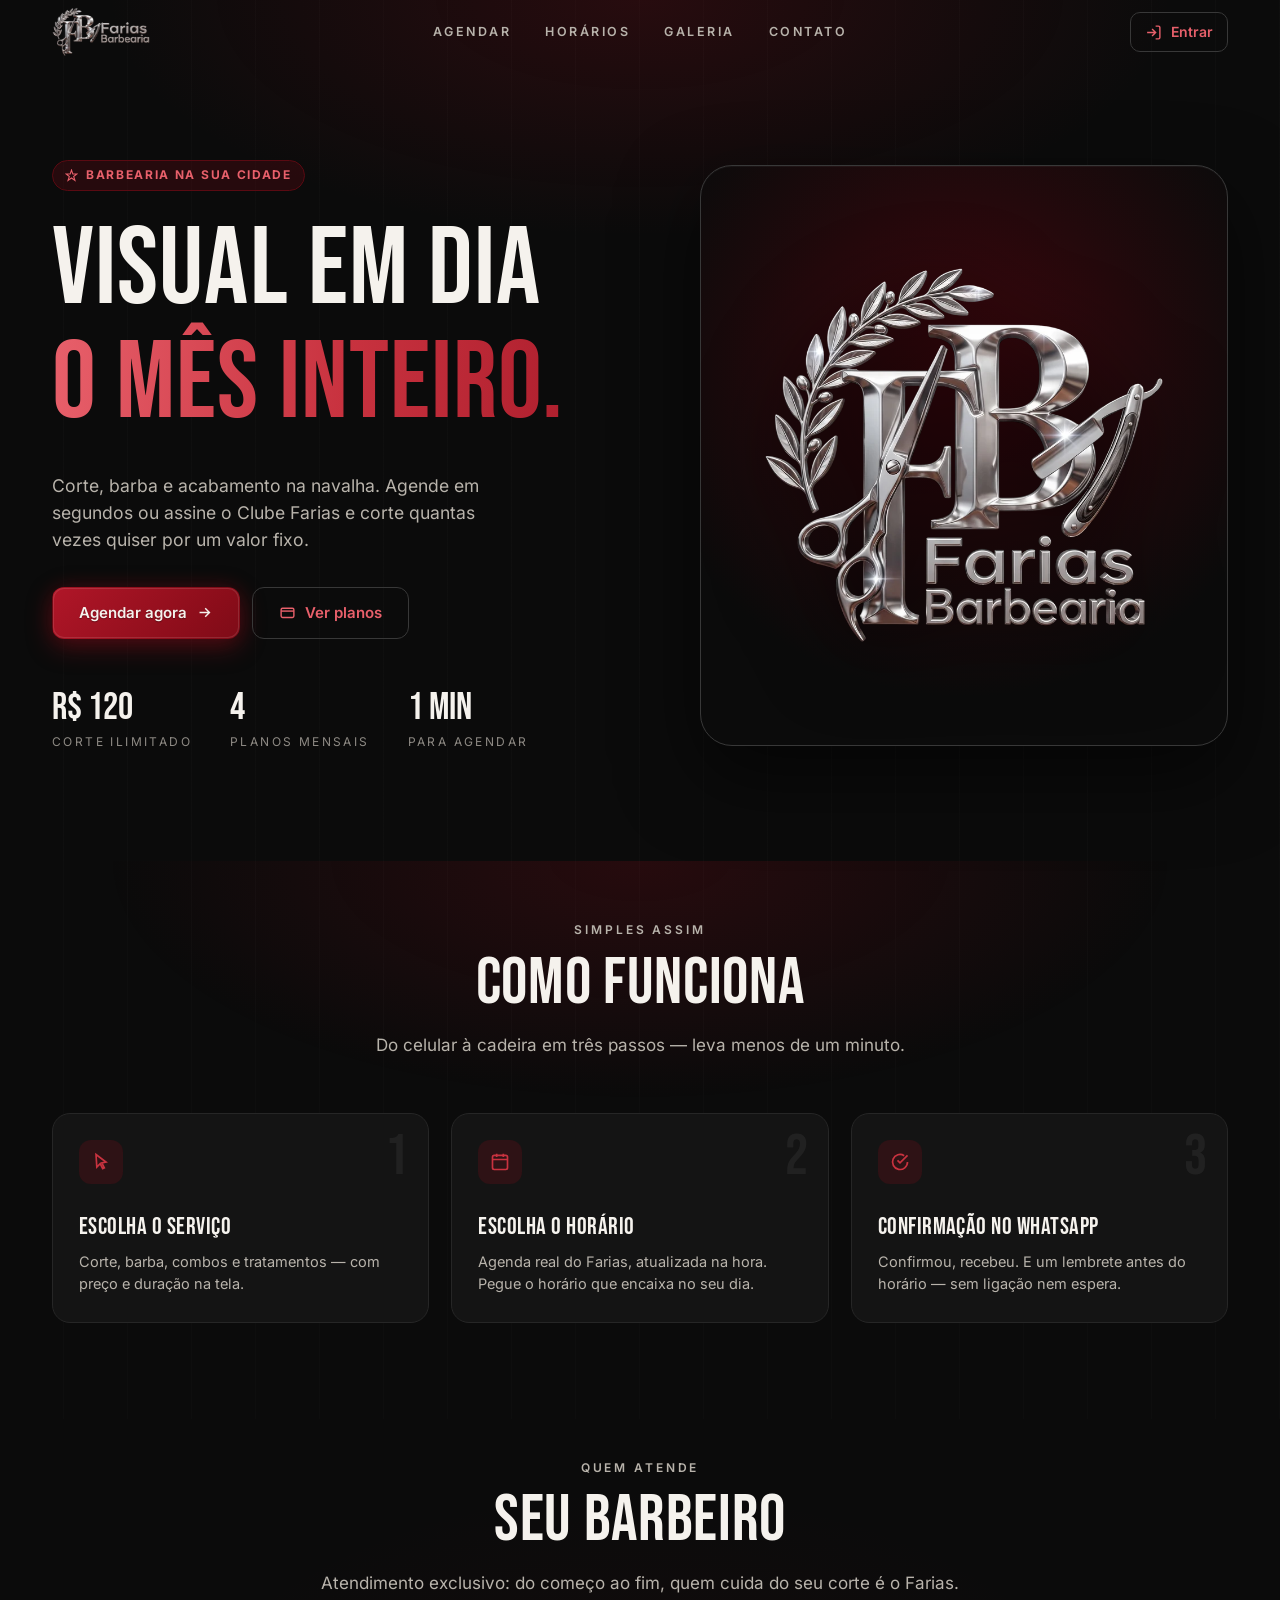
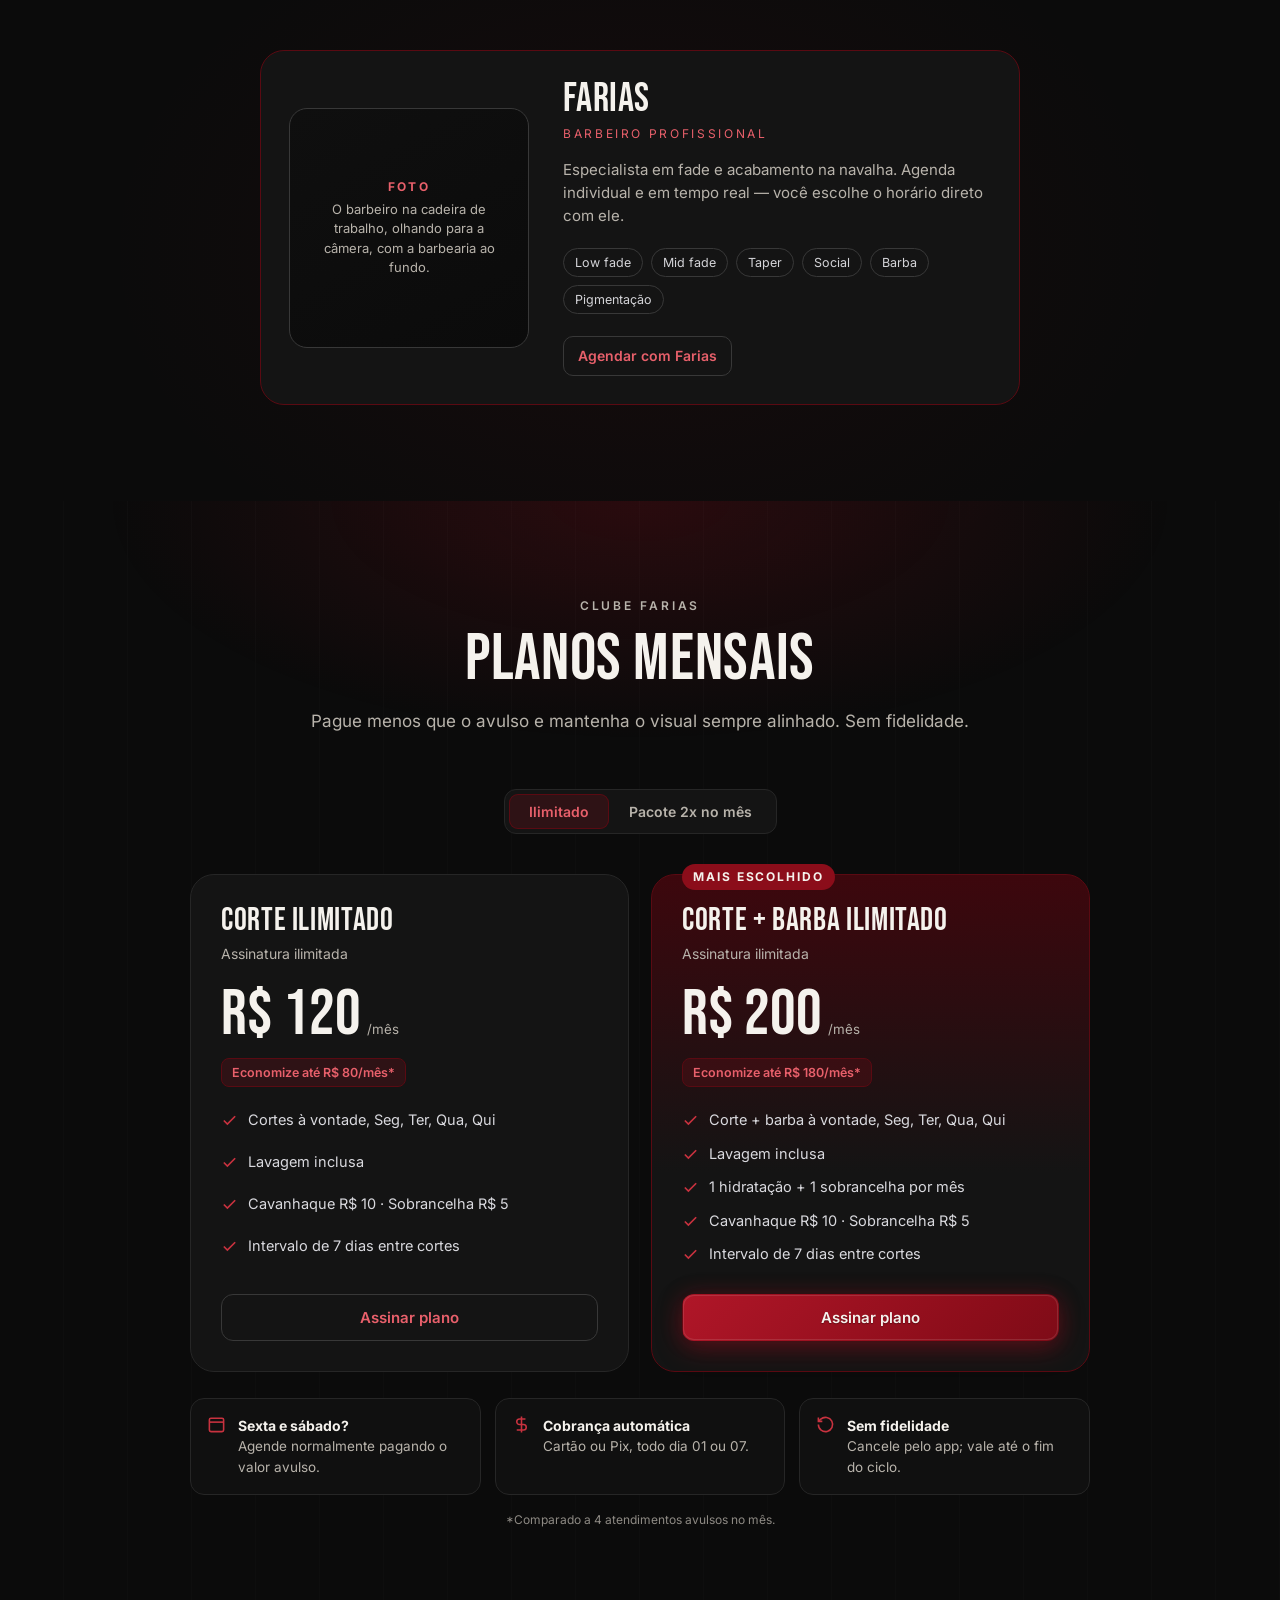
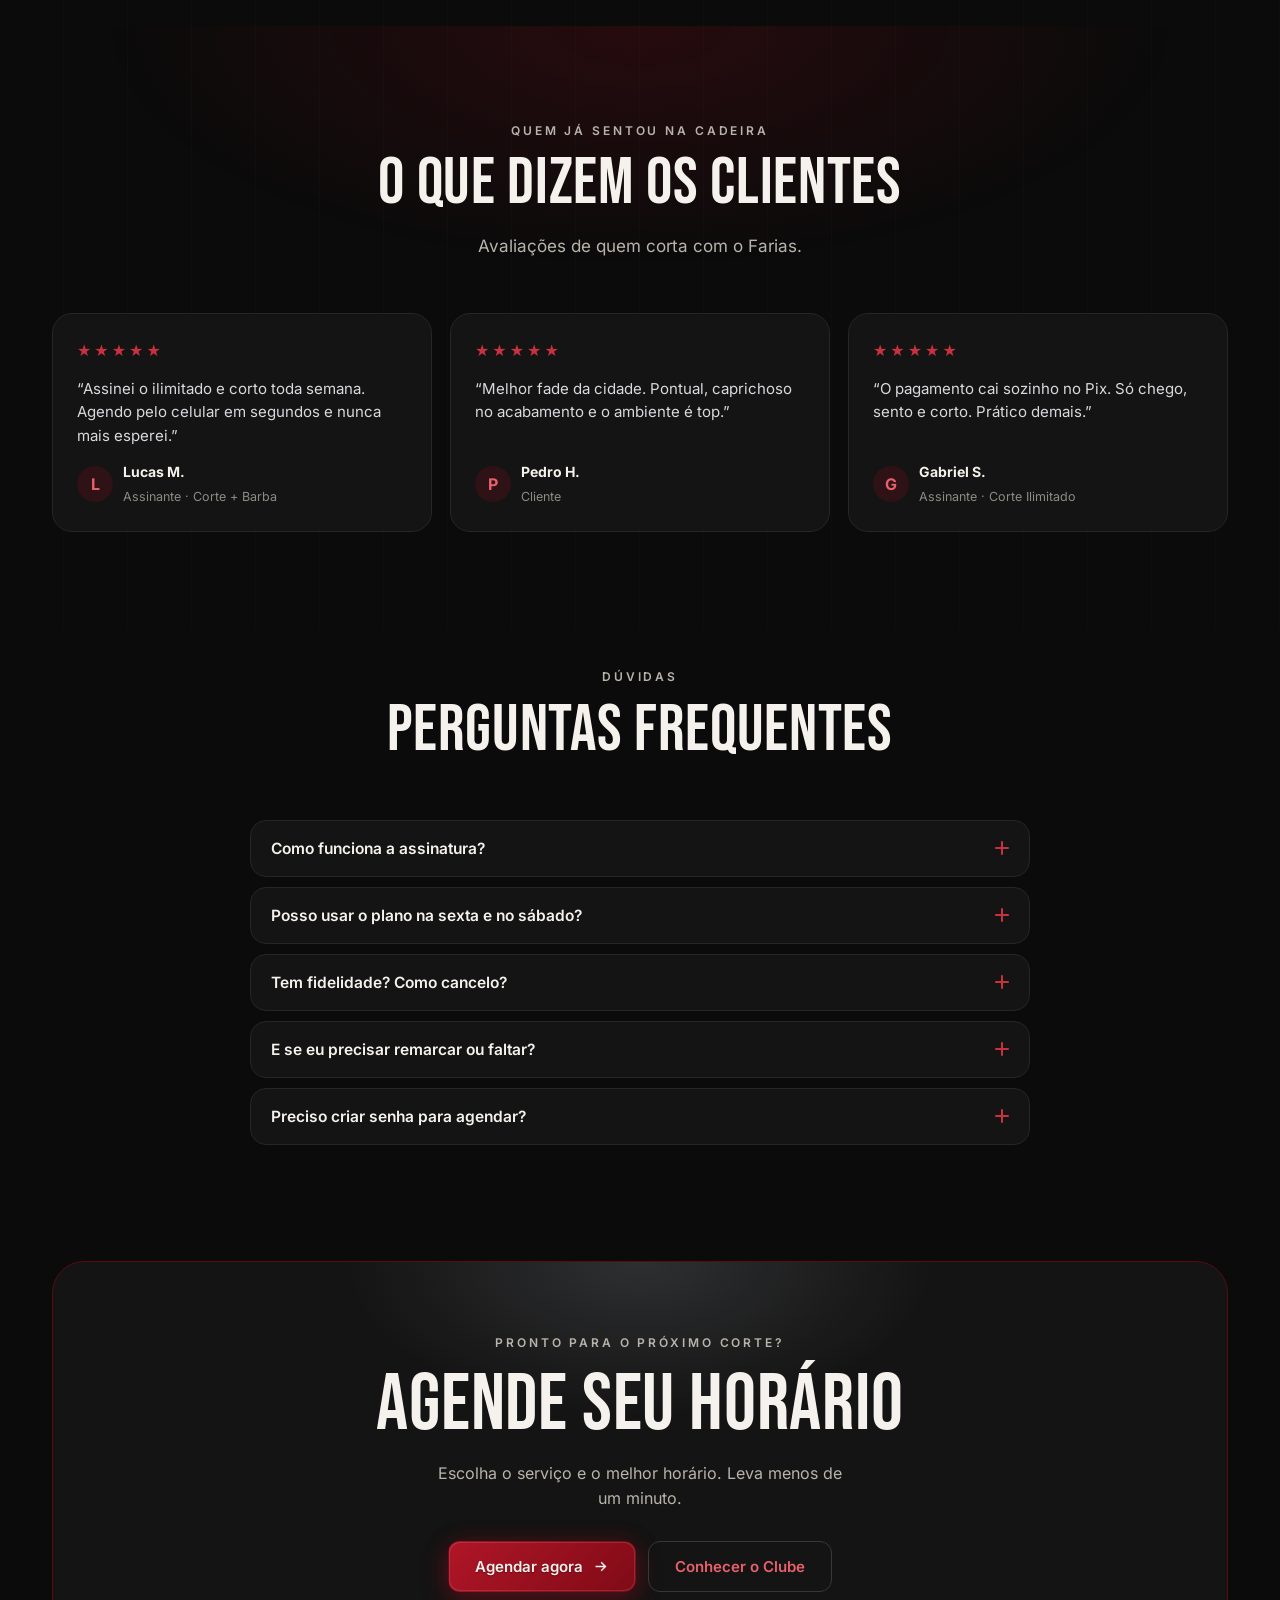
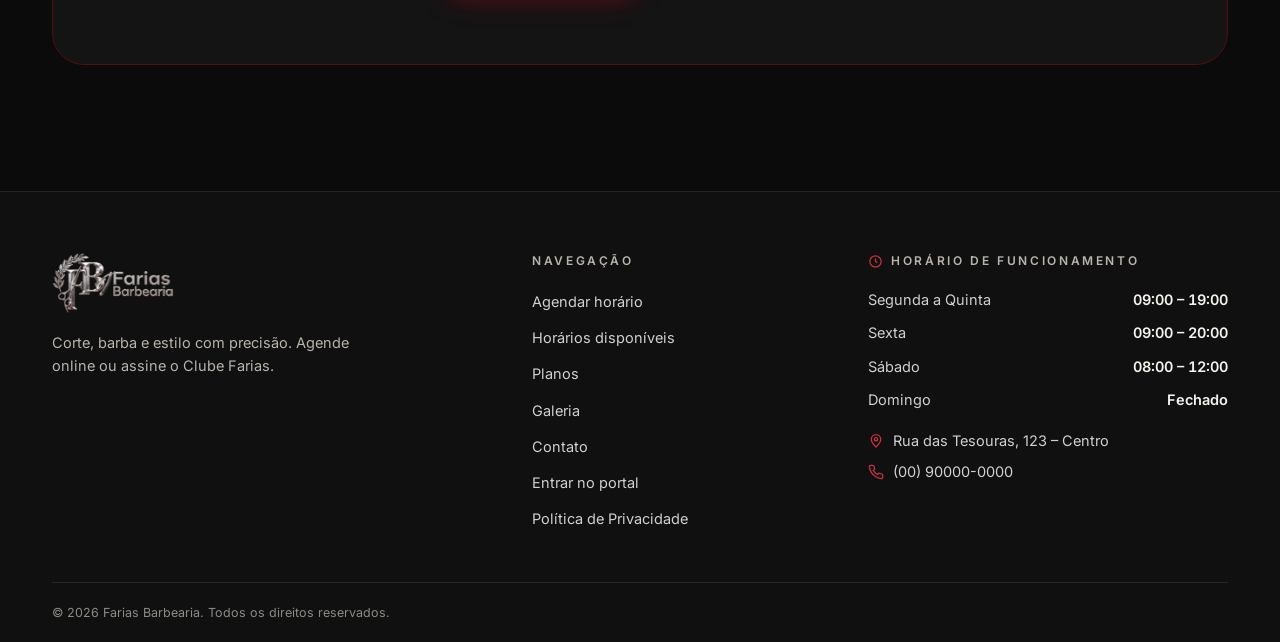
==== commit 87c85c1f: "Robô completo, financeiro restrito, aviso ao próximo, área do desenvolvedor, assinar com login e imp" ====
--- a/barber/index.html
+++ b/barber/index.html
@@ -261,9 +261,7 @@
     <div class="eyebrow">Assinatura</div>
     <h3 id="mtitle">Plano</h3>
     <div class="msum"><span style="color:var(--muted)">Valor mensal</span><b id="mprice">R$ 0</b></div>
-    <label class="t">Seus dados</label>
-    <input class="inp" id="sname" placeholder="Nome completo" aria-label="Nome completo" autocomplete="name">
-    <input class="inp" id="stel" inputmode="numeric" aria-label="WhatsApp com DDD" autocomplete="tel-national" placeholder="WhatsApp — (94) 9 0000-0000">
+    <p class="swho" id="swho"></p>
     <label class="t" style="margin-top:8px">Dia da cobrança</label>
     <div class="opts"><div class="opt on">Dia 01</div><div class="opt">Dia 07</div></div>
     <label class="t">Forma de pagamento</label>
@@ -272,6 +270,13 @@
     <p class="berr" id="serr"></p>
     <button class="btn btn-primary btn-pay" id="mconfirm" data-paybtn data-payic="pix">Confirmar assinatura</button>
   </div>
+  <div class="mbox" id="m3" style="display:none">
+    <button class="x" data-close>&times;</button>
+    <div class="eyebrow">Assinatura</div>
+    <h3>Você já tem um plano ativo</h3>
+    <p id="m3txt"></p>
+    <a href="assinante.html" class="btn btn-primary" style="margin-top:18px">Ir para minha área</a>
+  </div>
   <div class="mbox done" id="m2" style="display:none">
     <div class="ok"><svg width="30" height="30" viewBox="0 0 24 24" fill="none" stroke="currentColor" stroke-width="2.4"><path d="M20 6L9 17l-5-5"/></svg></div>
     <h3 class="bebas">Bem-vindo ao Clube!</h3>
--- a/barber/site.css
+++ b/barber/site.css
@@ -60,7 +60,7 @@
 .stats span{display:block;font-size:12px;letter-spacing:.2em;text-transform:uppercase;color:var(--dim);margin-top:6px}
 .brand-card{aspect-ratio:1/1.1;border-radius:32px;border:1px solid var(--line-2);background:radial-gradient(circle at 50% 35%,#3d070d,#0b0b0b 72%);display:grid;place-items:center;box-shadow:0 30px 80px rgba(0,0,0,.55),inset 0 1px 0 rgba(255,255,255,.04)}
 .brand-in{text-align:center}
-.big-mono{width:230px;height:230px;margin:0 auto 26px;border-radius:50%;border:3px solid #d4d4d8;display:grid;place-items:center;background:radial-gradient(circle at 32% 28%,#202350,#000000 75%);box-shadow:0 0 0 10px rgba(207,214,211,.05),0 20px 60px rgba(0,0,0,.6)}
+.big-mono{width:230px;height:230px;margin:0 auto 26px;border-radius:50%;border:3px solid #d4d4d8;display:grid;place-items:center;background:radial-gradient(circle at 32% 28%,#3d070d,#000000 75%);box-shadow:0 0 0 10px rgba(207,214,211,.05),0 20px 60px rgba(0,0,0,.6)}
 .big-mono span{font-family:"Bebas Neue";font-size:120px;line-height:1;background:linear-gradient(180deg,#fff,#b8b3ab);-webkit-background-clip:text;background-clip:text;color:transparent;letter-spacing:.02em}
 .brand-in h3{font-family:"Bebas Neue";font-weight:400;font-size:54px;letter-spacing:.08em;line-height:1;background:linear-gradient(180deg,#fafafa,#8a8a93);-webkit-background-clip:text;background-clip:text;color:transparent}
 .brand-in p{font-size:12px;letter-spacing:.4em;text-transform:uppercase;color:var(--teal);margin-top:8px}
@@ -99,7 +99,7 @@
 .switch button.on{background:var(--teal-bg);color:var(--teal-2);box-shadow:inset 0 0 0 1px var(--teal-d)}
 .plans{display:grid;grid-template-columns:repeat(2,1fr);gap:22px;max-width:900px;margin:0 auto}
 .plan{position:relative;background:var(--card);border:1px solid var(--line);border-radius:24px;padding:30px;display:flex;flex-direction:column}
-.plan.hot{border-color:var(--teal-d);background:linear-gradient(180deg,#1a2449,var(--card) 60%)}
+.plan.hot{border-color:var(--teal-d);background:linear-gradient(180deg,#3d070d,var(--card) 60%)}
 .badge{position:absolute;top:-11px;left:30px;background:var(--teal);color:#ffffff;font-size:12px;font-weight:800;letter-spacing:.16em;text-transform:uppercase;padding:4px 11px;border-radius:999px}
 .plan h3{font-family:"Bebas Neue";font-weight:400;font-size:32px;letter-spacing:.02em;line-height:1}
 .plan .sub{color:var(--muted);font-size:14px;margin:6px 0 22px}
@@ -551,7 +551,7 @@
   .hero{padding:28px 0 44px}
   .hero-grid{gap:0}
   .hero .brand-card{display:none}
-  .hero-grid>div:first-child::before{content:"FB";display:grid;place-items:center;width:58px;height:58px;margin:0 0 14px;border-radius:50%;border:1.5px solid #cfd6d3;font-family:"Bebas Neue";font-size:26px;color:#e8eaf6;background:radial-gradient(circle at 32% 28%,#252866,#030308 75%)}
+  .hero-grid>div:first-child::before{content:"FB";display:grid;place-items:center;width:58px;height:58px;margin:0 0 14px;border-radius:50%;border:1.5px solid #cfd6d3;font-family:"Bebas Neue";font-size:26px;color:#e8eaf6;background:radial-gradient(circle at 32% 28%,#3d070d,#0b0b0b 75%)}
   .pill{font-size:12px;padding:4px 10px;margin-bottom:14px;letter-spacing:.12em}
   .pill svg{width:11px;height:11px}
   .hero h1{font-size:44px}
@@ -737,7 +737,7 @@
 .prof-b{border-color:rgba(245,242,237,.18)}
 .menu a:hover,.menu a.on,.barber .role,.foot ul a:hover,.crumb a:hover{color:var(--teal-2)}
 /* cabeçalho: quase transparente no topo (só a linha), sólido ao rolar */
-header{background:rgba(11,11,11,.12)!important;border-bottom:1px solid rgba(245,242,237,.08)!important;box-shadow:none;transition:background .35s,box-shadow .35s,backdrop-filter .35s}
+header{background:rgba(11,11,11,0)!important;border-bottom:0!important;box-shadow:none;transition:background .35s,box-shadow .35s,backdrop-filter .35s}
 header.scrolled{background:rgba(11,11,11,.9)!important;box-shadow:0 10px 30px rgba(0,0,0,.5);-webkit-backdrop-filter:blur(12px);backdrop-filter:blur(12px)}
 .mtop{background:rgba(11,11,11,.94)!important}
 /* movimento e relevo */
@@ -750,3 +750,8 @@
 .wrow{transition:background .2s}.ccard,.rev,.faq-i{transition:border-color .25s,transform .25s,box-shadow .25s}
 .book{box-shadow:0 24px 70px rgba(0,0,0,.5),0 0 60px rgba(139,13,26,.10)}
 .cf-card{animation:pop .5s cubic-bezier(.2,.7,.2,1) both}
+/* o brilho do topo passa por trás do cabeçalho transparente */
+main>.glow:first-child::before{top:-66px}
+.chip.c-info{color:#d6cfc4;background:rgba(245,242,237,.08)}
+/* assinatura: quem está assinando (logado) */
+.swho{font-size:14px;color:var(--muted);margin:4px 0 14px}.swho b{color:var(--text,#f5f2ed)}
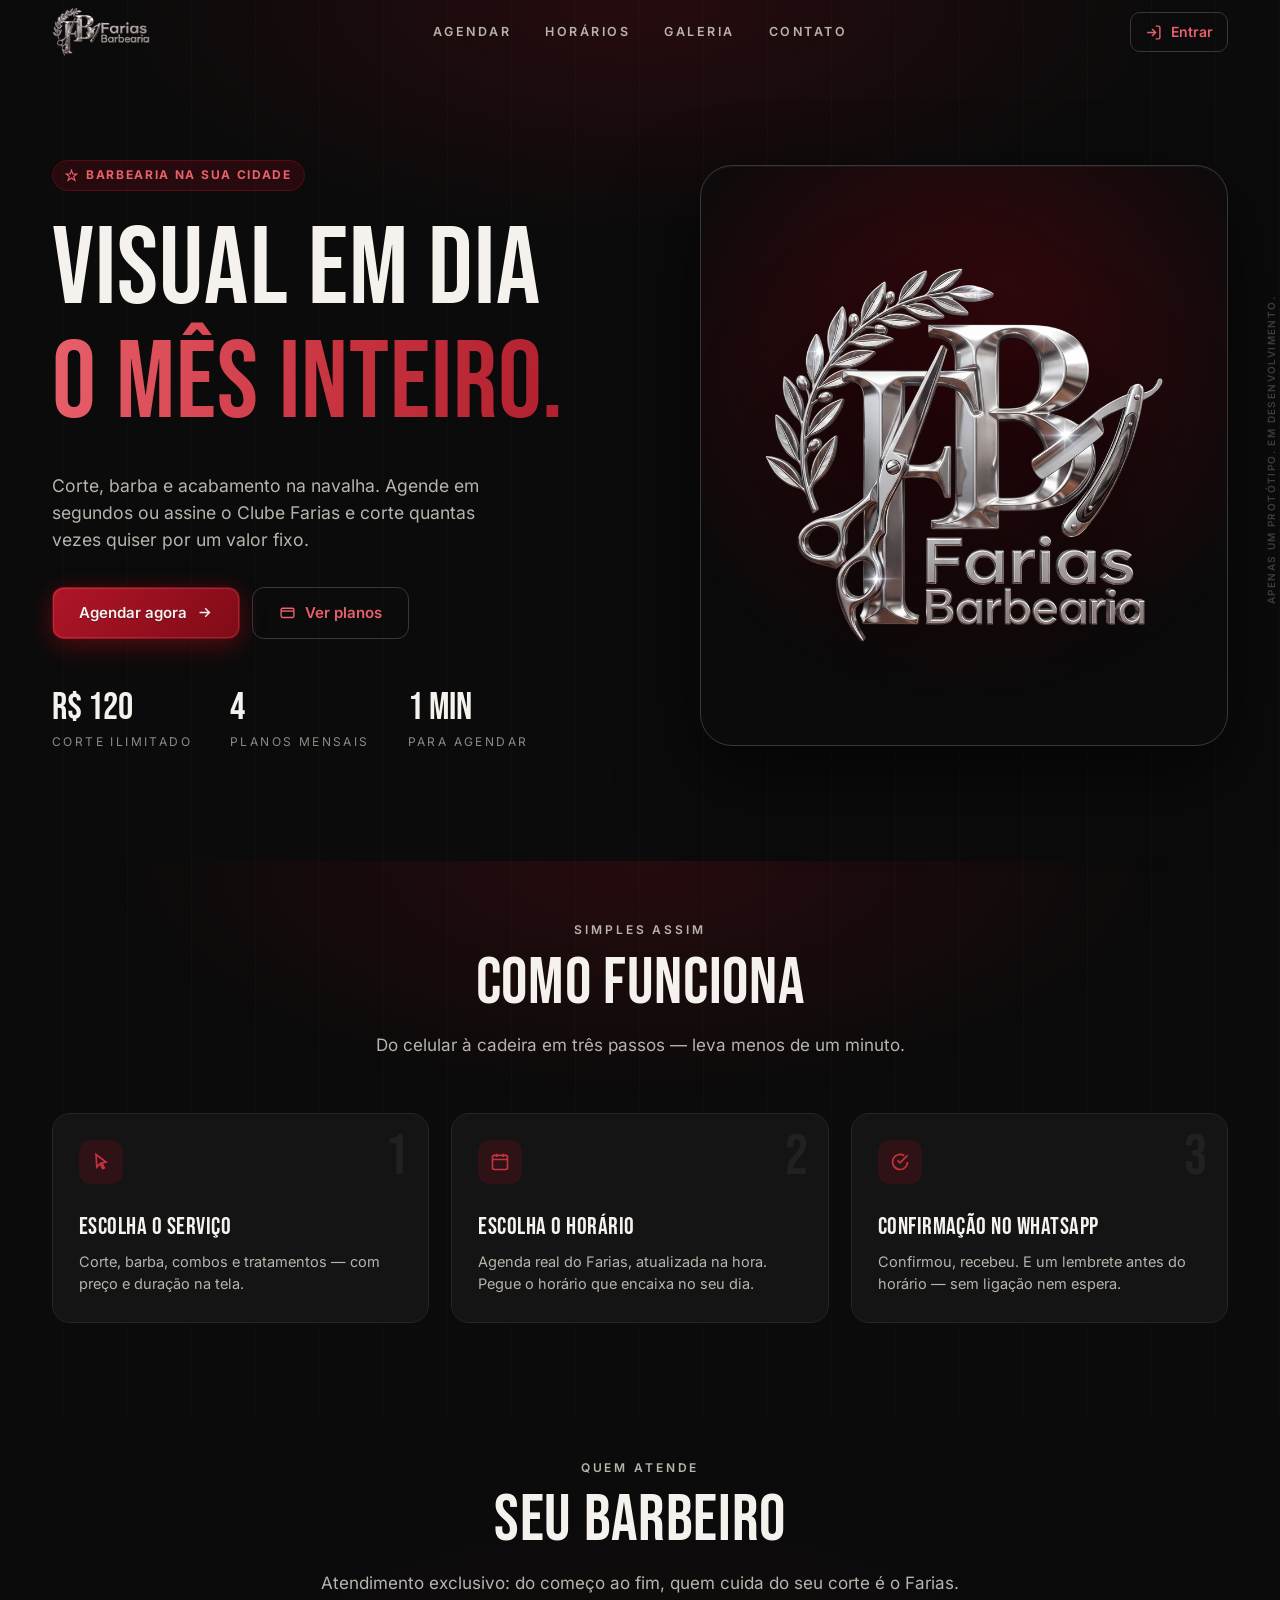
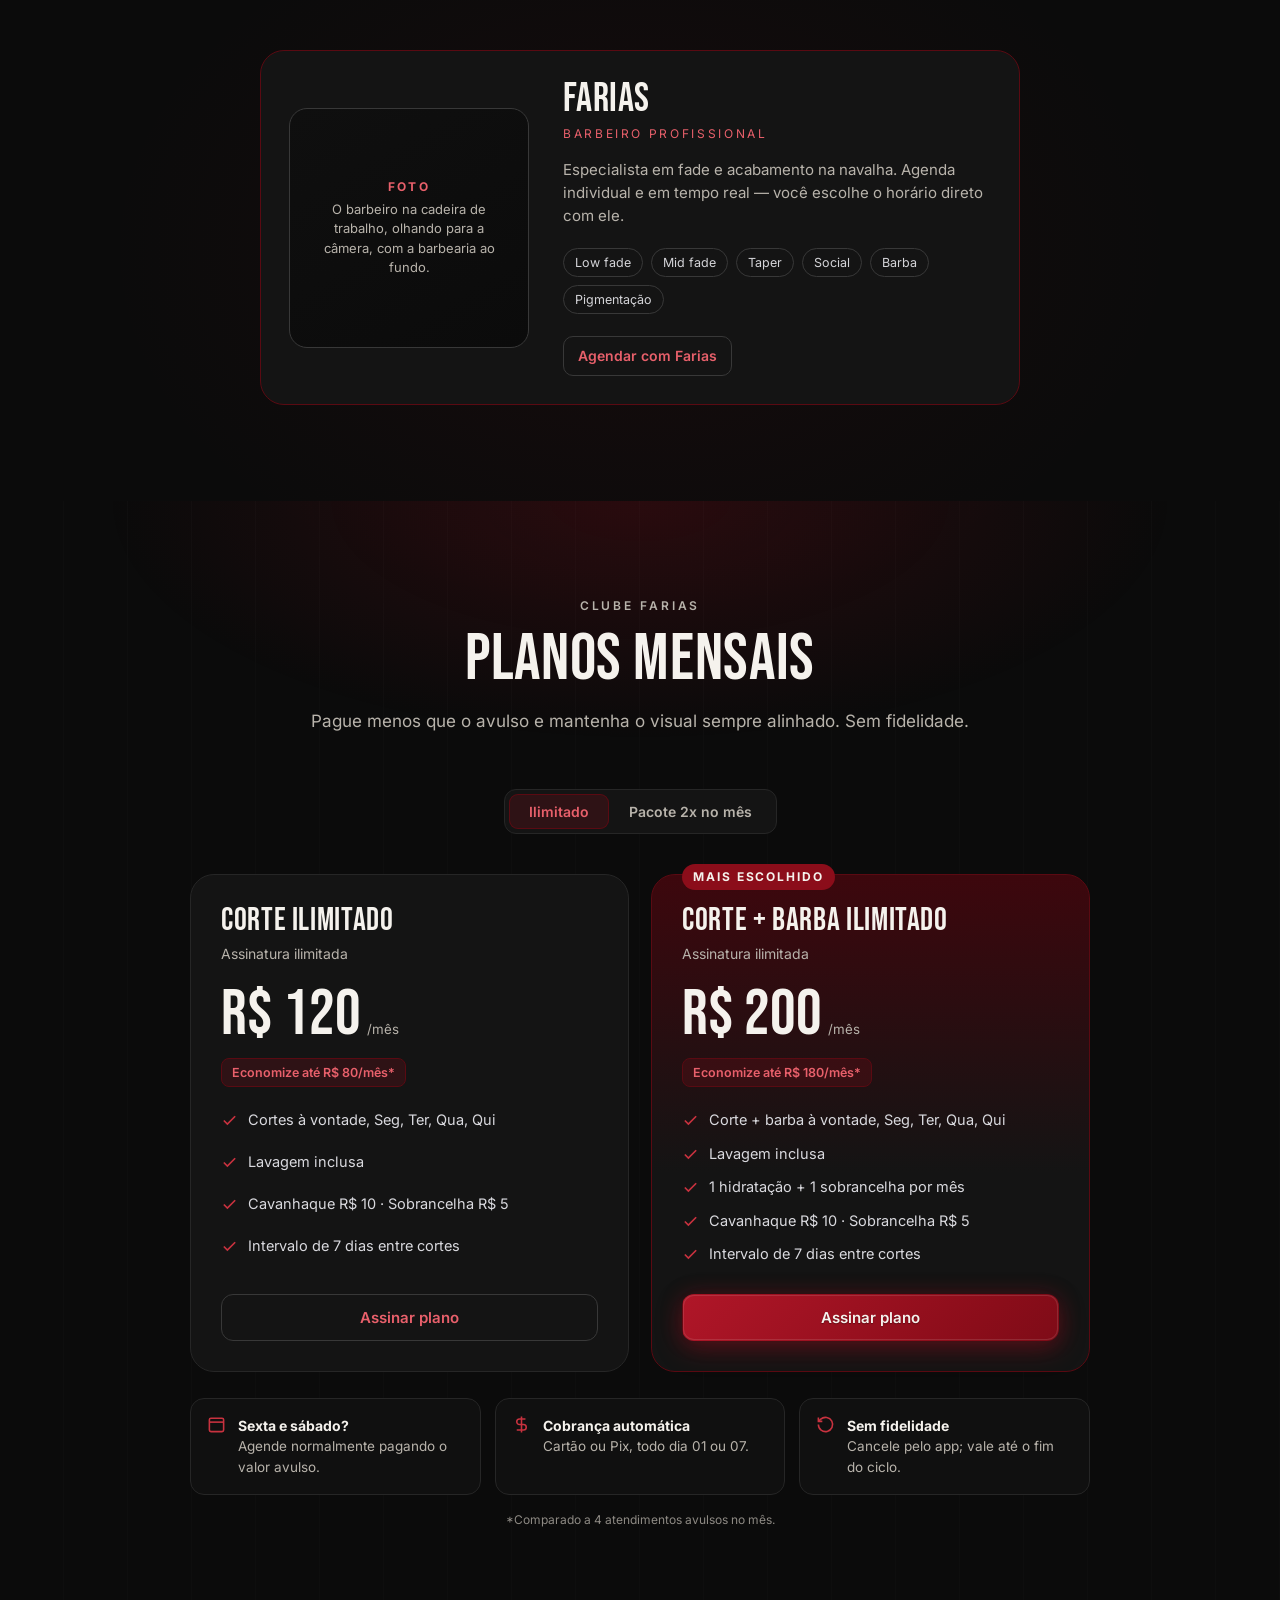
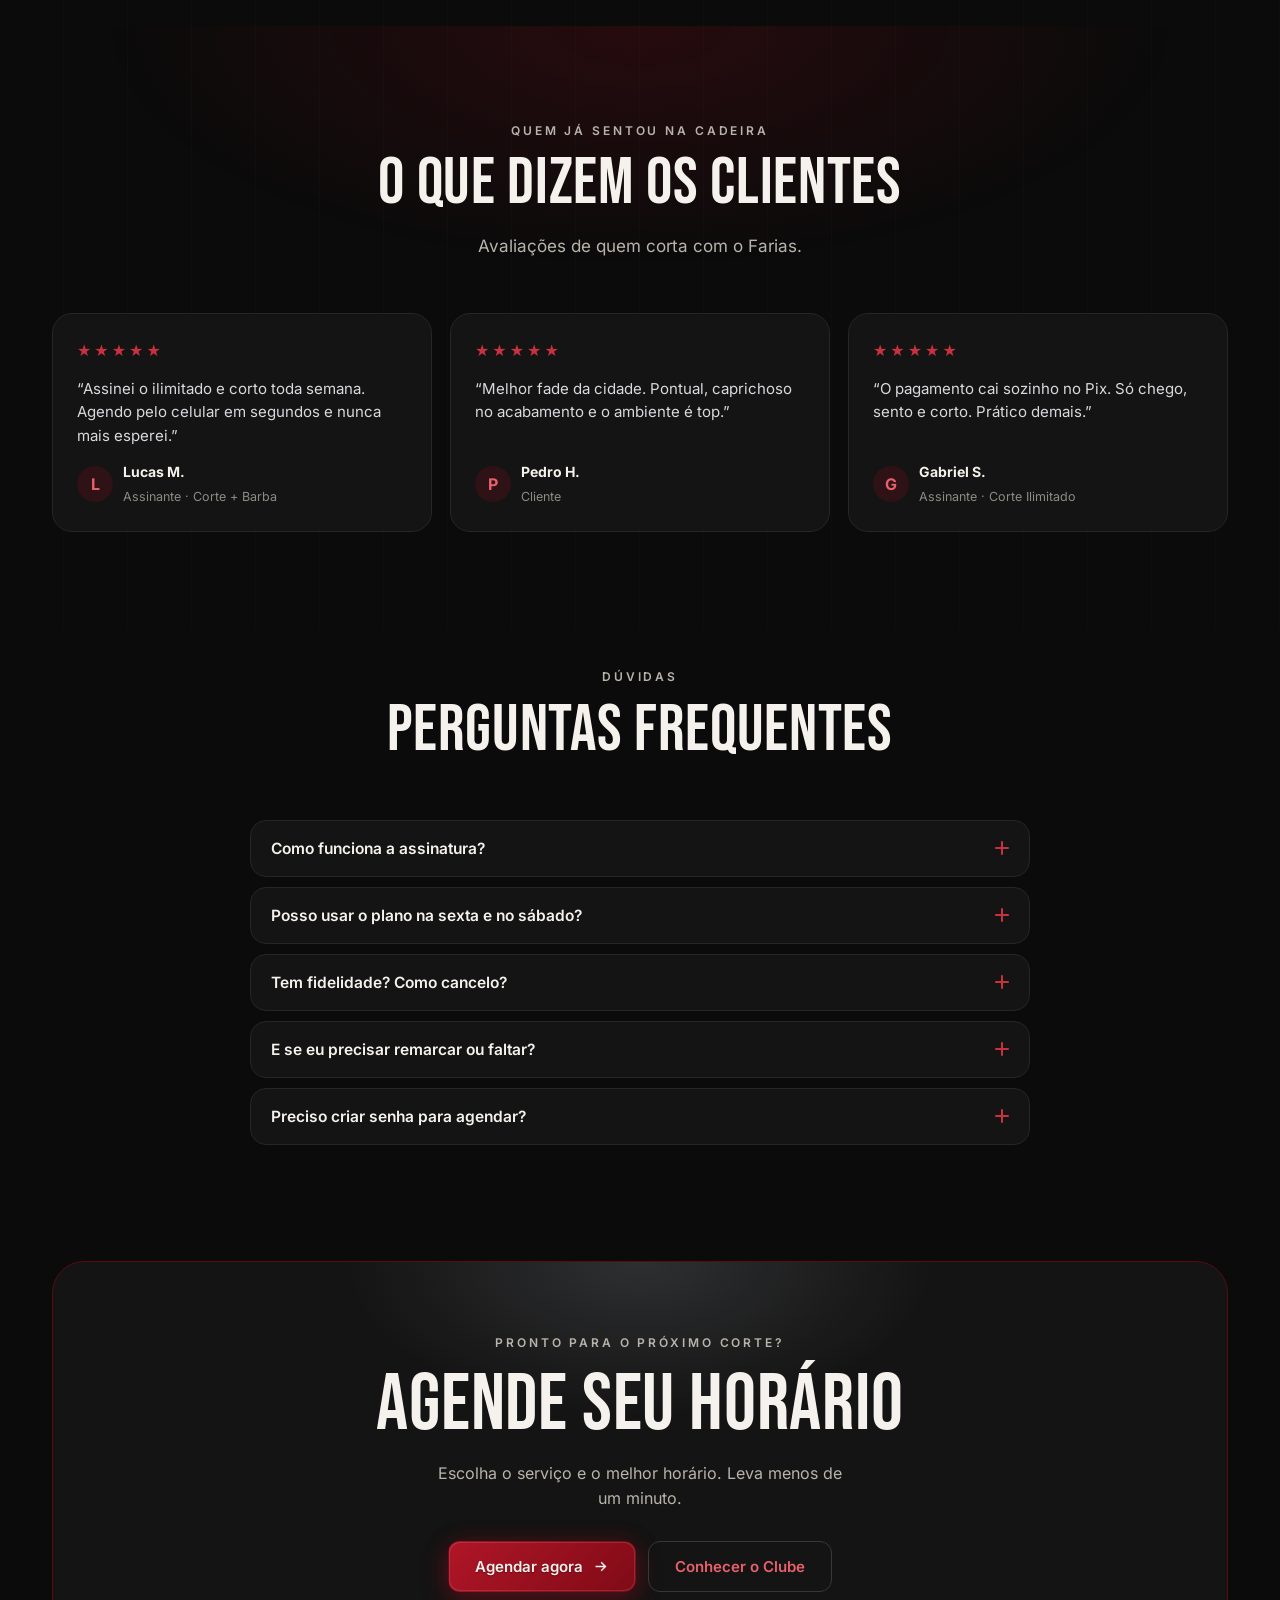
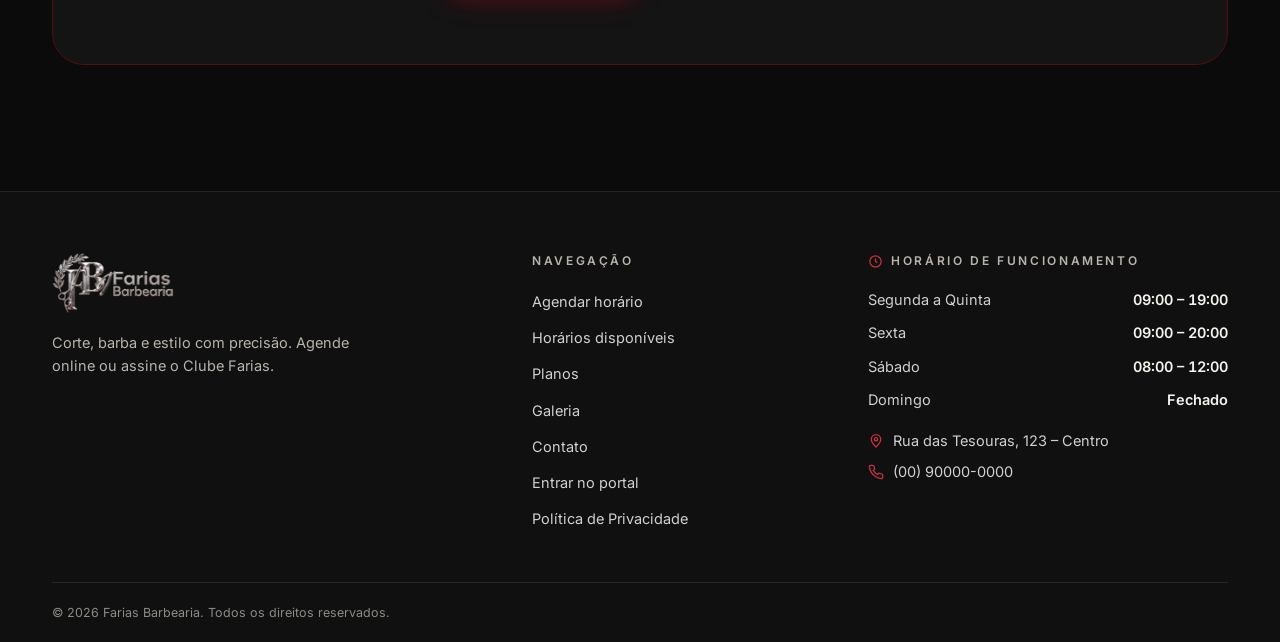
==== commit 63656225: "Marca d'água temporária 'Apenas um protótipo. Em desenvolvimento.' em todas as páginas Texto vertica" ====
--- a/barber/index.html
+++ b/barber/index.html
@@ -3,7 +3,7 @@
 <head>
 <meta charset="utf-8">
 <meta name="viewport" content="width=device-width, initial-scale=1">
-<script src="guard.js"></script>
+<script src="guard.js?v=20261117a"></script>
 <title>Farias Barbearia | Barbearia premium</title>
 <meta name="description" content="Farias Barbearia — corte, barba e assinatura mensal na sua cidade. Agende seu horário online.">
 <link rel="preload" href="fonts/bebas-neue.woff2" as="font" type="font/woff2" crossorigin>
@@ -24,7 +24,7 @@
 <script type="application/ld+json">{"@context": "https://schema.org", "@type": "BarberShop", "name": "Farias Barbearia", "url": "https://agendamento.farias.app.br/barber/", "telephone": "+55-00-90000-0000", "priceRange": "R$ 15 – R$ 200", "address": {"@type": "PostalAddress", "streetAddress": "Rua das Tesouras, 123", "addressLocality": "Centro", "addressRegion": "BR", "addressCountry": "BR"}, "openingHoursSpecification": [{"@type": "OpeningHoursSpecification", "dayOfWeek": ["Monday", "Tuesday", "Wednesday", "Thursday"], "opens": "09:00", "closes": "19:00"}, {"@type": "OpeningHoursSpecification", "dayOfWeek": "Friday", "opens": "09:00", "closes": "20:00"}, {"@type": "OpeningHoursSpecification", "dayOfWeek": "Saturday", "opens": "08:00", "closes": "12:00"}]}</script>
 <meta name="theme-color" content="#0b0b0b">
 <link rel="preload" href="logo.webp" as="image" type="image/webp">
-<link rel="stylesheet" href="site.css">
+<link rel="stylesheet" href="site.css?v=20261117a">
 </head>
 <body>
 <a class="skip" href="#main">Pular para o conteúdo</a>
@@ -284,8 +284,8 @@
     <a href="agendar.html?cat=ass" class="btn btn-primary" style="margin-top:20px">Agendar primeiro corte</a><a href="assinante.html" class="btn btn-ghost" style="margin-top:10px">Ir para minha área</a>
   </div>
 </div>
-<script src="store.js"></script>
-<script src="pay.js"></script>
-<script src="site.js"></script>
+<script src="store.js?v=20261117a"></script>
+<script src="pay.js?v=20261117a"></script>
+<script src="site.js?v=20261117a"></script>
 </body>
 </html>
--- a/barber/site.css
+++ b/barber/site.css
@@ -755,3 +755,15 @@
 .chip.c-info{color:#d6cfc4;background:rgba(245,242,237,.08)}
 /* assinatura: quem está assinando (logado) */
 .swho{font-size:14px;color:var(--muted);margin:4px 0 14px}.swho b{color:var(--text,#f5f2ed)}
+/* breadcrumb dentro da primeira seção: o brilho do fundo começa atrás do cabeçalho, sem faixa escura */
+.page-first>.crumb-wrap{padding-top:0;margin-bottom:26px}
+/* setas de 7 em 7 dias (agendar, horários, remarcar) */
+.pgnav{display:flex;align-items:center;justify-content:space-between;gap:10px;margin:0 0 12px}
+.pgnav span{font-size:13px;font-weight:600;color:var(--muted);letter-spacing:.04em}
+.pgb{width:40px;height:40px;border-radius:12px;border:1px solid var(--line);background:var(--bg-2);color:var(--txt);font-size:22px;line-height:1;cursor:pointer;display:inline-flex;align-items:center;justify-content:center}
+.pgb:hover:not(:disabled){border-color:var(--teal);color:var(--teal-2)}
+.pgb:disabled{opacity:.3;cursor:default}
+#wnav{padding:14px 22px 0;margin:0}
+/* TEMPORÁRIO: marca d'água de protótipo (remover quando o site for para produção) */
+body::after{content:"Apenas um protótipo. Em desenvolvimento.";position:fixed;right:4px;top:50%;transform:translateY(-50%) rotate(180deg);writing-mode:vertical-rl;font:600 10px/1 Inter,system-ui,sans-serif;letter-spacing:.14em;text-transform:uppercase;color:rgba(245,242,237,.22);pointer-events:none;user-select:none;z-index:9999;white-space:nowrap}
+@media print{body::after{display:none}}
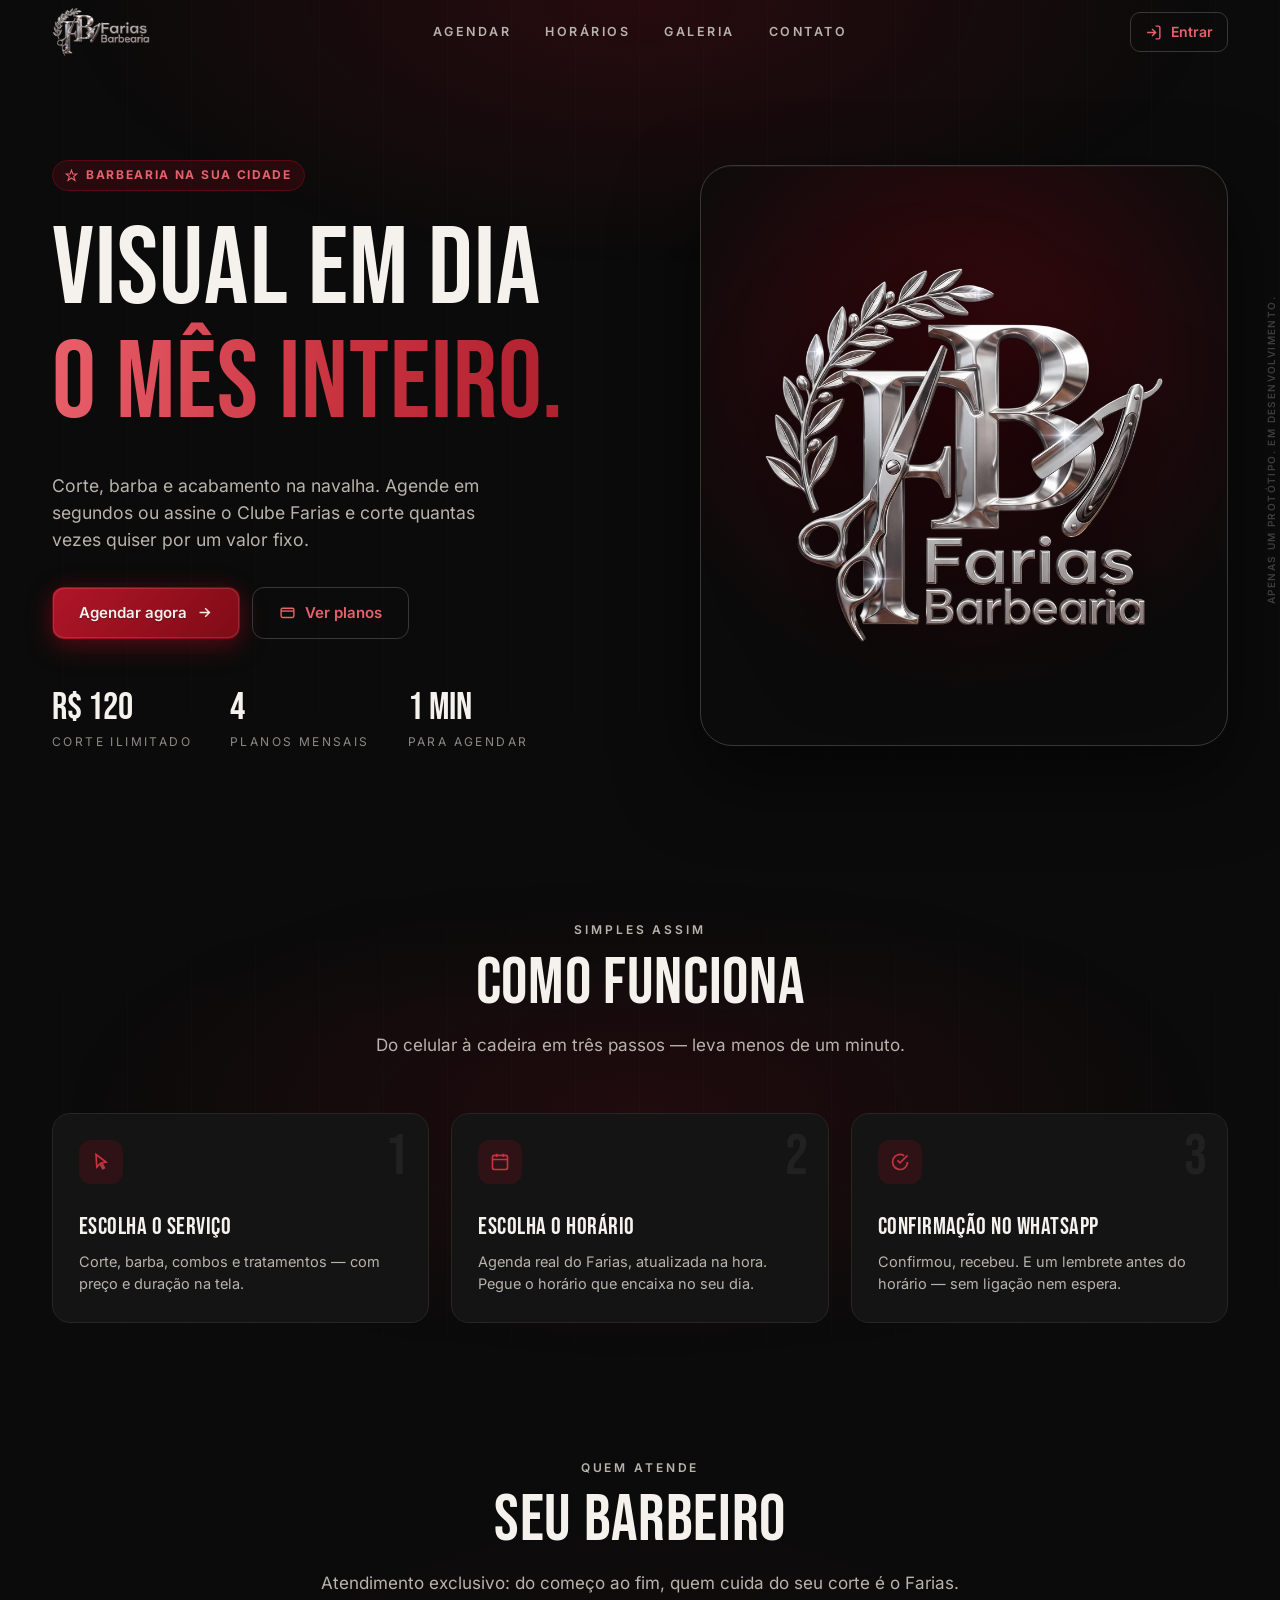
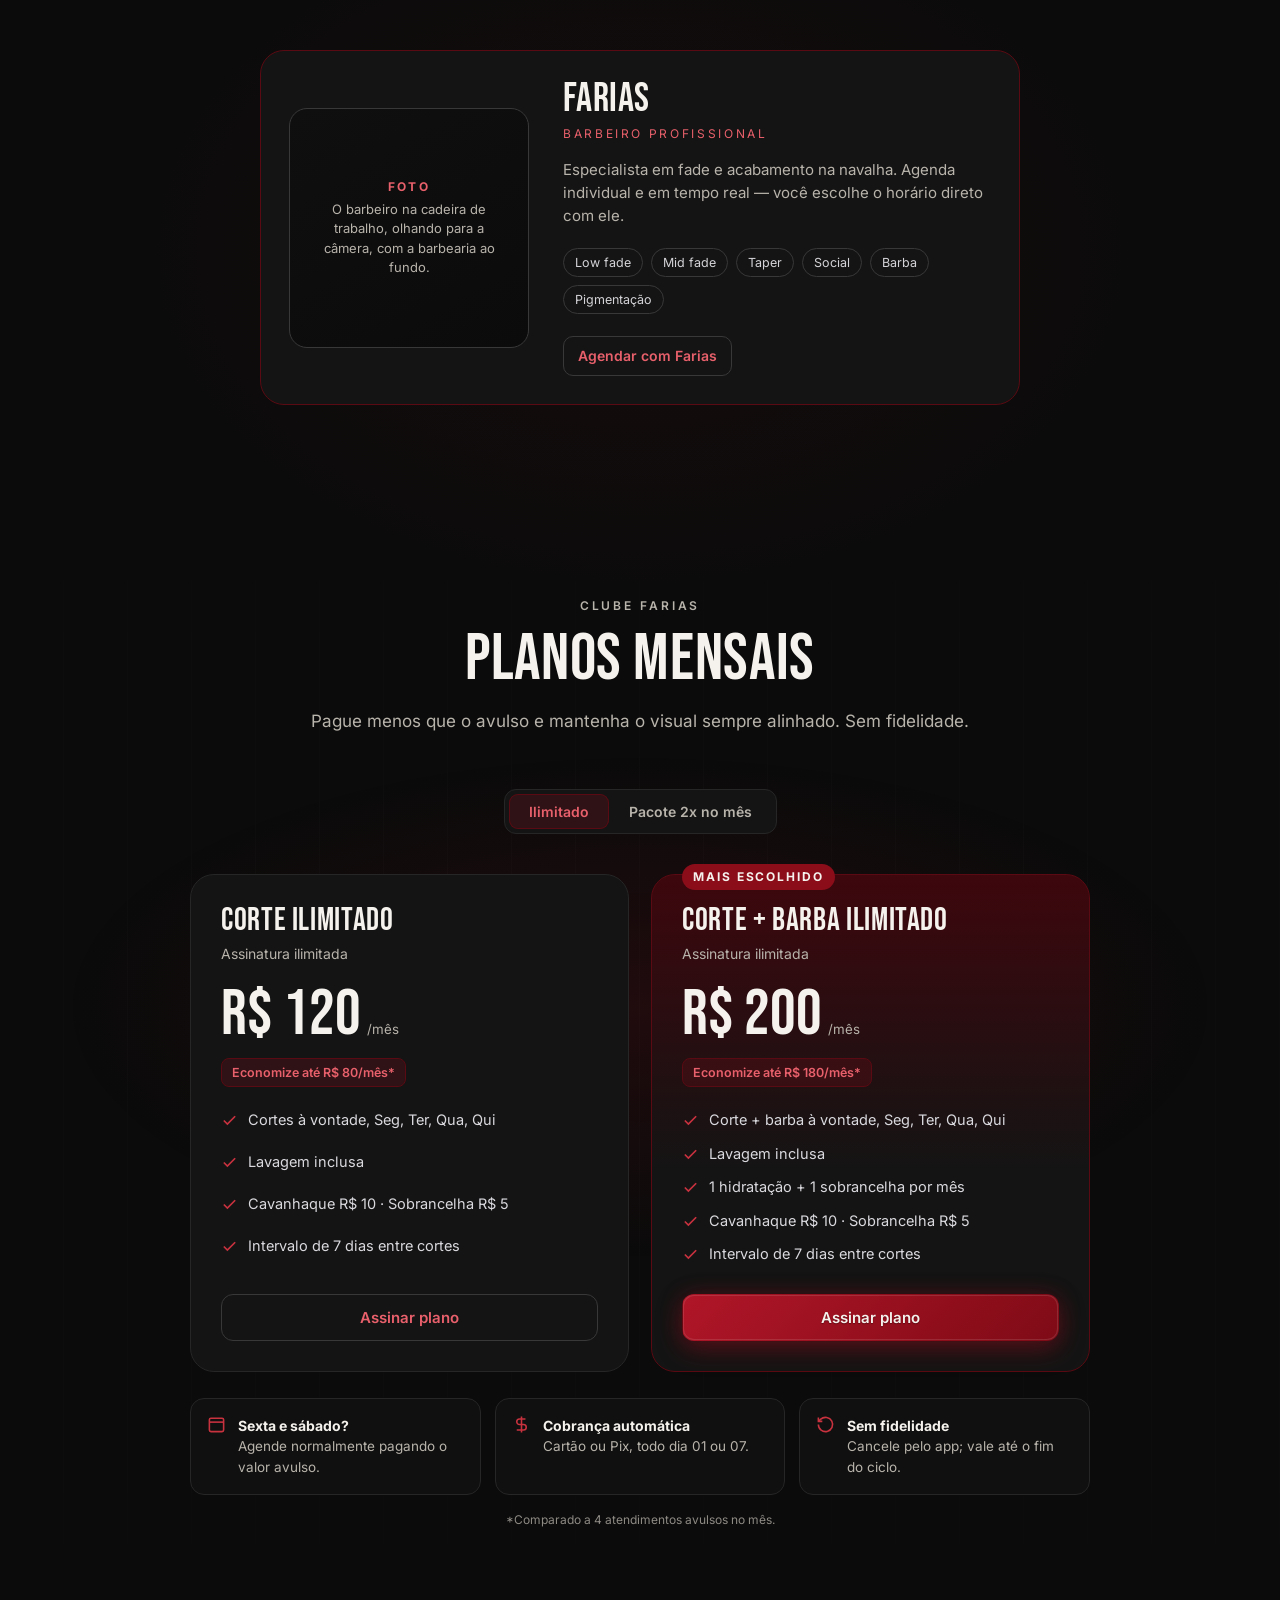
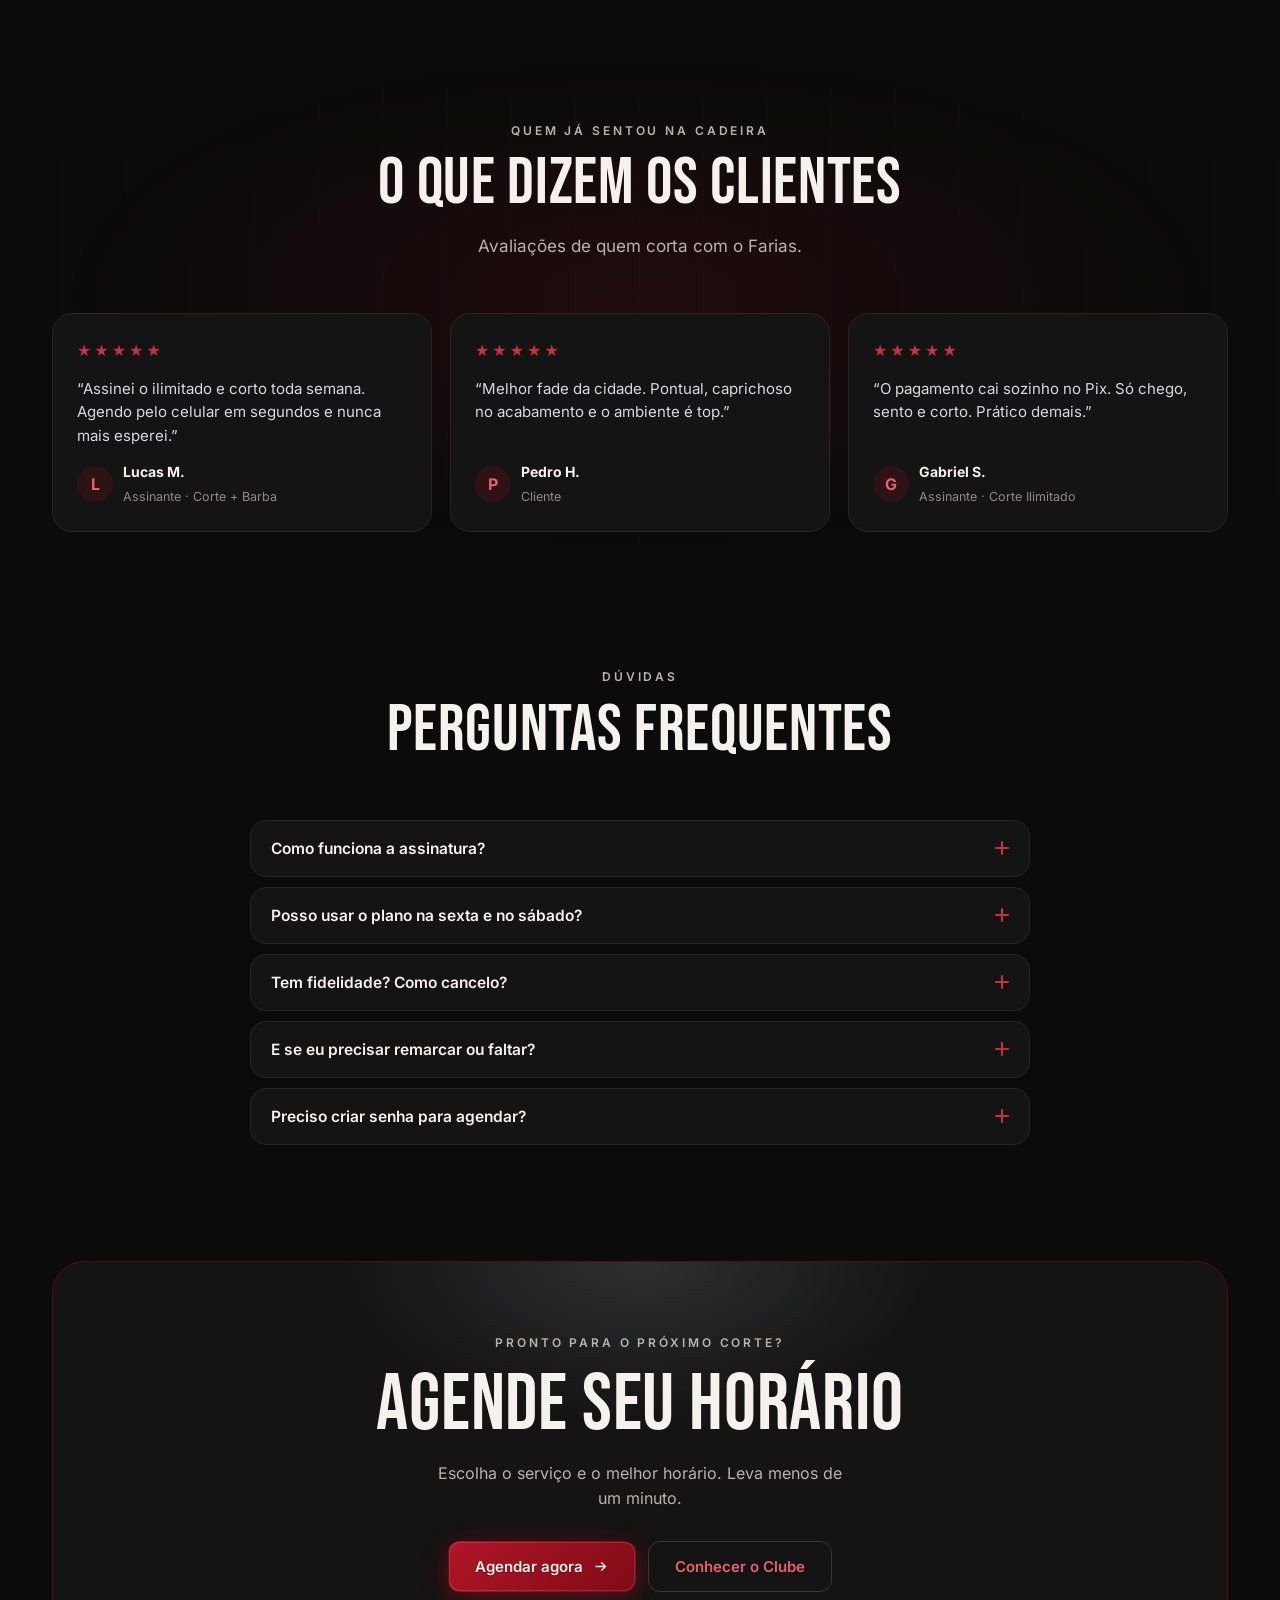
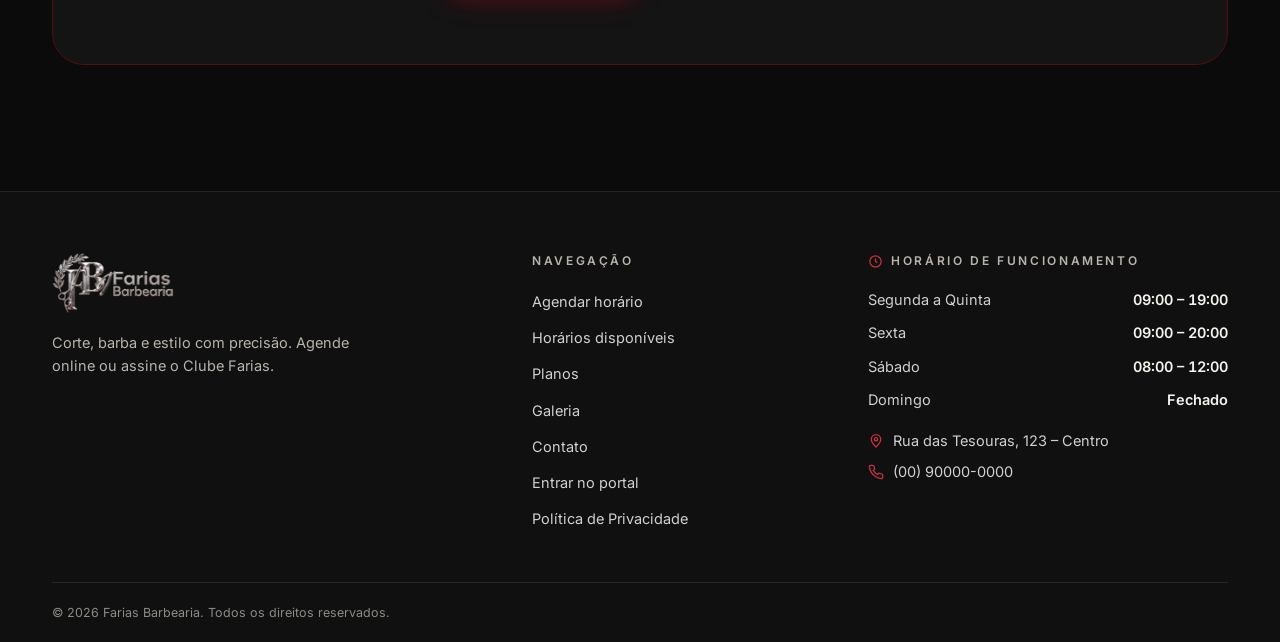
==== commit 81c5a1dc: "Site: brilho das seções esmaece nas bordas, sem faixa escura entre seções O brilho e as listras do f" ====
--- a/barber/index.html
+++ b/barber/index.html
@@ -3,7 +3,7 @@
 <head>
 <meta charset="utf-8">
 <meta name="viewport" content="width=device-width, initial-scale=1">
-<script src="guard.js?v=20261117a"></script>
+<script src="guard.js?v=20261117b"></script>
 <title>Farias Barbearia | Barbearia premium</title>
 <meta name="description" content="Farias Barbearia — corte, barba e assinatura mensal na sua cidade. Agende seu horário online.">
 <link rel="preload" href="fonts/bebas-neue.woff2" as="font" type="font/woff2" crossorigin>
@@ -24,7 +24,7 @@
 <script type="application/ld+json">{"@context": "https://schema.org", "@type": "BarberShop", "name": "Farias Barbearia", "url": "https://agendamento.farias.app.br/barber/", "telephone": "+55-00-90000-0000", "priceRange": "R$ 15 – R$ 200", "address": {"@type": "PostalAddress", "streetAddress": "Rua das Tesouras, 123", "addressLocality": "Centro", "addressRegion": "BR", "addressCountry": "BR"}, "openingHoursSpecification": [{"@type": "OpeningHoursSpecification", "dayOfWeek": ["Monday", "Tuesday", "Wednesday", "Thursday"], "opens": "09:00", "closes": "19:00"}, {"@type": "OpeningHoursSpecification", "dayOfWeek": "Friday", "opens": "09:00", "closes": "20:00"}, {"@type": "OpeningHoursSpecification", "dayOfWeek": "Saturday", "opens": "08:00", "closes": "12:00"}]}</script>
 <meta name="theme-color" content="#0b0b0b">
 <link rel="preload" href="logo.webp" as="image" type="image/webp">
-<link rel="stylesheet" href="site.css?v=20261117a">
+<link rel="stylesheet" href="site.css?v=20261117b">
 </head>
 <body>
 <a class="skip" href="#main">Pular para o conteúdo</a>
@@ -284,8 +284,8 @@
     <a href="agendar.html?cat=ass" class="btn btn-primary" style="margin-top:20px">Agendar primeiro corte</a><a href="assinante.html" class="btn btn-ghost" style="margin-top:10px">Ir para minha área</a>
   </div>
 </div>
-<script src="store.js?v=20261117a"></script>
-<script src="pay.js?v=20261117a"></script>
-<script src="site.js?v=20261117a"></script>
+<script src="store.js?v=20261117b"></script>
+<script src="pay.js?v=20261117b"></script>
+<script src="site.js?v=20261117b"></script>
 </body>
 </html>
--- a/barber/site.css
+++ b/barber/site.css
@@ -764,6 +764,12 @@
 .pgb:hover:not(:disabled){border-color:var(--teal);color:var(--teal-2)}
 .pgb:disabled{opacity:.3;cursor:default}
 #wnav{padding:14px 22px 0;margin:0}
+/* brilho das seções: esmaece nas bordas de cima e de baixo para não formar faixa entre uma seção e outra */
+.glow::before{background:radial-gradient(820px 360px at 50% 45%,rgba(139,13,26,.17),transparent 70%),repeating-linear-gradient(90deg,transparent 0 63px,rgba(245,242,237,.012) 63px 64px);
+  -webkit-mask-image:linear-gradient(to bottom,transparent 0,#000 160px,#000 calc(100% - 160px),transparent 100%);mask-image:linear-gradient(to bottom,transparent 0,#000 160px,#000 calc(100% - 160px),transparent 100%)}
+/* primeira seção da página: o brilho continua atrás do cabeçalho e só esmaece embaixo */
+main>.glow:first-child::before{background:radial-gradient(820px 380px at 50% 0,rgba(139,13,26,.22),transparent 70%),repeating-linear-gradient(90deg,transparent 0 63px,rgba(245,242,237,.012) 63px 64px);
+  -webkit-mask-image:linear-gradient(to bottom,#000 0,#000 calc(100% - 180px),transparent 100%);mask-image:linear-gradient(to bottom,#000 0,#000 calc(100% - 180px),transparent 100%)}
 /* TEMPORÁRIO: marca d'água de protótipo (remover quando o site for para produção) */
 body::after{content:"Apenas um protótipo. Em desenvolvimento.";position:fixed;right:4px;top:50%;transform:translateY(-50%) rotate(180deg);writing-mode:vertical-rl;font:600 10px/1 Inter,system-ui,sans-serif;letter-spacing:.14em;text-transform:uppercase;color:rgba(245,242,237,.22);pointer-events:none;user-select:none;z-index:9999;white-space:nowrap}
 @media print{body::after{display:none}}
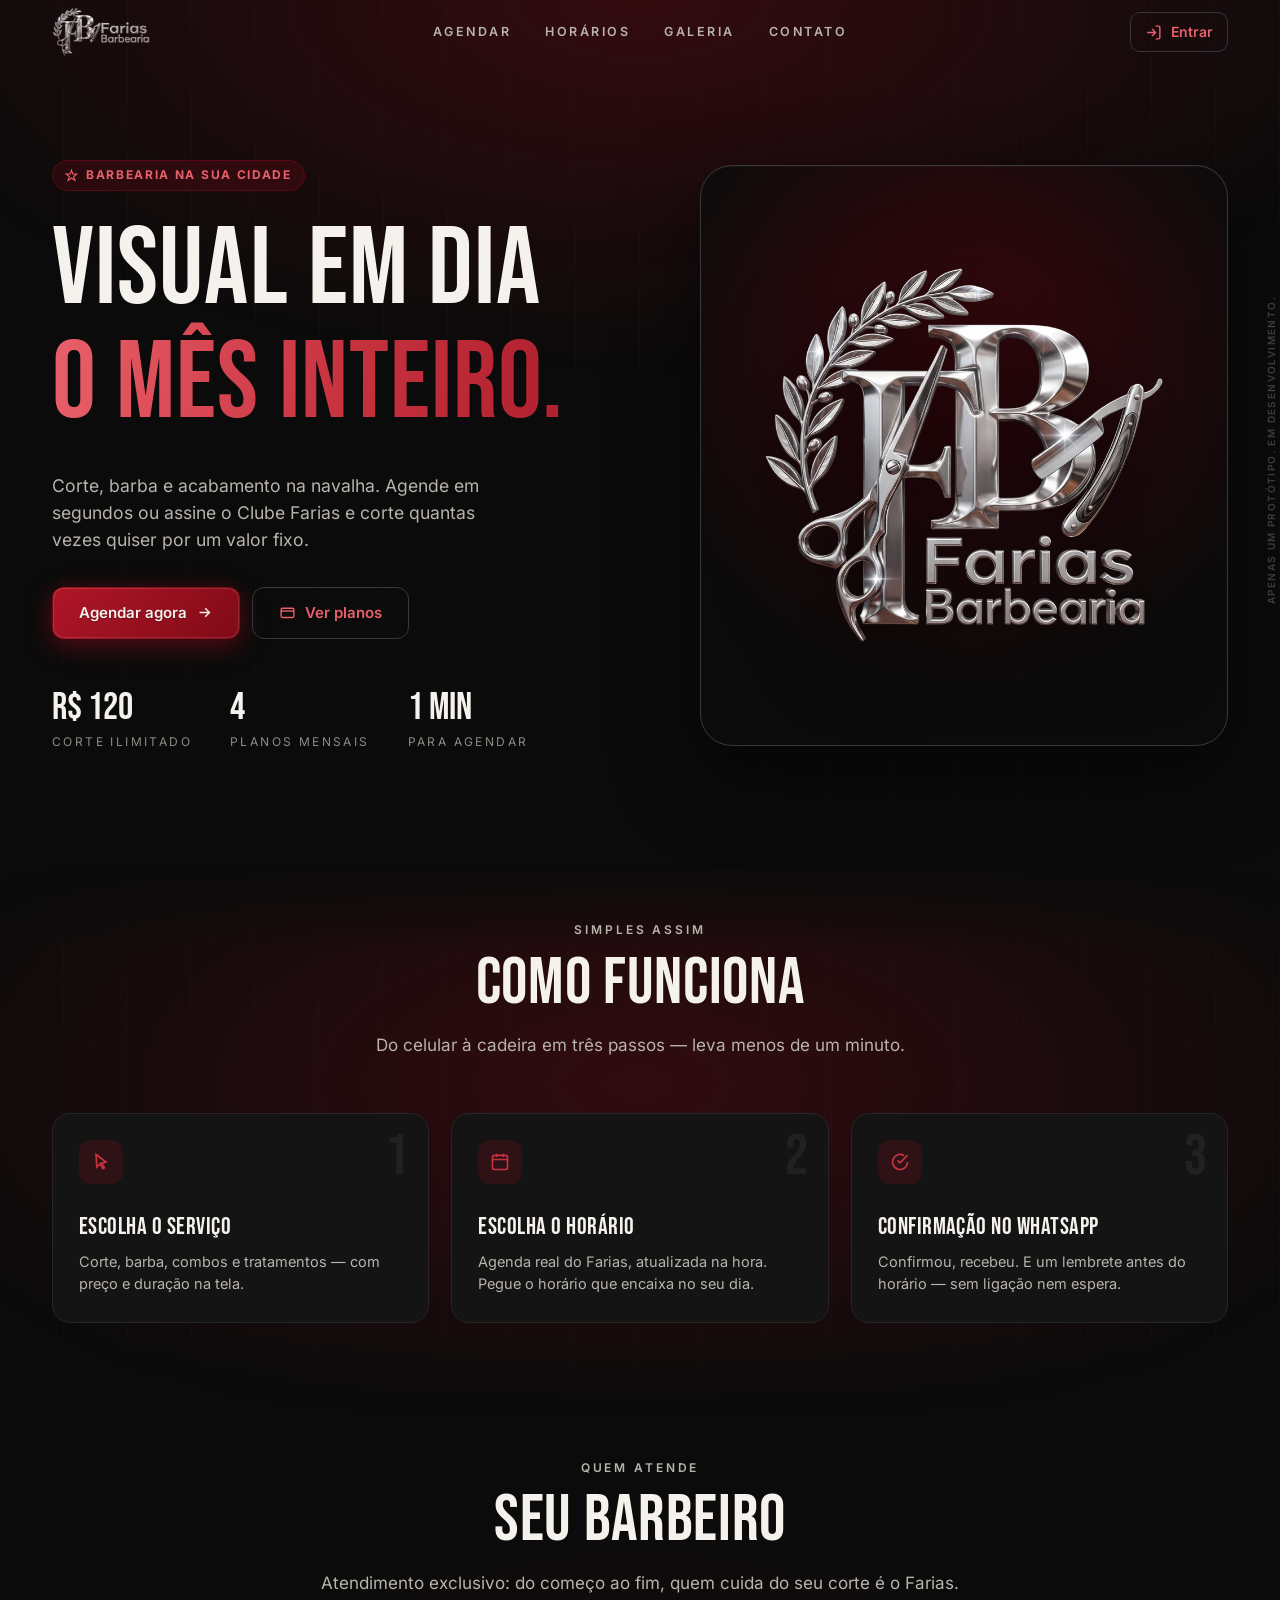
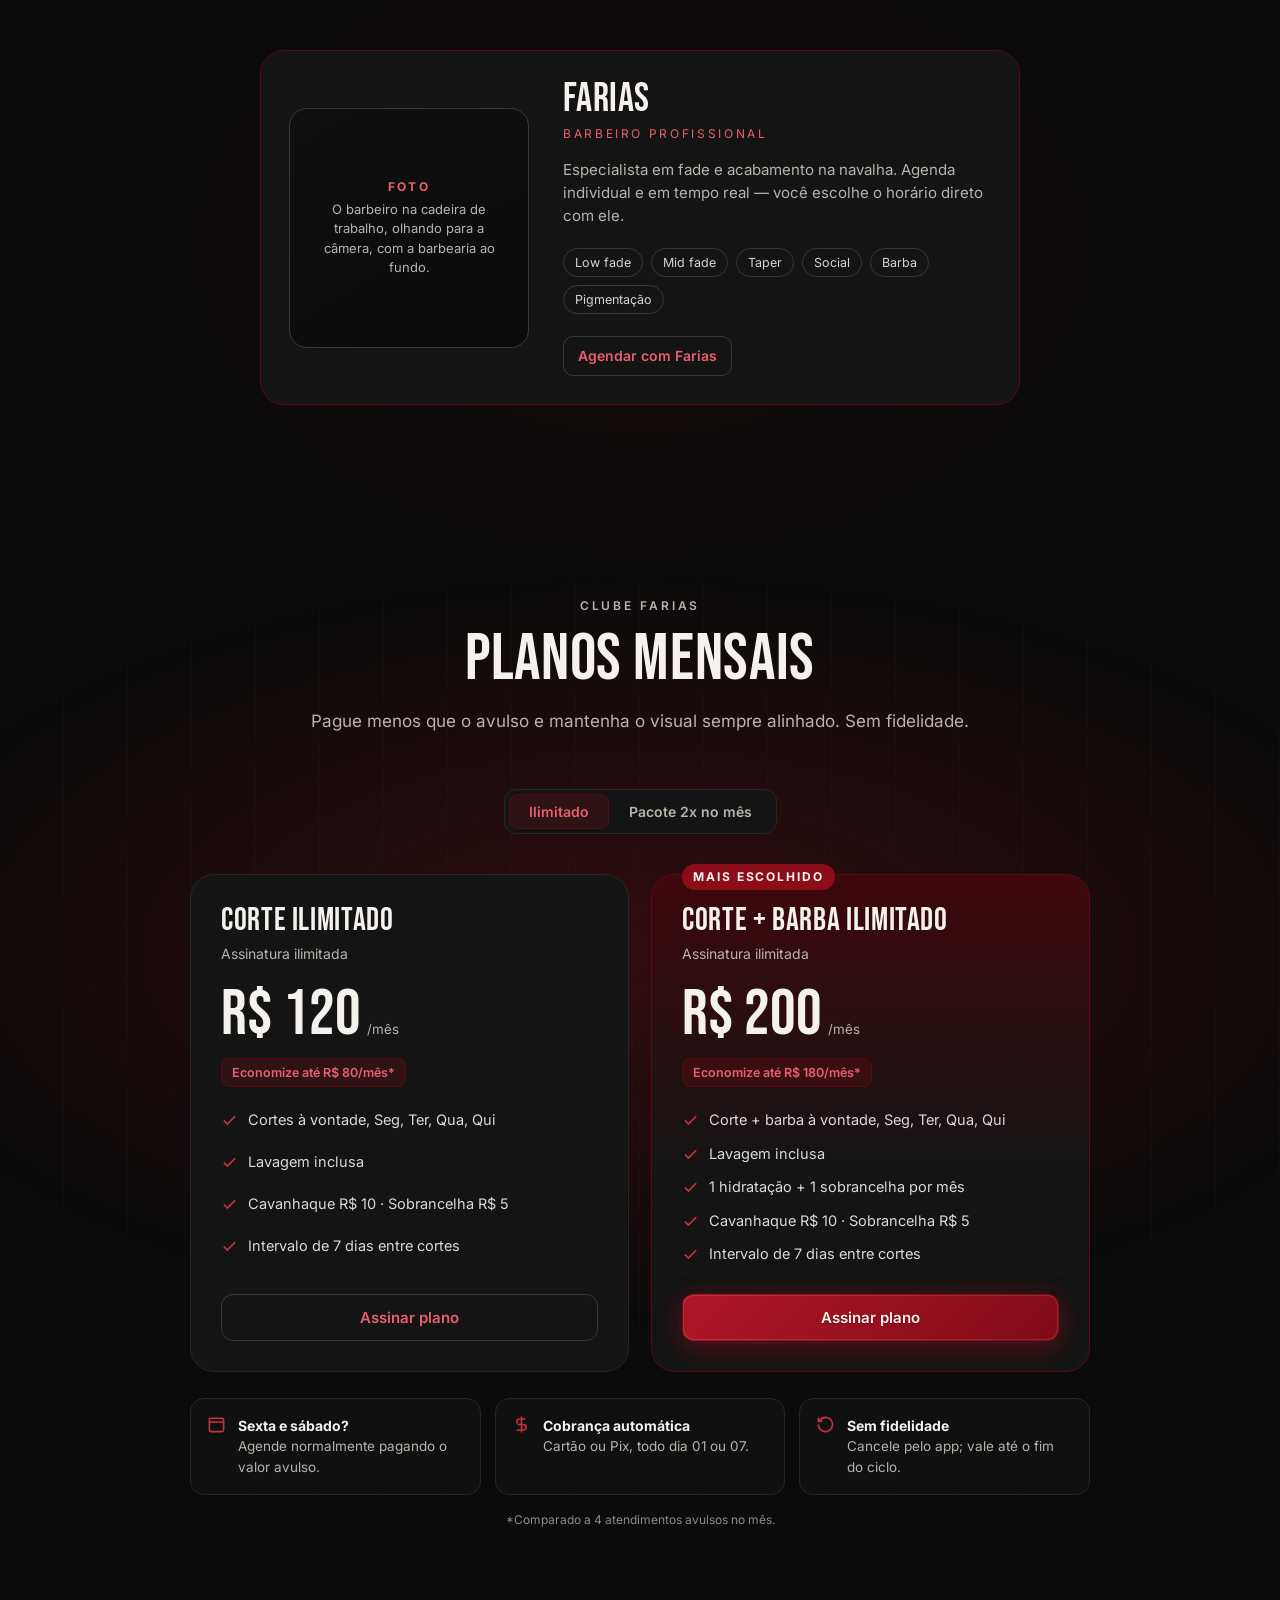
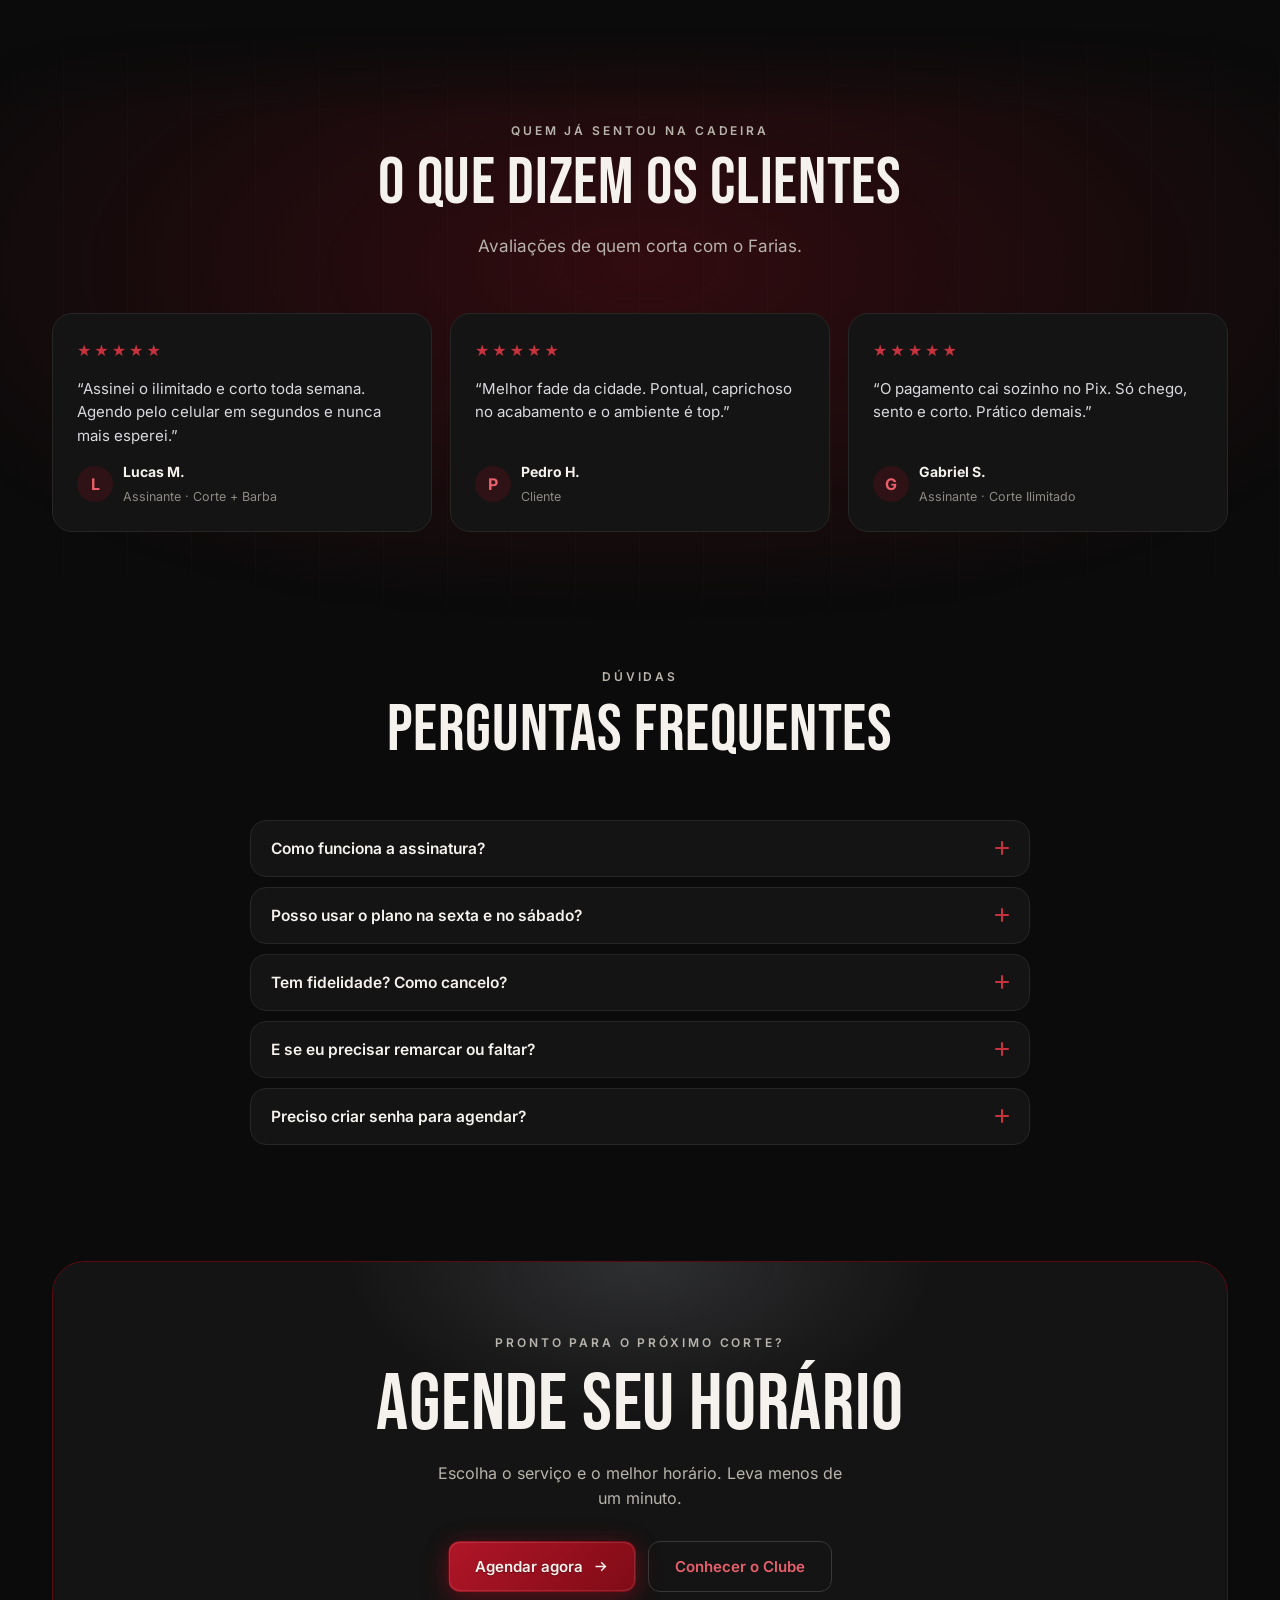
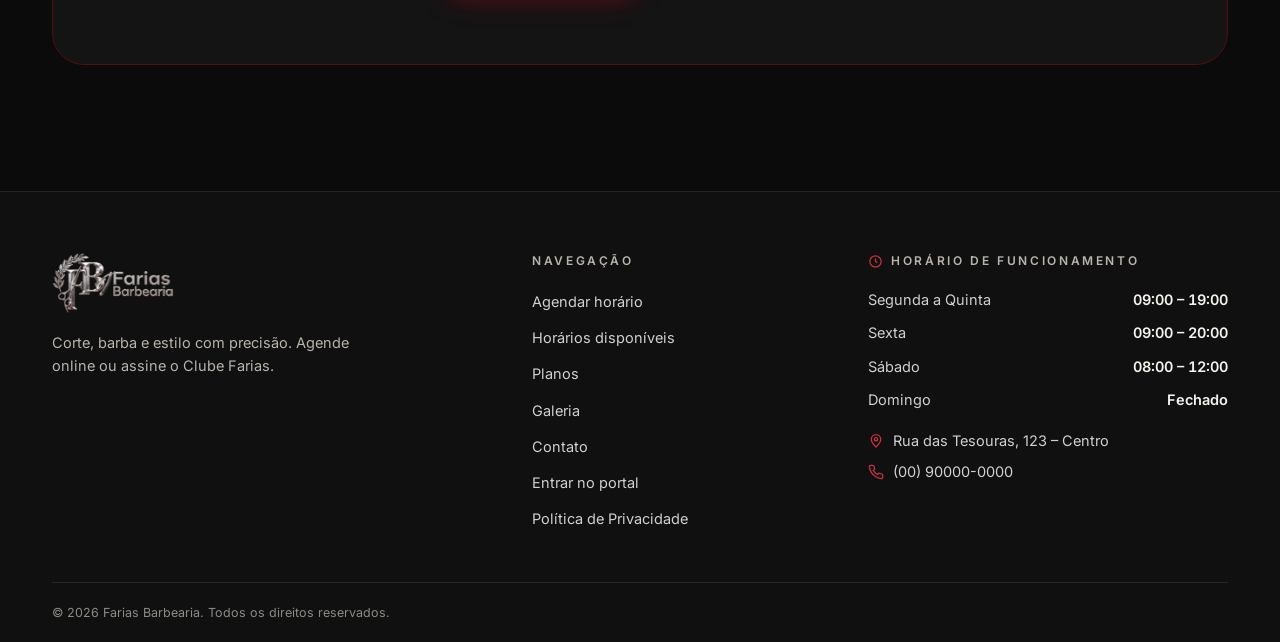
==== commit 9cd3cd55: "Site: brilho das seções mais claro, mantendo a transição suave Co-Authored-By: Claude Opus 5.5 <nore" ====
--- a/barber/index.html
+++ b/barber/index.html
@@ -3,7 +3,7 @@
 <head>
 <meta charset="utf-8">
 <meta name="viewport" content="width=device-width, initial-scale=1">
-<script src="guard.js?v=20261117b"></script>
+<script src="guard.js?v=20261117c"></script>
 <title>Farias Barbearia | Barbearia premium</title>
 <meta name="description" content="Farias Barbearia — corte, barba e assinatura mensal na sua cidade. Agende seu horário online.">
 <link rel="preload" href="fonts/bebas-neue.woff2" as="font" type="font/woff2" crossorigin>
@@ -24,7 +24,7 @@
 <script type="application/ld+json">{"@context": "https://schema.org", "@type": "BarberShop", "name": "Farias Barbearia", "url": "https://agendamento.farias.app.br/barber/", "telephone": "+55-00-90000-0000", "priceRange": "R$ 15 – R$ 200", "address": {"@type": "PostalAddress", "streetAddress": "Rua das Tesouras, 123", "addressLocality": "Centro", "addressRegion": "BR", "addressCountry": "BR"}, "openingHoursSpecification": [{"@type": "OpeningHoursSpecification", "dayOfWeek": ["Monday", "Tuesday", "Wednesday", "Thursday"], "opens": "09:00", "closes": "19:00"}, {"@type": "OpeningHoursSpecification", "dayOfWeek": "Friday", "opens": "09:00", "closes": "20:00"}, {"@type": "OpeningHoursSpecification", "dayOfWeek": "Saturday", "opens": "08:00", "closes": "12:00"}]}</script>
 <meta name="theme-color" content="#0b0b0b">
 <link rel="preload" href="logo.webp" as="image" type="image/webp">
-<link rel="stylesheet" href="site.css?v=20261117b">
+<link rel="stylesheet" href="site.css?v=20261117c">
 </head>
 <body>
 <a class="skip" href="#main">Pular para o conteúdo</a>
@@ -284,8 +284,8 @@
     <a href="agendar.html?cat=ass" class="btn btn-primary" style="margin-top:20px">Agendar primeiro corte</a><a href="assinante.html" class="btn btn-ghost" style="margin-top:10px">Ir para minha área</a>
   </div>
 </div>
-<script src="store.js?v=20261117b"></script>
-<script src="pay.js?v=20261117b"></script>
-<script src="site.js?v=20261117b"></script>
+<script src="store.js?v=20261117c"></script>
+<script src="pay.js?v=20261117c"></script>
+<script src="site.js?v=20261117c"></script>
 </body>
 </html>
--- a/barber/site.css
+++ b/barber/site.css
@@ -765,11 +765,11 @@
 .pgb:disabled{opacity:.3;cursor:default}
 #wnav{padding:14px 22px 0;margin:0}
 /* brilho das seções: esmaece nas bordas de cima e de baixo para não formar faixa entre uma seção e outra */
-.glow::before{background:radial-gradient(820px 360px at 50% 45%,rgba(139,13,26,.17),transparent 70%),repeating-linear-gradient(90deg,transparent 0 63px,rgba(245,242,237,.012) 63px 64px);
-  -webkit-mask-image:linear-gradient(to bottom,transparent 0,#000 160px,#000 calc(100% - 160px),transparent 100%);mask-image:linear-gradient(to bottom,transparent 0,#000 160px,#000 calc(100% - 160px),transparent 100%)}
+.glow::before{background:radial-gradient(1100px 520px at 50% 40%,rgba(139,13,26,.3),transparent 72%),repeating-linear-gradient(90deg,transparent 0 63px,rgba(245,242,237,.016) 63px 64px);
+  -webkit-mask-image:linear-gradient(to bottom,transparent 0,#000 90px,#000 calc(100% - 90px),transparent 100%);mask-image:linear-gradient(to bottom,transparent 0,#000 90px,#000 calc(100% - 90px),transparent 100%)}
 /* primeira seção da página: o brilho continua atrás do cabeçalho e só esmaece embaixo */
-main>.glow:first-child::before{background:radial-gradient(820px 380px at 50% 0,rgba(139,13,26,.22),transparent 70%),repeating-linear-gradient(90deg,transparent 0 63px,rgba(245,242,237,.012) 63px 64px);
-  -webkit-mask-image:linear-gradient(to bottom,#000 0,#000 calc(100% - 180px),transparent 100%);mask-image:linear-gradient(to bottom,#000 0,#000 calc(100% - 180px),transparent 100%)}
+main>.glow:first-child::before{background:radial-gradient(1100px 520px at 50% 0,rgba(139,13,26,.32),transparent 72%),repeating-linear-gradient(90deg,transparent 0 63px,rgba(245,242,237,.016) 63px 64px);
+  -webkit-mask-image:linear-gradient(to bottom,#000 0,#000 calc(100% - 120px),transparent 100%);mask-image:linear-gradient(to bottom,#000 0,#000 calc(100% - 120px),transparent 100%)}
 /* TEMPORÁRIO: marca d'água de protótipo (remover quando o site for para produção) */
 body::after{content:"Apenas um protótipo. Em desenvolvimento.";position:fixed;right:4px;top:50%;transform:translateY(-50%) rotate(180deg);writing-mode:vertical-rl;font:600 10px/1 Inter,system-ui,sans-serif;letter-spacing:.14em;text-transform:uppercase;color:rgba(245,242,237,.22);pointer-events:none;user-select:none;z-index:9999;white-space:nowrap}
 @media print{body::after{display:none}}
